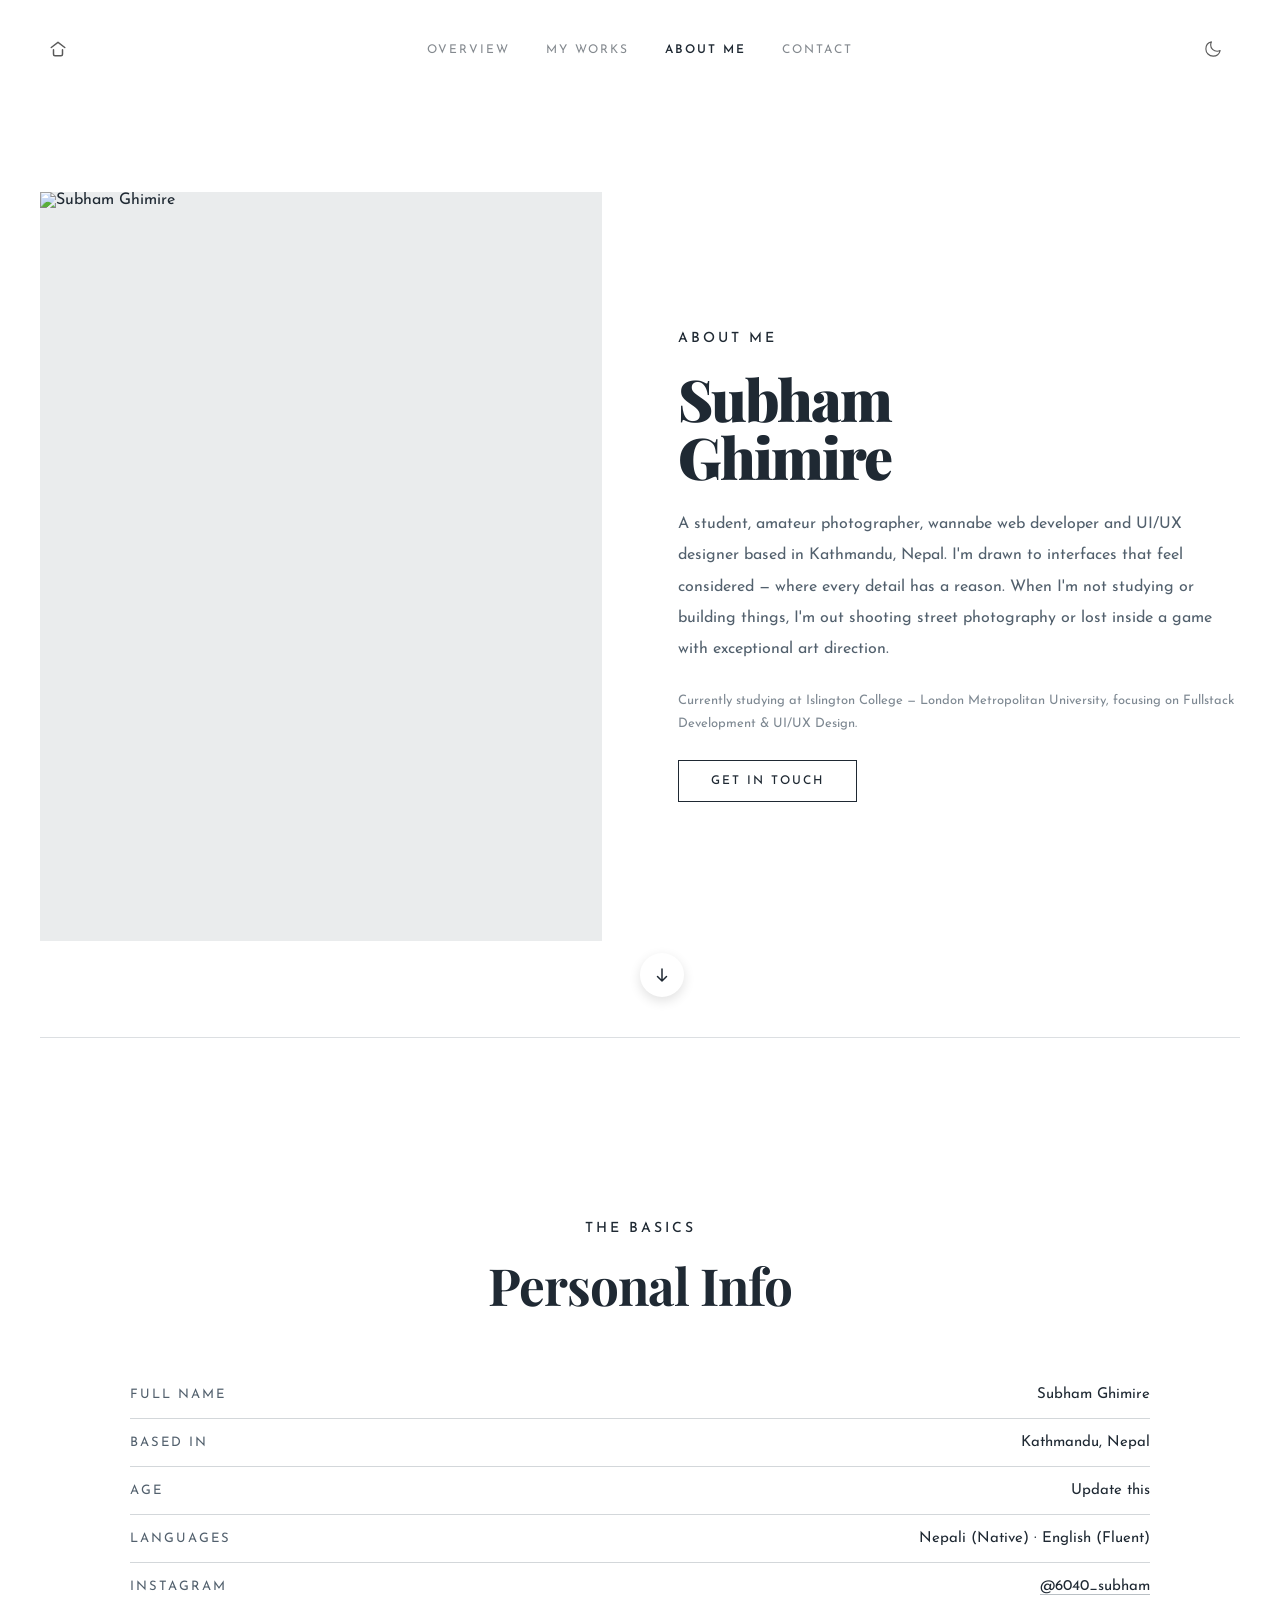
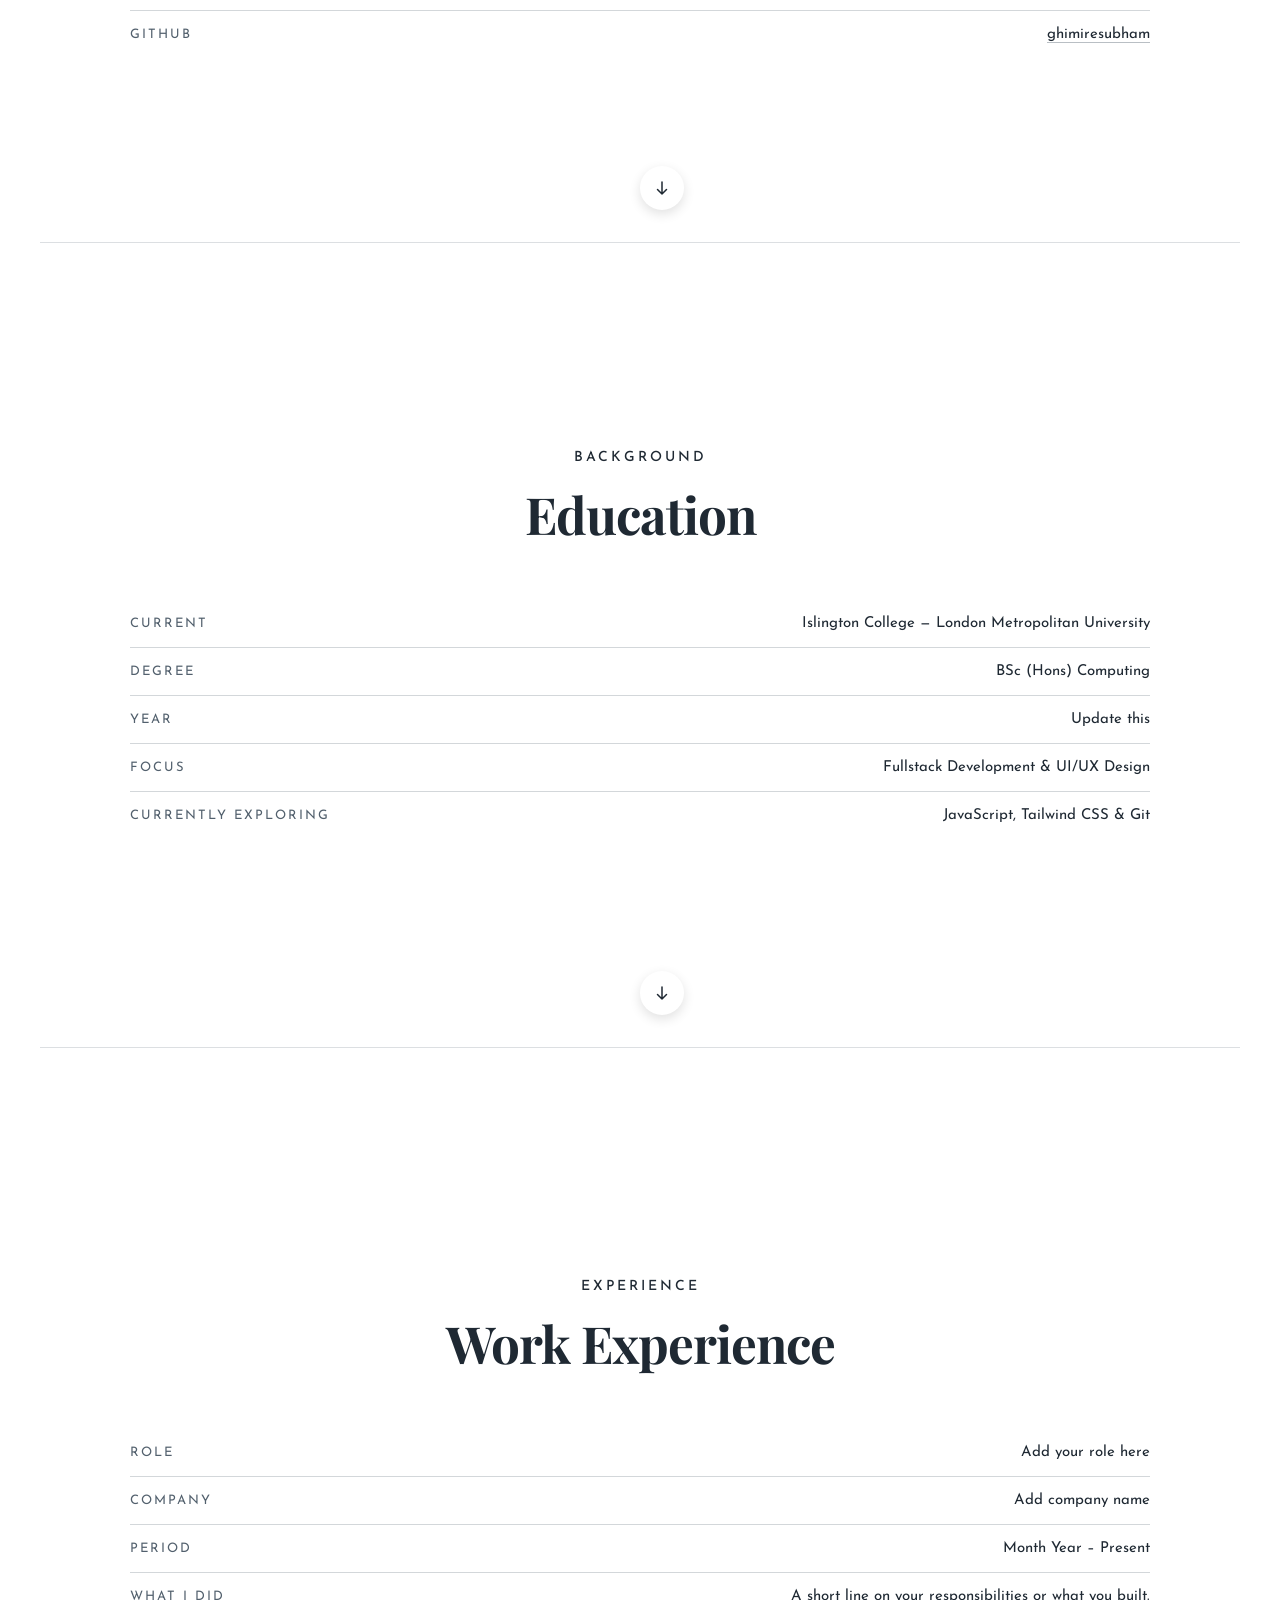
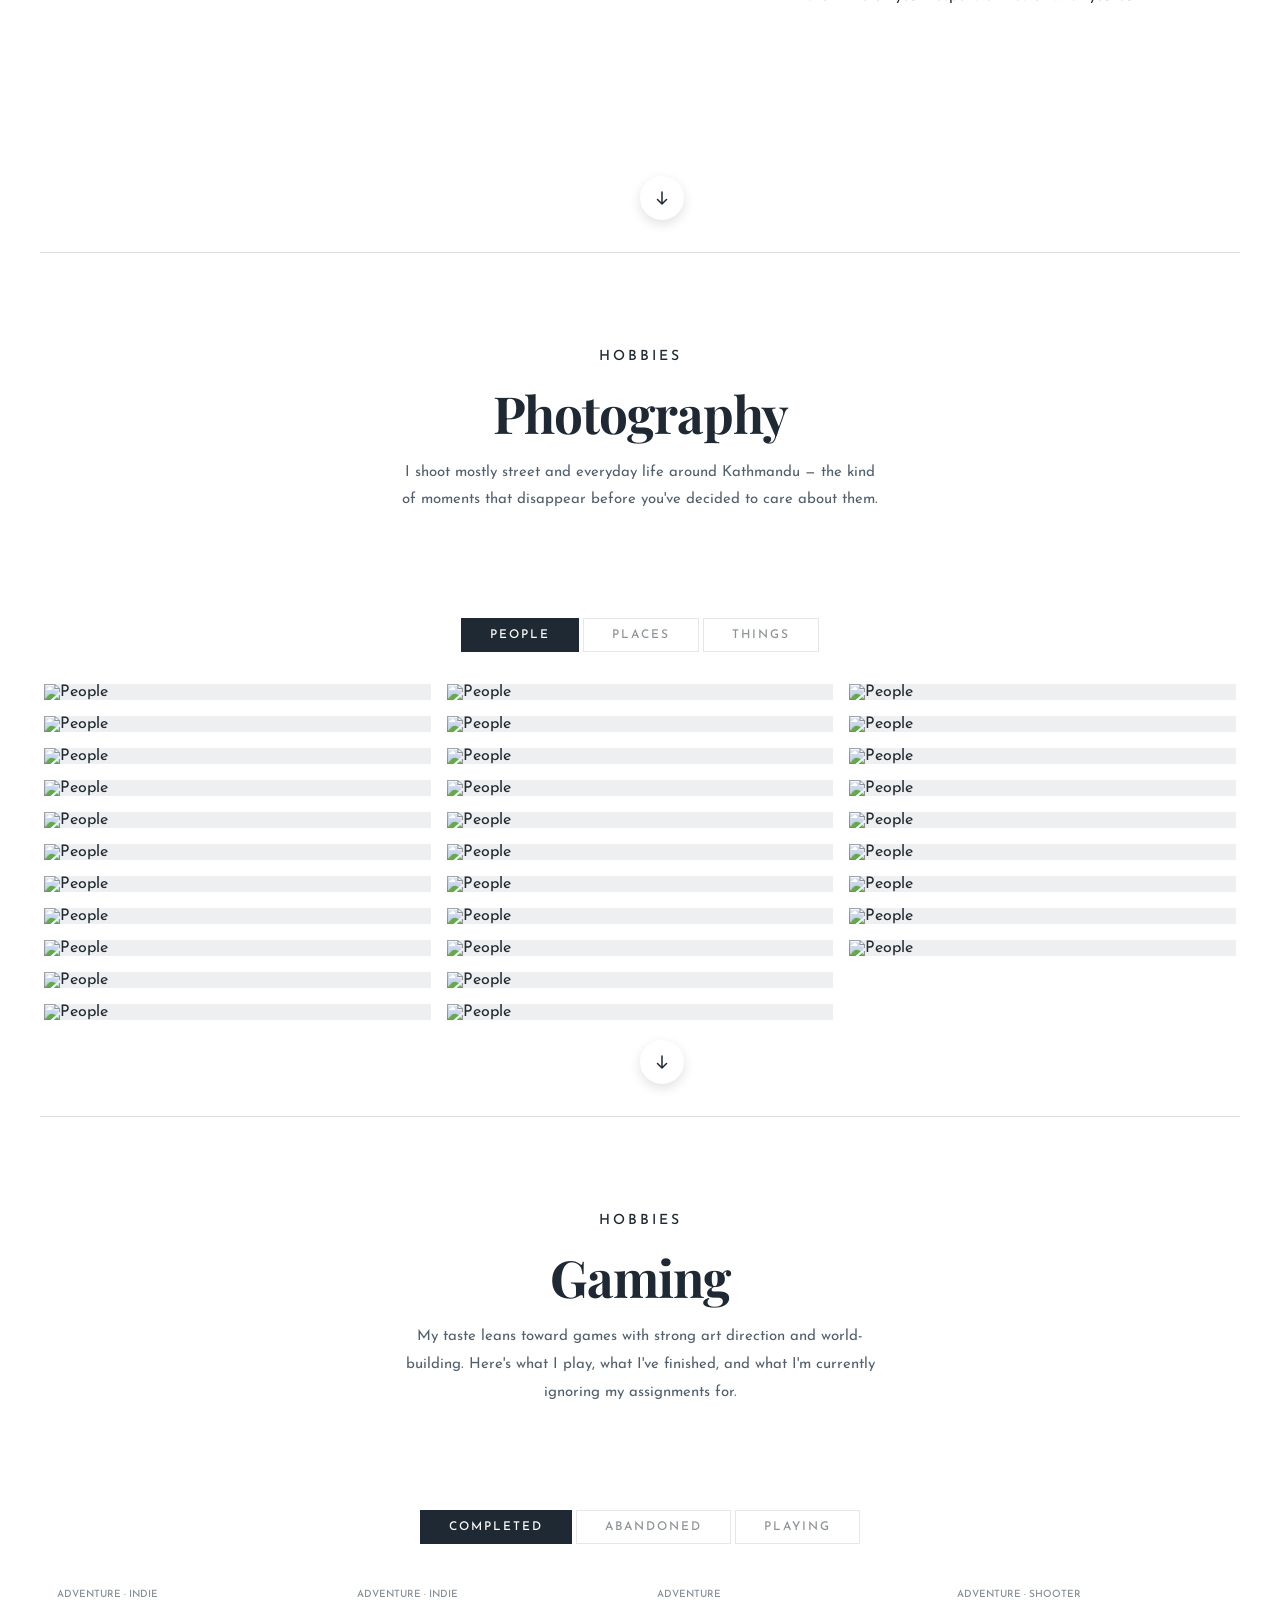
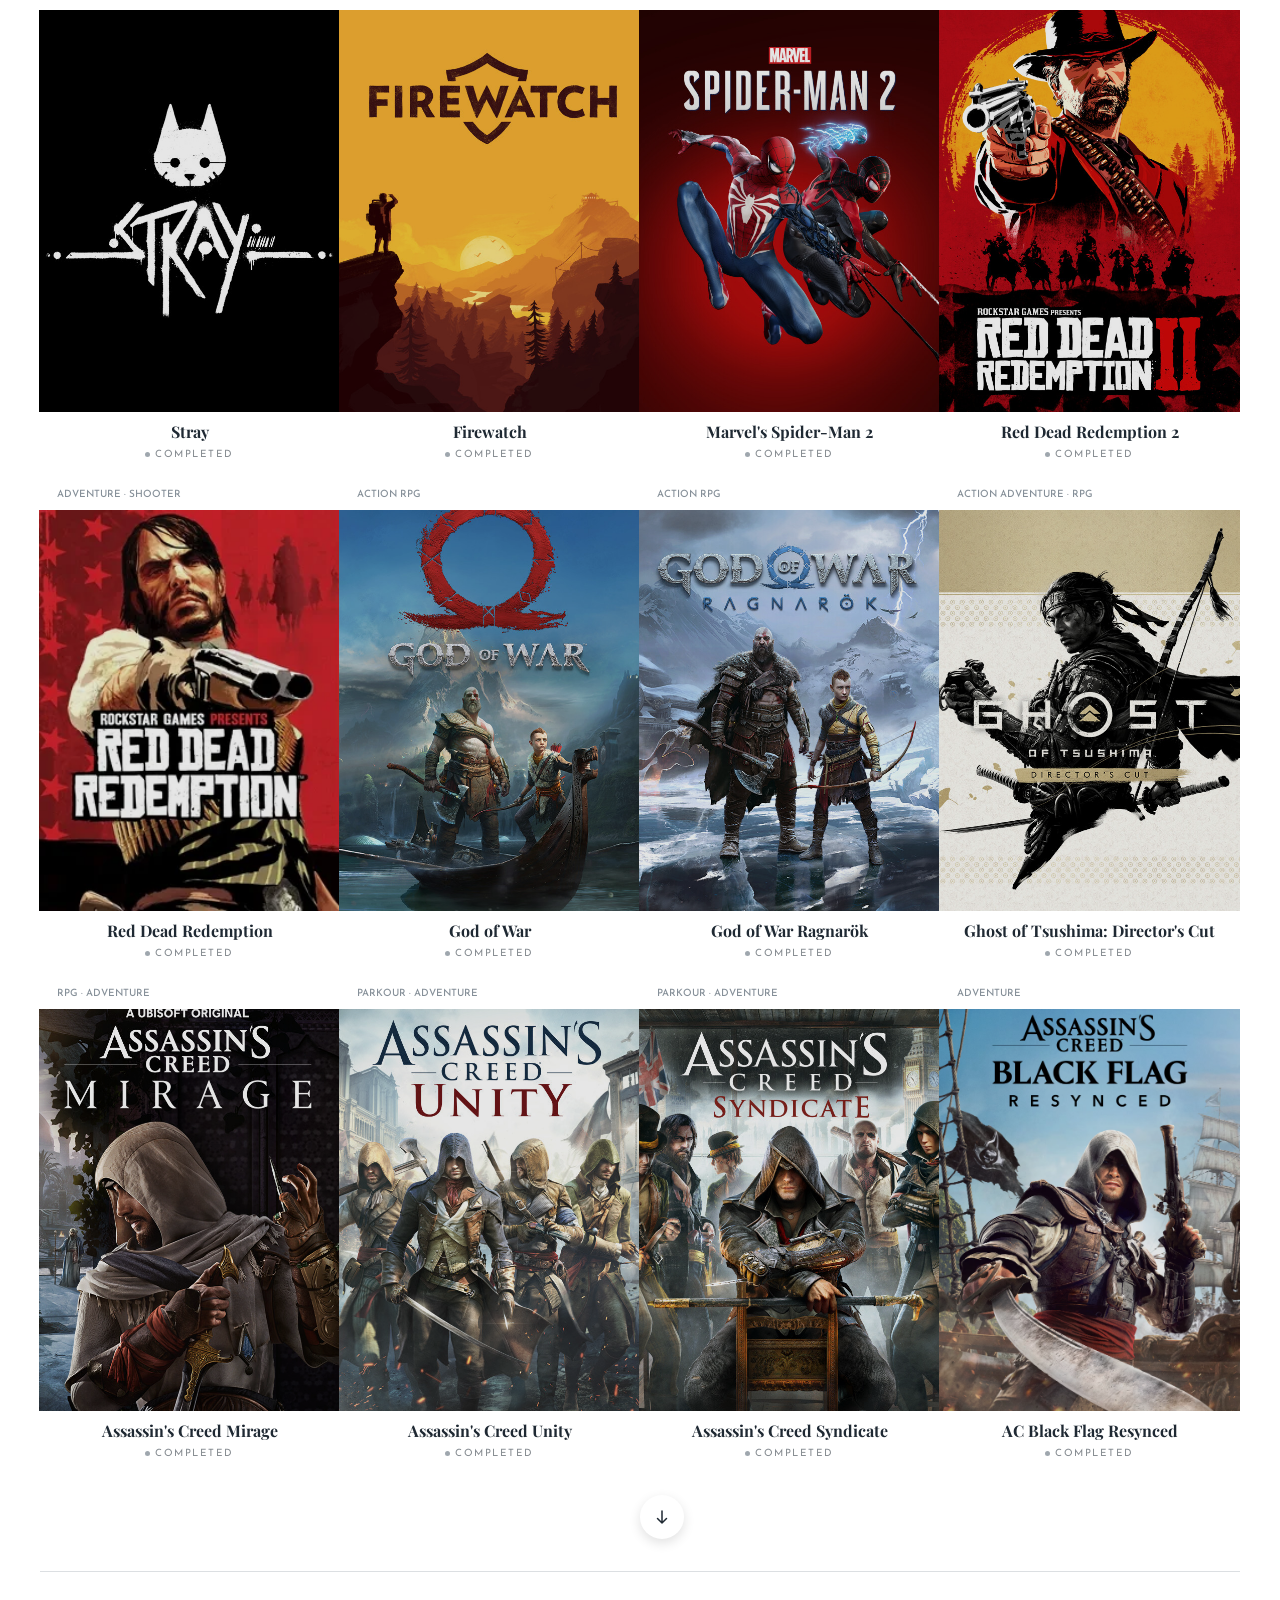
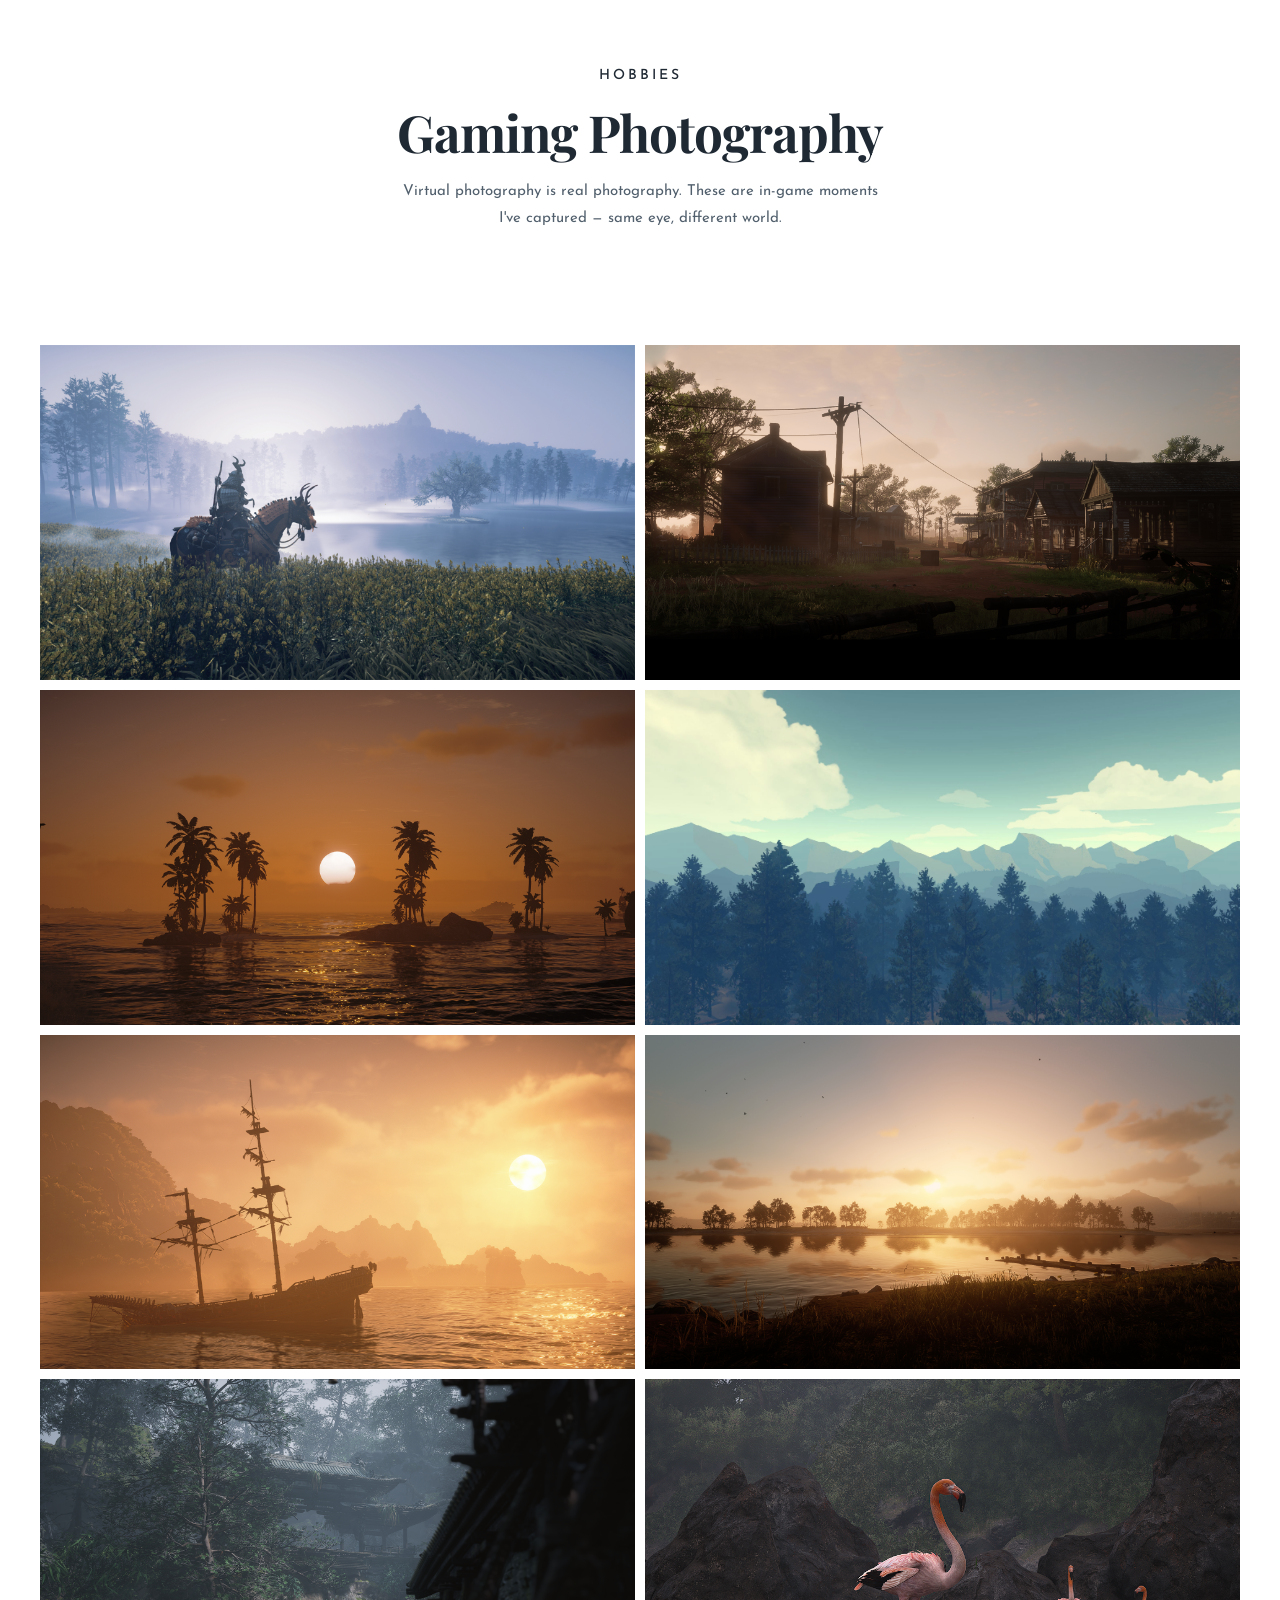
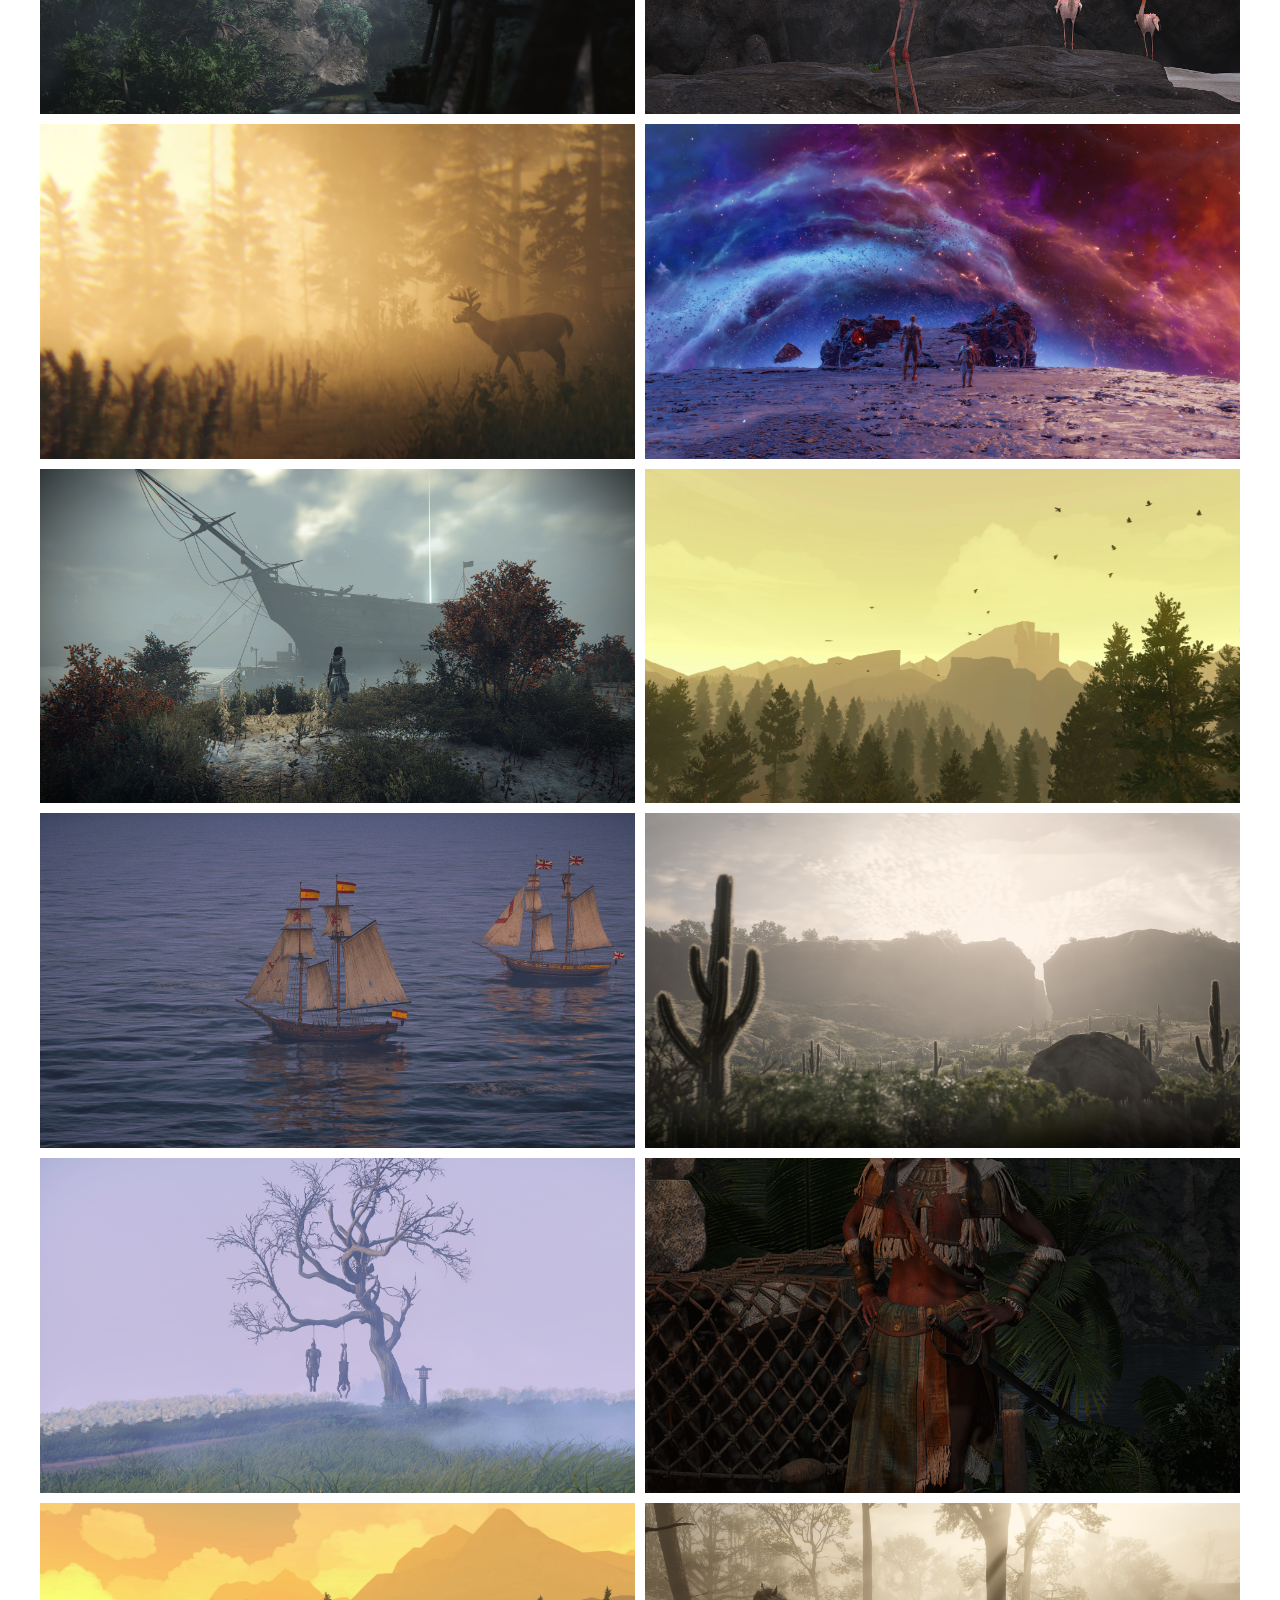
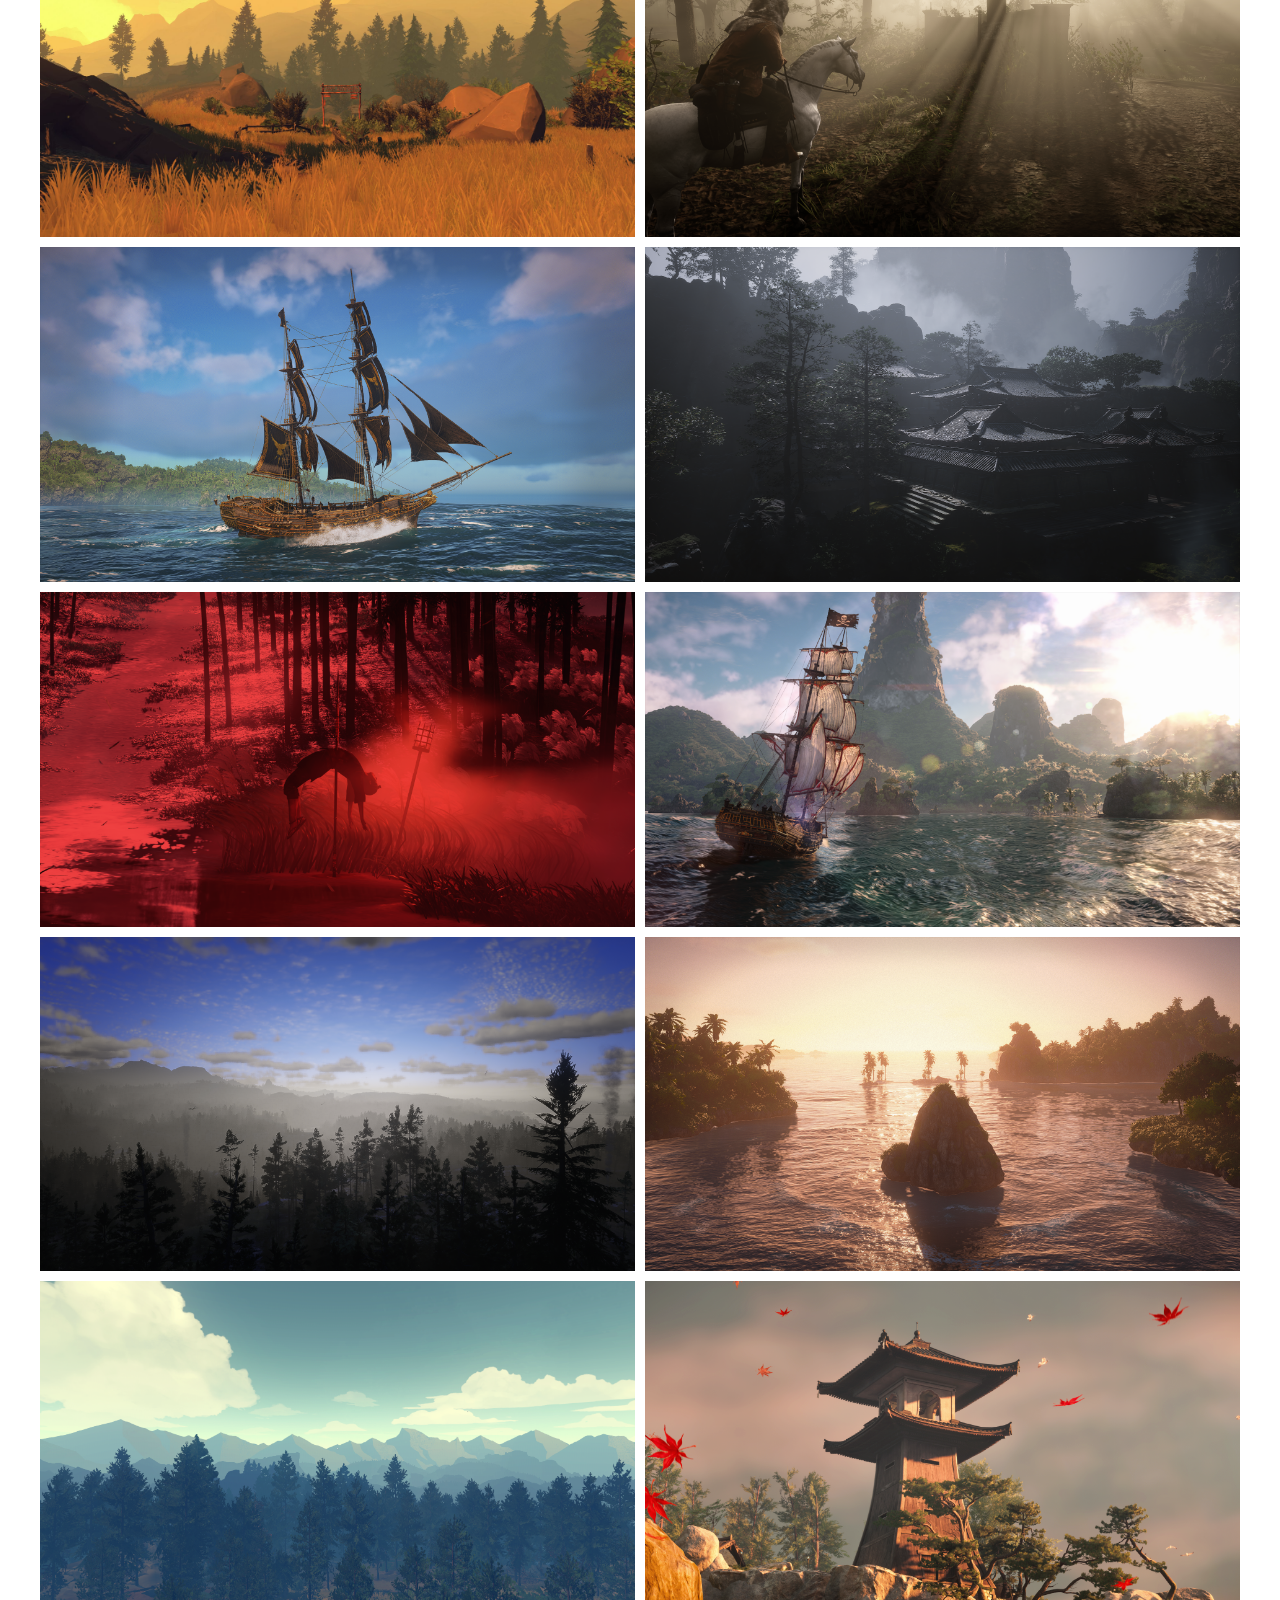
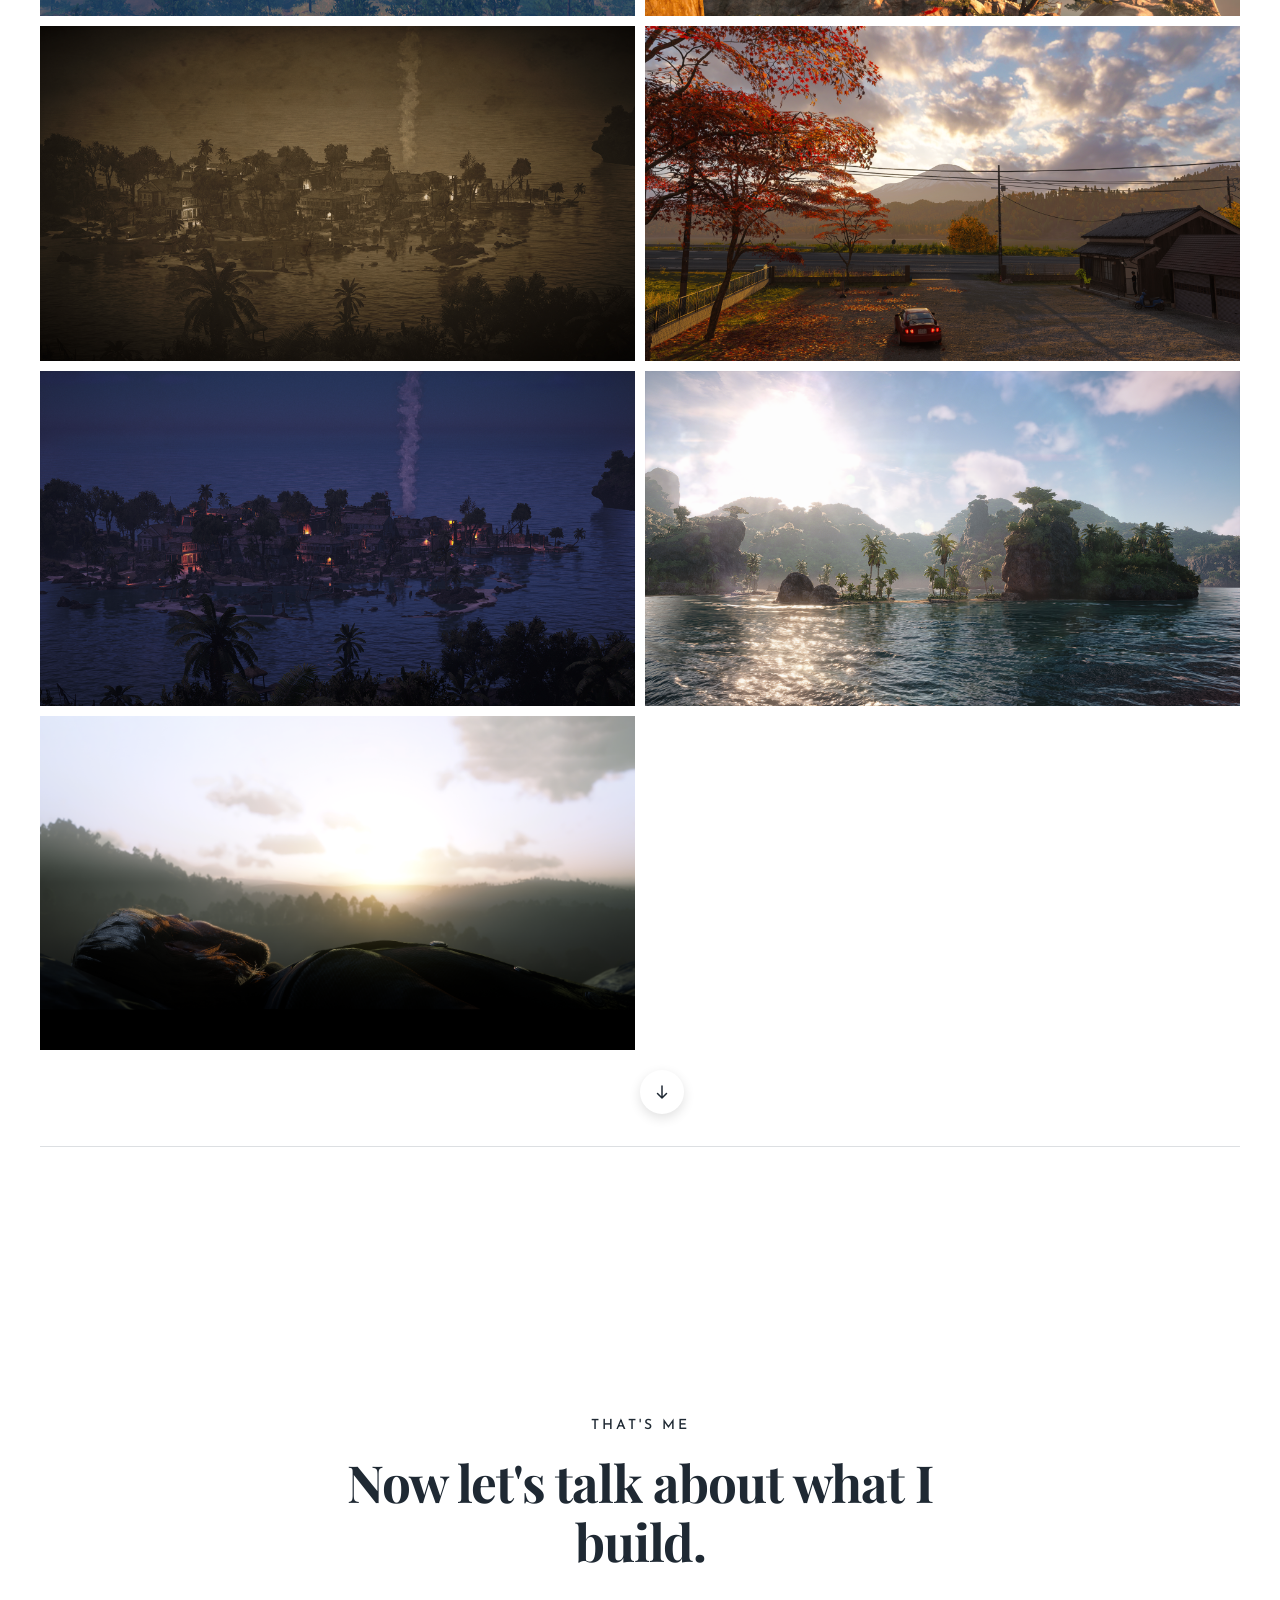
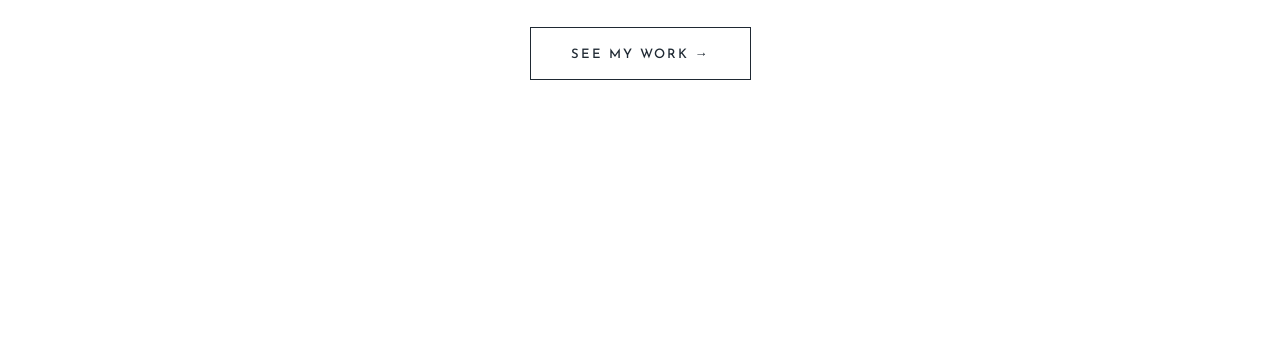
==== pages/about.html @ b3b01a06 "photography section updated" ====
<!DOCTYPE html>
<html lang="en">
<head>
    <meta charset="UTF-8">
    <meta name="viewport" content="width=device-width, initial-scale=1.0">
    <title>About Me | Subham Ghimire</title>

    <link rel="stylesheet" href="../css/style.css">
    <link rel="icon" type="image/png" href="../assets/icon.png" sizes="32x32">

    <style>
        .photoGrid {
            columns: 3;
            column-gap: 16px;
            width: 100%;
        }

        .photoGrid .photoItem {
            break-inside: avoid;
            margin-bottom: 16px;
            overflow: hidden;
            background: color-mix(in srgb, var(--color-muted) 10%, transparent);
        }

        .photoGrid .photoItem img {
            width: 100%;
            height: auto;
            display: block;
            transition: transform .5s ease, filter .5s ease;
            filter: grayscale(20%);
        }

        .photoGrid .photoItem:hover img {
            transform: scale(1.04);
            filter: grayscale(0%);
        }

        .photoPlaceholder {
            width: 100%;
            aspect-ratio: 4/3;
            background: color-mix(in srgb, var(--color-muted) 12%, transparent);
            display: flex;
            flex-direction: column;
            align-items: center;
            justify-content: center;
            gap: 10px;
            color: var(--color-muted);
            font-size: 11px;
            letter-spacing: 2px;
            text-transform: uppercase;
            transition: background .3s ease;
        }

        .photoPlaceholder:hover {
            background: color-mix(in srgb, var(--color-muted) 18%, transparent);
        }

        .photoPlaceholder svg { opacity: .35; }
        .photoPlaceholder span { opacity: .5; }

        .photoPlaceholder--tall { aspect-ratio: 3/4; }
        .photoPlaceholder--sq { aspect-ratio: 1/1; }

        @media (max-width: 768px) { .photoGrid { columns: 2; } }
        @media (max-width: 480px) { .photoGrid { columns: 1; } }

        .gameList {
            display: grid;
            grid-template-columns: repeat(auto-fill, minmax(min(300px, 100%), 1fr));
            gap: 0;
        }

        .gameItem {
            position: relative;
            overflow: hidden;
            display: flex;
            flex-direction: column;
            cursor: default;
            margin: -1px 0 0 -1px;
            transition: transform .3s ease, z-index 0s;
        }

        .gameItem:hover {
            transform: translateY(-3px) scale(1.01);
            z-index: 2;
            box-shadow: 0 12px 40px rgba(0,0,0,.18);
        }

        .gameItem__cover {
            width: 100%;
            aspect-ratio: 3/4;
            object-fit: cover;
            display: block;
            filter: saturate(85%) brightness(0.9);
            transition: filter .4s ease, transform .4s ease;
            -webkit-user-drag: none;
            -webkit-user-select: none;
            user-select: none;
            pointer-events: none;
        }

        .gameItem:hover .gameItem__cover {
            filter: saturate(105%) brightness(1);
            transform: scale(1.03);
        }

        .gameItem__meta {
            padding: 14px 18px 10px;
            background: var(--color-bg);
            display: flex;
            flex-direction: column;
            gap: 2px;
            order: -1;
        }

        .gameItem__foot {
            padding: 10px 18px 16px;
            background: var(--color-bg);
            display: flex;
            flex-direction: column;
            align-items: center;
            justify-content: space-between;
            gap: 8px;
        }

        .gameGenre {
            font-size: 10px;
            font-weight: 500;
            letter-spacing: 0px;
            text-transform: uppercase;
            color: var(--color-muted);
            opacity: .7;
        }

        .gameTitle {
            font-family: "Playfair Display", serif;
            font-size: 16px;
            font-weight: 700;
            line-height: 1.2;
            color: var(--color-text);
        }

        .gameStatus {
            display: inline-flex;
            align-items: center;
            gap: 5px;
            font-size: 10px;
            letter-spacing: 1.5px;
            text-transform: uppercase;
            color: var(--color-text);
            opacity: .55;
            white-space: nowrap;
        }

        .gameStatus::before {
            content: '';
            display: block;
            width: 5px;
            height: 5px;
            border-radius: 50%;
            background: currentColor;
            flex-shrink: 0;
        }

        .gameStatus--playing::before  { background: #4ade80; opacity: 1; }
        .gameStatus--played::before   { background: var(--color-muted); }
        .gameStatus--abandoned::before { background: #f87171; opacity: 1; }

        .gameShotGrid {
            display: grid;
            grid-template-columns: repeat(2, minmax(0, 1fr));
            gap: 10px;
            width: 100%;
        }

        .gameShotItem {
            position: relative;
            overflow: hidden;
            width: 100%;
            aspect-ratio: 16 / 9;
            cursor: zoom-in;
        }

        .gameShotItem img {
            width: 100%;
            height: 100%;
            object-fit: cover;
            display: block;
            transition: transform .6s ease, filter .6s ease;
            filter: saturate(90%);
            -webkit-user-drag: none;
            -webkit-user-select: none;
            user-select: none;
            pointer-events: none;
        }

        .gameShotItem:hover img {
            transform: scale(1.06);
            filter: saturate(110%);
        }

        .gameShotLabel {
            position: absolute;
            bottom: 0;
            left: 0;
            right: 0;
            padding: 32px 16px 12px;
            background: linear-gradient(to top, rgba(0,0,0,.65), transparent);
            color: #fff;
            font-size: 10px;
            letter-spacing: 2px;
            text-transform: uppercase;
            opacity: 0;
            transform: translateY(4px);
            transition: opacity .3s ease, transform .3s ease;
        }

        .gameShotItem:hover .gameShotLabel {
            opacity: 1;
            transform: translateY(0);
        }

        @media (max-width: 768px) {
            .gameShotGrid { grid-template-columns: 1fr; }
        }

        .hobbyDivider {
            height: 1px;
            background: color-mix(in srgb, var(--color-muted) 20%, transparent);
            margin: 0;
        }

        .addPhotoNote {
            margin-top: 24px;
            text-align: center;
            font-size: 12px;
            letter-spacing: 1.5px;
            text-transform: uppercase;
            color: var(--color-muted);
            opacity: .5;
        }

        .photoTabs {
            display: flex;
            justify-content: center;
            gap: 4px;
            margin: clamp(28px, 4vw, 48px) 0 32px;
        }

        .photoTab {
            padding: 10px 28px;
            border: 1px solid color-mix(in srgb, var(--color-muted) 30%, transparent);
            background: transparent;
            color: var(--color-text);
            font-family: inherit;
            font-size: 12px;
            font-weight: 500;
            letter-spacing: 2px;
            text-transform: uppercase;
            cursor: pointer;
            opacity: .5;
            transition: opacity .2s ease, background .2s ease, color .2s ease, border-color .2s ease;
        }

        .photoTab:hover { opacity: .85; }

        .photoTab.active {
            background: var(--color-text);
            color: var(--color-bg);
            border-color: var(--color-text);
            opacity: 1;
        }

        .lightbox {
            display: none;
            position: fixed;
            inset: 0;
            z-index: 9999;
            background: rgba(0, 0, 0, .92);
            align-items: center;
            justify-content: center;
            flex-direction: column;
            gap: 20px;
            padding: 24px;
            cursor: zoom-out;
        }

        .lightbox.open { display: flex; }

        .lightbox img {
            max-width: min(92vw, 1100px);
            max-height: 80vh;
            object-fit: contain;
            display: block;
            box-shadow: 0 32px 80px rgba(0,0,0,.6);
            -webkit-user-drag: none;
            -webkit-user-select: none;
            user-select: none;
            pointer-events: none;
        }

        .lightbox__placeholder {
            width: min(600px, 80vw);
            aspect-ratio: 4/3;
            background: rgba(255,255,255,.05);
            display: flex;
            flex-direction: column;
            align-items: center;
            justify-content: center;
            gap: 14px;
            color: rgba(255,255,255,.35);
        }

        .lightbox__placeholder svg { opacity: .4; }

        .lightbox__caption {
            font-size: 12px;
            letter-spacing: 2.5px;
            text-transform: uppercase;
            color: rgba(255, 255, 255, .55);
        }

        .lightbox__close {
            position: fixed;
            top: 24px;
            right: 28px;
            width: 40px;
            height: 40px;
            border: none;
            background: transparent;
            color: rgba(255,255,255,.6);
            cursor: pointer;
            display: flex;
            align-items: center;
            justify-content: center;
            transition: color .2s ease;
        }

        .lightbox__close:hover { color: #fff; }

        .photoItem { cursor: zoom-in; }

        @media (max-width: 768px) {
            #about-hero > div:first-of-type { grid-template-columns: 1fr; }
            #about-hero > div:first-of-type > div:first-child { aspect-ratio: 4/3; max-height: 340px; }
            #about-hero > div:first-of-type > div:last-child h1 { font-size: clamp(32px, 10vw, 48px) !important; }
        }

        body.dark-mode .gameStatus--playing::before { background: #4ade80; }

        .gameShotItem img,
        .photoItem img {
            -webkit-user-drag: none;
            -webkit-user-select: none;
            user-select: none;
            pointer-events: none;
        }

        .gameShotItem,
        .photoItem { pointer-events: auto; }

        .gameGroupHeader {
            grid-column: 1 / -1;
            padding: 20px 4px 12px;
            display: flex;
            align-items: center;
            gap: 16px;
            margin-top: 32px;
        }

        .gameGroupHeader__label {
            font-size: 11px;
            font-weight: 600;
            letter-spacing: 3px;
            text-transform: uppercase;
            color: var(--color-muted);
            white-space: nowrap;
        }

        .gameGroupHeader__line {
            flex: 1;
            height: 1px;
            background: color-mix(in srgb, var(--color-muted) 20%, transparent);
        }

        .gameGroupHeader__count {
            font-size: 11px;
            letter-spacing: 1px;
            color: var(--color-muted);
            opacity: .45;
            white-space: nowrap;
        }
    </style>
</head>

<body>

<script>if(sessionStorage.getItem('darkMode')==='on')document.body.classList.add('dark-mode');</script>

<header>
    <nav>
        <a href="../index.html" class="homeButton">
            <img src="../assets/home.svg" alt="Home" width="18" height="18">
        </a>
        <ul class="navLinks">
            <li><a href="../index.html#about">Overview</a></li>
            <li><a href="../index.html#work">My Works</a></li>
            <li><a href="about.html" class="active">About Me</a></li>
            <li><a href="contact.html">Contact</a></li>
        </ul>
        <button class="darkModeToggle" id="darkModeToggle" aria-label="Toggle dark mode">
            <img src="../assets/dark.svg" alt="Toggle dark mode" width="18" height="18" data-dark="../assets/dark.svg" data-light="../assets/light.svg">
        </button>
    </nav>
</header>

<main>

    <section id="about-hero" class="fullSection" style="padding:96px 0; justify-content:center;">
        <div style="display:grid; grid-template-columns:1fr 1fr; gap:clamp(40px, 6vw, 96px); align-items:center;">
            <div style="overflow:hidden; aspect-ratio:3/4; background:color-mix(in srgb, var(--color-muted) 12%, transparent);">
                <img src="../assets/People/LNS.webp" alt="Subham Ghimire" style="width:100%;height:100%;object-fit:cover;display:block;">
            </div>
            <div style="display:flex;flex-direction:column;gap:24px;">
                <p class="eyebrow" style="text-align:left;margin-bottom:0;">About Me</p>
                <h1 style="font-family:'Playfair Display', serif; font-size:clamp(36px, 4.5vw, 64px); font-weight:900; line-height:1.0; letter-spacing:-2px;">
                    Subham<br>Ghimire
                </h1>
                <p style="font-size:clamp(14px, 1.8vw, 16px); line-height:1.95; color:var(--color-muted);">
                    A student, amateur photographer, wannabe web developer and UI/UX designer based
                    in Kathmandu, Nepal. I'm drawn to interfaces that feel considered — where every
                    detail has a reason. When I'm not studying or building things, I'm out shooting
                    street photography or lost inside a game with exceptional art direction.
                </p>
                <p style="font-size:13px; line-height:1.8; color:var(--color-muted); opacity:.75;">
                    Currently studying at Islington College &mdash; London Metropolitan University,
                    focusing on Fullstack Development &amp; UI/UX Design.
                </p>
                <a href="contact.html" style="align-self:flex-start; padding:14px 32px; border:1px solid var(--color-accent); color:var(--color-text); text-decoration:none; font-size:12px; font-weight:500; letter-spacing:2px; text-transform:uppercase; transition:background .3s ease, color .3s ease;" class="ctaButton">
                    Get In Touch
                </a>
            </div>
        </div>
        <button class="scrollDown" data-target="#personal-info" aria-label="Scroll down" style="position:absolute; left:50%; bottom:40px;">
            <svg width="18" height="18" viewBox="0 0 24 24" fill="none" stroke="currentColor" stroke-width="2" stroke-linecap="round" stroke-linejoin="round"><path d="M12 4v16M6 14l6 6 6-6"/></svg>
        </button>
    </section>

    <div class="hobbyDivider"></div>

    <section id="personal-info" class="fullSection" style="padding:96px 0;">
        <div class="sectionIntro">
            <p class="eyebrow">The basics</p>
            <h2 class="serifHeading" style="font-size:clamp(30px, 4vw, 52px);">Personal Info</h2>
        </div>
        <div style="padding:0 90px;">
            <ul style="list-style:none;">
                <li class="factRow">
                    <span class="factLabel">Full name</span>
                    <span class="factValue">Subham Ghimire</span>
                </li>
                <li class="factRow">
                    <span class="factLabel">Based in</span>
                    <span class="factValue">Kathmandu, Nepal</span>
                </li>
                <li class="factRow">
                    <span class="factLabel">Age</span>
                    <span class="factValue">Update this</span>
                </li>
                <li class="factRow">
                    <span class="factLabel">Languages</span>
                    <span class="factValue">Nepali (Native) &middot; English (Fluent)</span>
                </li>
                <li class="factRow">
                    <span class="factLabel">Instagram</span>
                    <span class="factValue"><a href="https://instagram.com/6040_subham" target="_blank" rel="noopener" style="color:inherit; text-decoration:none; border-bottom:1px solid color-mix(in srgb, var(--color-muted) 40%, transparent); transition:border-color .2s ease;">@6040_subham</a></span>
                </li>
                <li class="factRow" style="border-bottom:none;">
                    <span class="factLabel">GitHub</span>
                    <span class="factValue"><a href="https://github.com/ghimiresubham" target="_blank" rel="noopener" style="color:inherit; text-decoration:none; border-bottom:1px solid color-mix(in srgb, var(--color-muted) 40%, transparent); transition:border-color .2s ease;">ghimiresubham</a></span>
                </li>
            </ul>
        </div>
        <button class="scrollDown" data-target="#education" aria-label="Scroll to Education" style="position:absolute; left:50%; bottom:32px;">
            <svg width="18" height="18" viewBox="0 0 24 24" fill="none" stroke="currentColor" stroke-width="2" stroke-linecap="round" stroke-linejoin="round"><path d="M12 4v16M6 14l6 6 6-6"/></svg>
        </button>
    </section>

    <div class="hobbyDivider"></div>

    <section id="education" class="fullSection" style="padding:96px 0;">
        <div class="sectionIntro">
            <p class="eyebrow">Background</p>
            <h2 class="serifHeading" style="font-size:clamp(30px, 4vw, 52px);">Education</h2>
        </div>
        <div style="padding:0 90px;">
            <ul style="list-style:none;">
                <li class="factRow">
                    <span class="factLabel">Current</span>
                    <span class="factValue">Islington College &mdash; London Metropolitan University</span>
                </li>
                <li class="factRow">
                    <span class="factLabel">Degree</span>
                    <span class="factValue">BSc (Hons) Computing</span>
                </li>
                <li class="factRow">
                    <span class="factLabel">Year</span>
                    <span class="factValue">Update this</span>
                </li>
                <li class="factRow">
                    <span class="factLabel">Focus</span>
                    <span class="factValue">Fullstack Development &amp; UI/UX Design</span>
                </li>
                <li class="factRow" style="border-bottom:none;">
                    <span class="factLabel">Currently exploring</span>
                    <span class="factValue">JavaScript, Tailwind CSS &amp; Git</span>
                </li>
            </ul>
        </div>
        <button class="scrollDown" data-target="#experience" aria-label="Scroll to Experience" style="position:absolute; left:50%; bottom:32px;">
            <svg width="18" height="18" viewBox="0 0 24 24" fill="none" stroke="currentColor" stroke-width="2" stroke-linecap="round" stroke-linejoin="round"><path d="M12 4v16M6 14l6 6 6-6"/></svg>
        </button>
    </section>

    <div class="hobbyDivider"></div>

    <section id="experience" class="fullSection" style="padding:96px 0;">
        <div class="sectionIntro">
            <p class="eyebrow">Experience</p>
            <h2 class="serifHeading" style="font-size:clamp(30px, 4vw, 52px);">Work Experience</h2>
        </div>
        <div style="padding:0 90px;">
            <ul style="list-style:none;">
                <li class="factRow">
                    <span class="factLabel">Role</span>
                    <span class="factValue">Add your role here</span>
                </li>
                <li class="factRow">
                    <span class="factLabel">Company</span>
                    <span class="factValue">Add company name</span>
                </li>
                <li class="factRow">
                    <span class="factLabel">Period</span>
                    <span class="factValue">Month Year &ndash; Present</span>
                </li>
                <li class="factRow" style="border-bottom:none;">
                    <span class="factLabel">What I did</span>
                    <span class="factValue">A short line on your responsibilities or what you built.</span>
                </li>
            </ul>
        </div>
        <button class="scrollDown" data-target="#photography" aria-label="Scroll to Photography" style="position:absolute; left:50%; bottom:32px;">
            <svg width="18" height="18" viewBox="0 0 24 24" fill="none" stroke="currentColor" stroke-width="2" stroke-linecap="round" stroke-linejoin="round"><path d="M12 4v16M6 14l6 6 6-6"/></svg>
        </button>
    </section>

    <div class="hobbyDivider"></div>

    <section id="photography" class="fullSection" style="padding:96px 0;">
        <div class="sectionIntro">
            <p class="eyebrow">Hobbies</p>
            <h2 class="serifHeading" style="font-size:clamp(30px, 4vw, 52px);">Photography</h2>
            <p style="max-width:480px; margin:16px auto 0; font-size:15px; line-height:1.85; color:var(--color-muted);">
                I shoot mostly street and everyday life around Kathmandu — the kind of
                moments that disappear before you've decided to care about them.
            </p>
        </div>

        <div class="photoTabs">
            <button class="photoTab active" data-tab="people">People</button>
            <button class="photoTab" data-tab="places">Places</button>
            <button class="photoTab" data-tab="things">Things</button>
        </div>

        <div class="photoGrid photoTabPanel active" data-panel="people" style="padding:0 4px;">
            <div class="photoItem" data-caption="People — 1"><img src="../assets/People/1777825318798__01.webp" alt="People"></div>
            <div class="photoItem" data-caption="People — 2"><img src="../assets/People/20230819_060509856_iOS.webp" alt="People"></div>
            <div class="photoItem" data-caption="People — 3"><img src="../assets/People/20250122_005640237_iOS.webp" alt="People"></div>
            <div class="photoItem" data-caption="People — 4"><img src="../assets/People/20250122_005652511_iOS.webp" alt="People"></div>
            <div class="photoItem" data-caption="People — 5"><img src="../assets/People/20250122_005711992_iOS.webp" alt="People"></div>
            <div class="photoItem" data-caption="People — 6"><img src="../assets/People/20250124_105547698_iOS.webp" alt="People"></div>
            <div class="photoItem" data-caption="People — 7"><img src="../assets/People/53cf246a-d26c-4853-a716-0e6cfd873a83.webp" alt="People"></div>
            <div class="photoItem" data-caption="People — 8"><img src="../assets/People/IMG_3458.webp" alt="People"></div>
            <div class="photoItem" data-caption="People — 9"><img src="../assets/People/IMG_4781.webp" alt="People"></div>
            <div class="photoItem" data-caption="People — 10"><img src="../assets/People/IMG_4892.webp" alt="People"></div>
            <div class="photoItem" data-caption="People — 11"><img src="../assets/People/IMG_4912.webp" alt="People"></div>
            <div class="photoItem" data-caption="People — 12"><img src="../assets/People/IMG_5022_2 copy.webp" alt="People"></div>
            <div class="photoItem" data-caption="People — 13"><img src="../assets/People/IMG_5022_2.webp" alt="People"></div>
            <div class="photoItem" data-caption="People — 14"><img src="../assets/People/IMG_5023.webp" alt="People"></div>
            <div class="photoItem" data-caption="People — 15"><img src="../assets/People/IMG_5039.webp" alt="People"></div>
            <div class="photoItem" data-caption="People — 16"><img src="../assets/People/IMG_5335.webp" alt="People"></div>
            <div class="photoItem" data-caption="People — 17"><img src="../assets/People/IMG_5347.webp" alt="People"></div>
            <div class="photoItem" data-caption="People — 18"><img src="../assets/People/IMG_5433.webp" alt="People"></div>
            <div class="photoItem" data-caption="People — 19"><img src="../assets/People/IMG_5448.webp" alt="People"></div>
            <div class="photoItem" data-caption="People — 20"><img src="../assets/People/IMG_5458.webp" alt="People"></div>
            <div class="photoItem" data-caption="People — 21"><img src="../assets/People/IMG_5503.webp" alt="People"></div>
            <div class="photoItem" data-caption="People — 22"><img src="../assets/People/IMG_5509.webp" alt="People"></div>
            <div class="photoItem" data-caption="People — 23"><img src="../assets/People/IMG_5524.webp" alt="People"></div>
            <div class="photoItem" data-caption="People — 24"><img src="../assets/People/IMG_5568.webp" alt="People"></div>
            <div class="photoItem" data-caption="People — 25"><img src="../assets/People/IMG_5581.webp" alt="People"></div>
            <div class="photoItem" data-caption="People — 26"><img src="../assets/People/IMG_5592.webp" alt="People"></div>
            <div class="photoItem" data-caption="People — 27"><img src="../assets/People/IMG_5612.webp" alt="People"></div>
            <div class="photoItem" data-caption="People — 28"><img src="../assets/People/IMG_5731.webp" alt="People"></div>
            <div class="photoItem" data-caption="People — 29"><img src="../assets/People/IMG_5754.webp" alt="People"></div>
            <div class="photoItem" data-caption="People — 30"><img src="../assets/People/IMG_5761.webp" alt="People"></div>
            <div class="photoItem" data-caption="People — 31"><img src="../assets/People/LNS.webp" alt="People"></div>
        </div>

        <div class="photoGrid photoTabPanel" data-panel="places" style="padding:0 4px; display:none;">
            <div class="photoItem" data-caption="Places — 1"><img src="../assets/Places/1748750886334__01-01.webp" alt="Places"></div>
            <div class="photoItem" data-caption="Places — 2"><img src="../assets/Places/20250121_043836187_iOS.webp" alt="Places"></div>
            <div class="photoItem" data-caption="Places — 3"><img src="../assets/Places/IMdG_4907.webp" alt="Places"></div>
            <div class="photoItem" data-caption="Places — 4"><img src="../assets/Places/IMG-20250125-WA0000.webp" alt="Places"></div>
            <div class="photoItem" data-caption="Places — 5"><img src="../assets/Places/IMG_20231117_171842.webp" alt="Places"></div>
            <div class="photoItem" data-caption="Places — 6"><img src="../assets/Places/IMG_20231119_171945.webp" alt="Places"></div>
            <div class="photoItem" data-caption="Places — 7"><img src="../assets/Places/IMG_20231120_084528.webp" alt="Places"></div>
            <div class="photoItem" data-caption="Places — 8"><img src="../assets/Places/IMG_20231120_144450__01.webp" alt="Places"></div>
            <div class="photoItem" data-caption="Places — 9"><img src="../assets/Places/IMG_20250517_063320.webp" alt="Places"></div>
            <div class="photoItem" data-caption="Places — 10"><img src="../assets/Places/IMG_20251024_103837-01.webp" alt="Places"></div>
            <div class="photoItem" data-caption="Places — 11"><img src="../assets/Places/IMG_4152__01__01.webp" alt="Places"></div>
            <div class="photoItem" data-caption="Places — 12"><img src="../assets/Places/IMG_4336.webp" alt="Places"></div>
            <div class="photoItem" data-caption="Places — 13"><img src="../assets/Places/IMG_4349.webp" alt="Places"></div>
            <div class="photoItem" data-caption="Places — 14"><img src="../assets/Places/IMG_4355.webp" alt="Places"></div>
            <div class="photoItem" data-caption="Places — 15"><img src="../assets/Places/IMG_4357.webp" alt="Places"></div>
            <div class="photoItem" data-caption="Places — 16"><img src="../assets/Places/IMG_4765-01.webp" alt="Places"></div>
            <div class="photoItem" data-caption="Places — 17"><img src="../assets/Places/IMG_4965.webp" alt="Places"></div>
            <div class="photoItem" data-caption="Places — 18"><img src="../assets/Places/IMG_5027.webp" alt="Places"></div>
            <div class="photoItem" data-caption="Places — 19"><img src="../assets/Places/IMG_5134.webp" alt="Places"></div>
        </div>

        <div class="photoGrid photoTabPanel" data-panel="things" style="padding:0 4px; display:none;">
            <div class="photoItem" data-caption="Things — 1"><img src="../assets/Things/IMG_3437.webp" alt="Things"></div>
            <div class="photoItem" data-caption="Things — 2"><img src="../assets/Things/20250121_154924446_iOS.webp" alt="Things"></div>
            <div class="photoItem" data-caption="Things — 3"><img src="../assets/Things/IMG_4193.webp" alt="Things"></div>
            <div class="photoItem" data-caption="Things — 4"><img src="../assets/Things/IMG_20260330_113328-01-01.webp" alt="Things"></div>
            <div class="photoItem" data-caption="Things — 5"><img src="../assets/Things/20230906_050337934_iOS.webp" alt="Things"></div>
            <div class="photoItem" data-caption="Things — 6"><img src="../assets/Things/IMG_4322.webp" alt="Things"></div>
            <div class="photoItem" data-caption="Things — 7"><img src="../assets/Things/IMG_3554.webp" alt="Things"></div>
            <div class="photoItem" data-caption="Things — 8"><img src="../assets/Things/20230907_125530091_iOS.webp" alt="Things"></div>
            <div class="photoItem" data-caption="Things — 9"><img src="../assets/Things/IMG_4208.webp" alt="Things"></div>
            <div class="photoItem" data-caption="Things — 10"><img src="../assets/Things/IMG_4315__01.webp" alt="Things"></div>
            <div class="photoItem" data-caption="Things — 11"><img src="../assets/Things/IMG_4274.webp" alt="Things"></div>
            <div class="photoItem" data-caption="Things — 12"><img src="../assets/Things/IMG_4332.webp" alt="Things"></div>
        </div>

        <button class="scrollDown" data-target="#gaming" aria-label="Scroll to Gaming" style="position:absolute; left:50%; bottom:32px;">
            <svg width="18" height="18" viewBox="0 0 24 24" fill="none" stroke="currentColor" stroke-width="2" stroke-linecap="round" stroke-linejoin="round"><path d="M12 4v16M6 14l6 6 6-6"/></svg>
        </button>
    </section>

    <div class="hobbyDivider"></div>

    <section id="gaming" class="fullSection" style="padding:96px 0;">
        <div class="sectionIntro">
            <p class="eyebrow">Hobbies</p>
            <h2 class="serifHeading" style="font-size:clamp(30px, 4vw, 52px);">Gaming</h2>
            <p style="max-width:480px; margin:16px auto 0; font-size:15px; line-height:1.85; color:var(--color-muted);">
                My taste leans toward games with strong art direction and world-building.
                Here's what I play, what I've finished, and what I'm currently ignoring my assignments for.
            </p>
        </div>

        <div class="photoTabs" id="gamingTabs">
            <button class="photoTab active" data-gametab="completed">Completed</button>
            <button class="photoTab" data-gametab="abandoned">Abandoned</button>
            <button class="photoTab" data-gametab="playing">Playing</button>
        </div>

        <div class="gameList gameTabPanel" data-gamepanel="completed">
            <div class="gameItem">
                <div class="gameItem__meta"><span class="gameGenre">Adventure · Indie</span></div>
                <img class="gameItem__cover" src="../assets/cover-images/stray.jpg" alt="Stray" draggable="false" oncontextmenu="return false;">
                <div class="gameItem__foot"><span class="gameTitle">Stray</span><span class="gameStatus gameStatus--played">Completed</span></div>
            </div>
            <div class="gameItem">
                <div class="gameItem__meta"><span class="gameGenre">Adventure · Indie</span></div>
                <img class="gameItem__cover" src="../assets/cover-images/firewatch.jpg" alt="Firewatch" draggable="false" oncontextmenu="return false;">
                <div class="gameItem__foot"><span class="gameTitle">Firewatch</span><span class="gameStatus gameStatus--played">Completed</span></div>
            </div>
            <div class="gameItem">
                <div class="gameItem__meta"><span class="gameGenre">Adventure</span></div>
                <img class="gameItem__cover" src="../assets/cover-images/spider-man-2.jpg" alt="Marvel's Spider-Man 2" draggable="false" oncontextmenu="return false;">
                <div class="gameItem__foot"><span class="gameTitle">Marvel's Spider-Man 2</span><span class="gameStatus gameStatus--played">Completed</span></div>
            </div>
            <div class="gameItem">
                <div class="gameItem__meta"><span class="gameGenre">Adventure · Shooter</span></div>
                <img class="gameItem__cover" src="../assets/cover-images/red-dead-redemption-2.jpg" alt="Red Dead Redemption 2" draggable="false" oncontextmenu="return false;">
                <div class="gameItem__foot"><span class="gameTitle">Red Dead Redemption 2</span><span class="gameStatus gameStatus--played">Completed</span></div>
            </div>
            <div class="gameItem">
                <div class="gameItem__meta"><span class="gameGenre">Adventure · Shooter</span></div>
                <img class="gameItem__cover" src="../assets/cover-images/red-dead-redemption.jpg" alt="Red Dead Redemption" draggable="false" oncontextmenu="return false;">
                <div class="gameItem__foot"><span class="gameTitle">Red Dead Redemption</span><span class="gameStatus gameStatus--played">Completed</span></div>
            </div>
            <div class="gameItem">
                <div class="gameItem__meta"><span class="gameGenre">Action RPG</span></div>
                <img class="gameItem__cover" src="../assets/cover-images/god-of-war.jpg" alt="God of War" draggable="false" oncontextmenu="return false;">
                <div class="gameItem__foot"><span class="gameTitle">God of War</span><span class="gameStatus gameStatus--played">Completed</span></div>
            </div>
            <div class="gameItem">
                <div class="gameItem__meta"><span class="gameGenre">Action RPG</span></div>
                <img class="gameItem__cover" src="../assets/cover-images/god-of-war-ragnarok.jpg" alt="God of War Ragnarök" draggable="false" oncontextmenu="return false;">
                <div class="gameItem__foot"><span class="gameTitle">God of War Ragnarök</span><span class="gameStatus gameStatus--played">Completed</span></div>
            </div>
            <div class="gameItem">
                <div class="gameItem__meta"><span class="gameGenre">Action Adventure · RPG</span></div>
                <img class="gameItem__cover" src="../assets/cover-images/ghost-of-tsushima.jpg" alt="Ghost of Tsushima: Director's Cut" draggable="false" oncontextmenu="return false;">
                <div class="gameItem__foot"><span class="gameTitle">Ghost of Tsushima: Director's Cut</span><span class="gameStatus gameStatus--played">Completed</span></div>
            </div>
            <div class="gameItem">
                <div class="gameItem__meta"><span class="gameGenre">RPG · Adventure</span></div>
                <img class="gameItem__cover" src="../assets/cover-images/assassins-creed-mirage.jpg" alt="Assassin's Creed Mirage" draggable="false" oncontextmenu="return false;">
                <div class="gameItem__foot"><span class="gameTitle">Assassin's Creed Mirage</span><span class="gameStatus gameStatus--played">Completed</span></div>
            </div>
            <div class="gameItem">
                <div class="gameItem__meta"><span class="gameGenre">Parkour · Adventure</span></div>
                <img class="gameItem__cover" src="../assets/cover-images/assassins-creed-unity.jpg" alt="Assassin's Creed Unity" draggable="false" oncontextmenu="return false;">
                <div class="gameItem__foot"><span class="gameTitle">Assassin's Creed Unity</span><span class="gameStatus gameStatus--played">Completed</span></div>
            </div>
            <div class="gameItem">
                <div class="gameItem__meta"><span class="gameGenre">Parkour · Adventure</span></div>
                <img class="gameItem__cover" src="../assets/cover-images/assassins-creed-syndicate.jpg" alt="Assassin's Creed Syndicate" draggable="false" oncontextmenu="return false;">
                <div class="gameItem__foot"><span class="gameTitle">Assassin's Creed Syndicate</span><span class="gameStatus gameStatus--played">Completed</span></div>
            </div>
            <div class="gameItem">
                <div class="gameItem__meta"><span class="gameGenre">Adventure</span></div>
                <img class="gameItem__cover" src="../assets/cover-images/assassins-creed-black-flag.jpg" alt="AC Black Flag Resynced" draggable="false" oncontextmenu="return false;">
                <div class="gameItem__foot"><span class="gameTitle">AC Black Flag Resynced</span><span class="gameStatus gameStatus--played">Completed</span></div>
            </div>
        </div>

        <div class="gameList gameTabPanel" data-gamepanel="abandoned" style="display:none;">
            <div class="gameItem">
                <div class="gameItem__meta"><span class="gameGenre">Action RPG</span></div>
                <img class="gameItem__cover" src="../assets/cover-images/elden-ring.jpg" alt="Elden Ring" draggable="false" oncontextmenu="return false;">
                <div class="gameItem__foot"><span class="gameTitle">Elden Ring</span><span class="gameStatus gameStatus--abandoned">Abandoned</span></div>
            </div>
            <div class="gameItem">
                <div class="gameItem__meta"><span class="gameGenre">Adventure · Hack and Slash · RPG</span></div>
                <img class="gameItem__cover" src="../assets/cover-images/black-myth-wukong.jpg" alt="Black Myth: Wukong" draggable="false" oncontextmenu="return false;">
                <div class="gameItem__foot"><span class="gameTitle">Black Myth: Wukong</span><span class="gameStatus gameStatus--abandoned">Abandoned</span></div>
            </div>
            <div class="gameItem">
                <div class="gameItem__meta"><span class="gameGenre">Adventure · Shooter</span></div>
                <img class="gameItem__cover" src="../assets/cover-images/the-last-of-us-part-1.jpg" alt="The Last of Us Part I" draggable="false" oncontextmenu="return false;">
                <div class="gameItem__foot"><span class="gameTitle">The Last of Us Part I</span><span class="gameStatus gameStatus--abandoned">Abandoned</span></div>
            </div>
            <div class="gameItem">
                <div class="gameItem__meta"><span class="gameGenre">Arcade · Racing · Simulator</span></div>
                <img class="gameItem__cover" src="../assets/cover-images/forza-horizon-6.jpg" alt="Forza Horizon 6" draggable="false" oncontextmenu="return false;">
                <div class="gameItem__foot"><span class="gameTitle">Forza Horizon 6</span><span class="gameStatus gameStatus--abandoned">Abandoned</span></div>
            </div>
            <div class="gameItem">
                <div class="gameItem__meta"><span class="gameGenre">Adventure · Racing · Shooter</span></div>
                <img class="gameItem__cover" src="../assets/cover-images/grand-theft-auto-v.jpg" alt="Grand Theft Auto V" draggable="false" oncontextmenu="return false;">
                <div class="gameItem__foot"><span class="gameTitle">Grand Theft Auto V</span><span class="gameStatus gameStatus--abandoned">Abandoned</span></div>
            </div>
            <div class="gameItem">
                <div class="gameItem__meta"><span class="gameGenre">Adventure · Hack and Slash</span></div>
                <img class="gameItem__cover" src="../assets/cover-images/batman-arkham-knight.jpg" alt="Batman: Arkham Knight" draggable="false" oncontextmenu="return false;">
                <div class="gameItem__foot"><span class="gameTitle">Batman: Arkham Knight</span><span class="gameStatus gameStatus--abandoned">Abandoned</span></div>
            </div>
            <div class="gameItem">
                <div class="gameItem__meta"><span class="gameGenre">Adventure · RPG</span></div>
                <img class="gameItem__cover" src="../assets/cover-images/assassins-creed-origins.jpg" alt="Assassin's Creed Origins" draggable="false" oncontextmenu="return false;">
                <div class="gameItem__foot"><span class="gameTitle">Assassin's Creed Origins</span><span class="gameStatus gameStatus--abandoned">Abandoned</span></div>
            </div>
            <div class="gameItem">
                <div class="gameItem__meta"><span class="gameGenre">Adventure · RPG</span></div>
                <img class="gameItem__cover" src="../assets/cover-images/assassins-creed-shadows.jpg" alt="Assassin's Creed Shadows" draggable="false" oncontextmenu="return false;">
                <div class="gameItem__foot"><span class="gameTitle">Assassin's Creed Shadows</span><span class="gameStatus gameStatus--abandoned">Abandoned</span></div>
            </div>
        </div>

        <div class="gameList gameTabPanel" data-gamepanel="playing" style="display:none;">
            <div class="gameItem">
                <div class="gameItem__meta"><span class="gameGenre">Adventure</span></div>
                <img class="gameItem__cover" src="../assets/cover-images/resonance-a-plague-tale-legacy.jpg" alt="Resonance: A Plague Tale Legacy" draggable="false" oncontextmenu="return false;">
                <div class="gameItem__foot"><span class="gameTitle">Resonance: A Plague Tale Legacy</span><span class="gameStatus gameStatus--playing">Currently playing</span></div>
            </div>
            <div class="gameItem">
                <div class="gameItem__meta"><span class="gameGenre">Adventure · Indie · Platform · Puzzle</span></div>
                <img class="gameItem__cover" src="../assets/cover-images/schim.jpg" alt="SCHiM" draggable="false" oncontextmenu="return false;">
                <div class="gameItem__foot"><span class="gameTitle">SCHiM</span><span class="gameStatus gameStatus--playing">Currently playing</span></div>
            </div>
            <div class="gameItem">
                <div class="gameItem__meta"><span class="gameGenre">Adventure · Hack and Slash</span></div>
                <img class="gameItem__cover" src="../assets/cover-images/spider-man-2.jpg" alt="Marvel's Spider-Man 2" draggable="false" oncontextmenu="return false;">
                <div class="gameItem__foot"><span class="gameTitle">Marvel's Spider-Man 2</span><span class="gameStatus gameStatus--playing">Playing</span></div>
            </div>
            <div class="gameItem">
                <div class="gameItem__meta"><span class="gameGenre">Adventure · Simulator</span></div>
                <img class="gameItem__cover" src="../assets/cover-images/minecraft-java-edition.jpg" alt="Minecraft: Java Edition" draggable="false" oncontextmenu="return false;">
                <div class="gameItem__foot"><span class="gameTitle">Minecraft: Java Edition</span><span class="gameStatus gameStatus--playing">Ongoing</span></div>
            </div>
            <div class="gameItem">
                <div class="gameItem__meta"><span class="gameGenre">Open World · Adventure</span></div>
                <img class="gameItem__cover" src="../assets/cover-images/crimson-desert.jpg" alt="Crimson Desert" draggable="false" oncontextmenu="return false;">
                <div class="gameItem__foot"><span class="gameTitle">Crimson Desert</span><span class="gameStatus gameStatus--playing">Currently playing</span></div>
            </div>
            <div class="gameItem">
                <div class="gameItem__meta"><span class="gameGenre">Shooter · Tactical</span></div>
                <img class="gameItem__cover" src="../assets/cover-images/valorant.jpg" alt="Valorant" draggable="false" oncontextmenu="return false;">
                <div class="gameItem__foot"><span class="gameTitle">Valorant</span><span class="gameStatus gameStatus--playing">Ongoing</span></div>
            </div>
            <div class="gameItem">
                <div class="gameItem__meta"><span class="gameGenre">Adventure · Shooter · Tactical</span></div>
                <img class="gameItem__cover" src="../assets/cover-images/far-cry-4.jpg" alt="Far Cry 4" draggable="false" oncontextmenu="return false;">
                <div class="gameItem__foot"><span class="gameTitle">Far Cry 4</span><span class="gameStatus gameStatus--playing">Currently playing</span></div>
            </div>
        </div>

        <button class="scrollDown" data-target="#gaming-photography" aria-label="Scroll to Gaming Photography" style="position:absolute; left:50%; bottom:32px;">
            <svg width="18" height="18" viewBox="0 0 24 24" fill="none" stroke="currentColor" stroke-width="2" stroke-linecap="round" stroke-linejoin="round"><path d="M12 4v16M6 14l6 6 6-6"/></svg>
        </button>
    </section>

    <div class="hobbyDivider"></div>

    <section id="gaming-photography" class="fullSection" style="padding:96px 0;">
        <div class="sectionIntro">
            <p class="eyebrow">Hobbies</p>
            <h2 class="serifHeading" style="font-size:clamp(30px, 4vw, 52px);">Gaming Photography</h2>
            <p style="max-width:480px; margin:16px auto 0; font-size:15px; line-height:1.85; color:var(--color-muted);">
                Virtual photography is real photography. These are in-game moments I've captured — same eye, different world.
            </p>
        </div>

        <div class="gameShotGrid" style="margin-top:clamp(32px, 5vw, 56px);">
            <div class="gameShotItem" data-caption="Ghost of Tsushima — 1"><img src="../assets/Images/Ghost of Tsushima (1).png" alt="Ghost of Tsushima — 1" draggable="false" oncontextmenu="return false;"><div class="gameShotLabel">Ghost of Tsushima</div></div>
            <div class="gameShotItem" data-caption="RDR2 — Rhodes"><img src="../assets/Images/RDR2 - Rhodes.png" alt="RDR2 — Rhodes" draggable="false" oncontextmenu="return false;"><div class="gameShotLabel">Red Dead Redemption 2</div></div>
            <div class="gameShotItem" data-caption="AC: Black Flag — 3"><img src="../assets/Images/Ac black flag-3.png" alt="AC: Black Flag — 3" draggable="false" oncontextmenu="return false;"><div class="gameShotLabel">AC: Black Flag</div></div>
            <div class="gameShotItem" data-caption="Firewatch — 2"><img src="../assets/Images/Firewatch (2).jpg" alt="Firewatch — 2" draggable="false" oncontextmenu="return false;"><div class="gameShotLabel">Firewatch</div></div>
            <div class="gameShotItem" data-caption="AC: Black Flag — 7"><img src="../assets/Images/Ac black flag-7.png" alt="AC: Black Flag — 7" draggable="false" oncontextmenu="return false;"><div class="gameShotLabel">AC: Black Flag</div></div>
            <div class="gameShotItem" data-caption="RDR2 — Clemens Point"><img src="../assets/Images/RDR2 - Clemens Point.png" alt="RDR2 — Clemens Point" draggable="false" oncontextmenu="return false;"><div class="gameShotLabel">Red Dead Redemption 2</div></div>
            <div class="gameShotItem" data-caption="Black Myth: Wukong — 1"><img src="../assets/Images/Black Myth Wukong Cutscene1.png" alt="Black Myth: Wukong — 1" draggable="false" oncontextmenu="return false;"><div class="gameShotLabel">Black Myth: Wukong</div></div>
            <div class="gameShotItem" data-caption="AC: Black Flag — 10"><img src="../assets/Images/Ac black flag-10.png" alt="AC: Black Flag — 10" draggable="false" oncontextmenu="return false;"><div class="gameShotLabel">AC: Black Flag</div></div>
            <div class="gameShotItem" data-caption="RDR2 — Deer"><img src="../assets/Images/RDR2 - Deer.png" alt="RDR2 — Deer" draggable="false" oncontextmenu="return false;"><div class="gameShotLabel">Red Dead Redemption 2</div></div>
            <div class="gameShotItem" data-caption="God of War: Ragnarök"><img src="../assets/Images/God Of War - Ragnarok.png" alt="God of War: Ragnarök" draggable="false" oncontextmenu="return false;"><div class="gameShotLabel">God of War: Ragnarök</div></div>
            <div class="gameShotItem" data-caption="AC: Syndicate"><img src="../assets/Images/Ac syndicate.png" alt="AC: Syndicate" draggable="false" oncontextmenu="return false;"><div class="gameShotLabel">AC: Syndicate</div></div>
            <div class="gameShotItem" data-caption="Firewatch — 3"><img src="../assets/Images/Firewatch (3).jpg" alt="Firewatch — 3" draggable="false" oncontextmenu="return false;"><div class="gameShotLabel">Firewatch</div></div>
            <div class="gameShotItem" data-caption="AC: Black Flag — 1"><img src="../assets/Images/Ac black flag-1.png" alt="AC: Black Flag — 1" draggable="false" oncontextmenu="return false;"><div class="gameShotLabel">AC: Black Flag</div></div>
            <div class="gameShotItem" data-caption="RDR2 — New Austin"><img src="../assets/Images/RDR2 - New Austin.png" alt="RDR2 — New Austin" draggable="false" oncontextmenu="return false;"><div class="gameShotLabel">Red Dead Redemption 2</div></div>
            <div class="gameShotItem" data-caption="Ghost of Tsushima — 3"><img src="../assets/Images/Ghost of Tsushima (3).png" alt="Ghost of Tsushima — 3" draggable="false" oncontextmenu="return false;"><div class="gameShotLabel">Ghost of Tsushima</div></div>
            <div class="gameShotItem" data-caption="AC: Black Flag — 11"><img src="../assets/Images/Ac black flag-11.png" alt="AC: Black Flag — 11" draggable="false" oncontextmenu="return false;"><div class="gameShotLabel">AC: Black Flag</div></div>
            <div class="gameShotItem" data-caption="Firewatch — 1"><img src="../assets/Images/Firewatch (1).jpg" alt="Firewatch — 1" draggable="false" oncontextmenu="return false;"><div class="gameShotLabel">Firewatch</div></div>
            <div class="gameShotItem" data-caption="RDR2 — Shady Belle"><img src="../assets/Images/RDR2 - Shady Belle.png" alt="RDR2 — Shady Belle" draggable="false" oncontextmenu="return false;"><div class="gameShotLabel">Red Dead Redemption 2</div></div>
            <div class="gameShotItem" data-caption="AC: Black Flag — 4"><img src="../assets/Images/Ac black flag-4.png" alt="AC: Black Flag — 4" draggable="false" oncontextmenu="return false;"><div class="gameShotLabel">AC: Black Flag</div></div>
            <div class="gameShotItem" data-caption="Black Myth: Wukong — 2"><img src="../assets/Images/Black Myth Wukong Cutscene2.png" alt="Black Myth: Wukong — 2" draggable="false" oncontextmenu="return false;"><div class="gameShotLabel">Black Myth: Wukong</div></div>
            <div class="gameShotItem" data-caption="Ghost of Tsushima — 2"><img src="../assets/Images/Ghost of Tsushima (2).png" alt="Ghost of Tsushima — 2" draggable="false" oncontextmenu="return false;"><div class="gameShotLabel">Ghost of Tsushima</div></div>
            <div class="gameShotItem" data-caption="AC: Black Flag — 8"><img src="../assets/Images/Ac black flag-8.png" alt="AC: Black Flag — 8" draggable="false" oncontextmenu="return false;"><div class="gameShotLabel">AC: Black Flag</div></div>
            <div class="gameShotItem" data-caption="RDR2 — West Grizzlies"><img src="../assets/Images/RDR2 - West Grizzlies.png" alt="RDR2 — West Grizzlies" draggable="false" oncontextmenu="return false;"><div class="gameShotLabel">Red Dead Redemption 2</div></div>
            <div class="gameShotItem" data-caption="AC: Black Flag — 2"><img src="../assets/Images/Ac black flag-2.png" alt="AC: Black Flag — 2" draggable="false" oncontextmenu="return false;"><div class="gameShotLabel">AC: Black Flag</div></div>
            <div class="gameShotItem" data-caption="Firewatch — 4"><img src="../assets/Images/firewatch-1.png" alt="Firewatch — 4" draggable="false" oncontextmenu="return false;"><div class="gameShotLabel">Firewatch</div></div>
            <div class="gameShotItem" data-caption="Ghost of Tsushima — 4"><img src="../assets/Images/Ghost of Tsushima (4).png" alt="Ghost of Tsushima — 4" draggable="false" oncontextmenu="return false;"><div class="gameShotLabel">Ghost of Tsushima</div></div>
            <div class="gameShotItem" data-caption="AC: Black Flag — 5"><img src="../assets/Images/Ac black flag-5.png" alt="AC: Black Flag — 5" draggable="false" oncontextmenu="return false;"><div class="gameShotLabel">AC: Black Flag</div></div>
            <div class="gameShotItem" data-caption="Forza Horizon 6"><img src="../assets/Images/Forza Horizon 6 Fiji From Garage.png" alt="Forza Horizon 6" draggable="false" oncontextmenu="return false;"><div class="gameShotLabel">Forza Horizon 6</div></div>
            <div class="gameShotItem" data-caption="AC: Black Flag — 6"><img src="../assets/Images/Ac black flag-6.png" alt="AC: Black Flag — 6" draggable="false" oncontextmenu="return false;"><div class="gameShotLabel">AC: Black Flag</div></div>
            <div class="gameShotItem" data-caption="AC: Black Flag — 9"><img src="../assets/Images/Ac black flag-9.png" alt="AC: Black Flag — 9" draggable="false" oncontextmenu="return false;"><div class="gameShotLabel">AC: Black Flag</div></div>
            <div class="gameShotItem" data-caption="RDR2 — Arthur Morgan"><img src="../assets/Images/RDR2 - Arthur Morgan ED.png" alt="RDR2 — Arthur Morgan" draggable="false" oncontextmenu="return false;"><div class="gameShotLabel">Red Dead Redemption 2</div></div>
        </div>

        <button class="scrollDown" data-target="#back-to-work" aria-label="Scroll to next section" style="position:absolute; left:50%; bottom:32px;">
            <svg width="18" height="18" viewBox="0 0 24 24" fill="none" stroke="currentColor" stroke-width="2" stroke-linecap="round" stroke-linejoin="round"><path d="M12 4v16M6 14l6 6 6-6"/></svg>
        </button>
    </section>

    <div class="hobbyDivider"></div>

    <section id="back-to-work" class="fullSection centerBlock" style="padding:96px 24px;">
        <div class="sectionIntro">
            <p class="eyebrow">That's me</p>
            <h2 class="serifHeading" style="width:min(640px, 100%); margin:0 auto; font-size:clamp(28px, 4vw, 52px);">
                Now let's talk about what I build.
            </h2>
        </div>
        <a href="../index.html#work" class="ctaButton" style="display:inline-block; padding:18px 40px; text-decoration:none; font-size:13px; font-weight:500; letter-spacing:2px; text-transform:uppercase;">
            See My Work &rarr;
        </a>
    </section>

</main>

<script src="../scripts/script.js" defer></script>

<div class="lightbox" id="lightbox" role="dialog" aria-modal="true" aria-label="Image preview">
    <button class="lightbox__close" id="lightboxClose" aria-label="Close">
        <svg width="22" height="22" viewBox="0 0 24 24" fill="none" stroke="currentColor" stroke-width="2" stroke-linecap="round" stroke-linejoin="round"><line x1="18" y1="6" x2="6" y2="18"/><line x1="6" y1="6" x2="18" y2="18"/></svg>
    </button>
    <div id="lightboxContent"></div>
    <p class="lightbox__caption" id="lightboxCaption"></p>
</div>

<script>
(function () {
    var photoTabs   = document.querySelectorAll('.photoTab[data-tab]');
    var photoPanels = document.querySelectorAll('.photoTabPanel');

    photoTabs.forEach(function (tab) {
        tab.addEventListener('click', function () {
            var target = this.dataset.tab;
            photoTabs.forEach(function (t) { t.classList.remove('active'); });
            tab.classList.add('active');
            photoPanels.forEach(function (panel) {
                if (panel.dataset.panel === target) {
                    panel.style.display = '';
                    panel.classList.add('active');
                } else {
                    panel.style.display = 'none';
                    panel.classList.remove('active');
                }
            });
        });
    });

    var gameTabs   = document.querySelectorAll('.photoTab[data-gametab]');
    var gamePanels = document.querySelectorAll('.gameTabPanel');

    gameTabs.forEach(function (tab) {
        tab.addEventListener('click', function () {
            var target = this.dataset.gametab;
            gameTabs.forEach(function (t) { t.classList.remove('active'); });
            tab.classList.add('active');
            gamePanels.forEach(function (panel) {
                panel.style.display = panel.dataset.gamepanel === target ? '' : 'none';
            });
        });
    });

    var lightbox        = document.getElementById('lightbox');
    var lightboxContent = document.getElementById('lightboxContent');
    var lightboxCaption = document.getElementById('lightboxCaption');
    var lightboxClose   = document.getElementById('lightboxClose');

    function openLightbox(imgSrc, caption) {
        lightboxContent.innerHTML = '';
        if (imgSrc) {
            var img = document.createElement('img');
            img.src = imgSrc;
            img.alt = caption || '';
            img.draggable = false;
            img.oncontextmenu = function() { return false; };
            lightboxContent.appendChild(img);
        } else {
            lightboxContent.innerHTML =
                '<div class="lightbox__placeholder">' +
                '<svg width="48" height="48" viewBox="0 0 24 24" fill="none" stroke="currentColor" stroke-width="1"><rect x="3" y="5" width="18" height="14" rx="2"/><circle cx="12" cy="12" r="4"/><circle cx="17.5" cy="7.5" r="1"/></svg>' +
                '<span style="font-size:11px;letter-spacing:2px;text-transform:uppercase;">No image yet</span>' +
                '</div>';
        }
        lightboxCaption.textContent = caption || '';
        lightbox.classList.add('open');
        document.body.style.overflow = 'hidden';
    }

    function closeLightbox() {
        lightbox.classList.remove('open');
        document.body.style.overflow = '';
    }

    document.querySelectorAll('.photoItem').forEach(function (item) {
        item.addEventListener('click', function () {
            var img = item.querySelector('img');
            openLightbox(img ? img.src : null, item.dataset.caption || '');
        });
    });

    document.querySelectorAll('.gameShotItem').forEach(function (item) {
        item.addEventListener('click', function () {
            var img = item.querySelector('img');
            var caption = item.dataset.caption || (item.querySelector('.gameShotLabel') || {}).textContent || '';
            openLightbox(img ? img.src : null, caption);
        });
    });

    lightboxClose.addEventListener('click', closeLightbox);
    lightbox.addEventListener('click', function (e) { if (e.target === lightbox) closeLightbox(); });
    document.addEventListener('keydown', function (e) { if (e.key === 'Escape') closeLightbox(); });
})();
</script>

</body>
</html>
---- css/style.css ----
@import url('https://fonts.googleapis.com/css2?family=Josefin+Sans:wght@100..700&family=Playfair+Display:wght@400..900&display=swap');

:root{
    --color-bg:#FFFFFF;
    --color-surface:#F5F3EE;
    --color-text:#1F2933;
    --color-muted:#52606D;
    --color-accent:#1F2933;
}

*{
    margin:0;
    padding:0;
    box-sizing:border-box;
}

html{
    scroll-behavior:smooth;
}

body{
    background-color:var(--color-bg);
    color:var(--color-text);
    font-family:"Josefin Sans", sans-serif;

    transition:background-color .6s ease, color .6s ease;

    opacity:0;
    animation:pageLoad 1.2s cubic-bezier(.22,1,.36,1) forwards;
}

body{
    opacity:0;
    animation:fadeIn 1s ease forwards;
}

@keyframes fadeIn{
    to{
        opacity:1;
    }
}

@media (prefers-reduced-motion:reduce){
    html{ scroll-behavior:auto; }
    *{ animation-duration:.01ms !important; animation-iteration-count:1 !important; transition-duration:.01ms !important; }
}

main{
    width:1200px;
    max-width:calc(100% - 64px);
    margin:0 auto;
}

.fullSection{
    position:relative;
    min-height:calc(100vh - 96px); 
    scroll-margin-top:96px;        
    display:flex;
    flex-direction:column;
    justify-content:center;        
}

.centerBlock{
    align-items:center;
    text-align:center;
}

.sectionIntro{
    align-self:center;
    margin-bottom:clamp(32px, 5vw, 56px); 
    text-align:center;
}

.eyebrow{
    margin-bottom:20px;
    font-size:14px;
    font-weight:500;
    letter-spacing:3px;
    text-transform:uppercase;
    color:var(--color-text);
    text-align:center;
}

.serifHeading{
    font-family:"Playfair Display", serif;
    font-weight:700;
    line-height:1.15;
    letter-spacing:-1px;
    text-align:center;
}

.bodyText{
    font-size:clamp(14px, 2.4vw, 17px);
    line-height:1.9;
    color:var(--color-muted);
    text-align:justify;
}

@media (max-width:900px){
    .fullSection{
        min-height:calc(100vh - 160px);
    }
}

header {
    position: sticky;
    top: 0;
    z-index: 1000;

    width: 100%;
    height: 96px;

    background: rgba(255, 255, 255, 0);
    backdrop-filter: blur(12.4px);
    -webkit-backdrop-filter: blur(12.4px);
    border: 1px solid rgba(255, 255, 255, 0.08);

    
    transition: background-color 0.4s ease, border-color 0.4s ease;
}

nav{
    position: relative;

    padding:48px;
    height:96px;
    margin:0 auto;

    display:flex;
    justify-content:center;
    align-items:center;
}

.homeButton{
    position:absolute;
    left:48px;

    display:flex;
    align-items:center;
    justify-content:center;

    color:var(--color-text);
    text-decoration:none;
    font-size:12px;
    font-weight:600;
    letter-spacing:2px;
    text-transform:uppercase;
    opacity:.65;

    transition:opacity .25s;
}

.homeButton:hover{
    opacity: 1;
}

.darkModeToggle{
    position:absolute;
    right:48px;

    display:flex;
    align-items:center;
    justify-content:center;

    width:36px;
    height:36px;

    border:none;
    border-radius:50%;
    background:transparent;
    cursor:pointer;

    opacity:.65;
    transition:opacity .25s, background-color .25s ease;
}

.darkModeToggle:hover{
    opacity:1;
    background:color-mix(in srgb, var(--color-text) 8%, transparent);
}

.darkModeToggle:focus-visible{
    outline:2px solid var(--color-accent);
    outline-offset:3px;
}

.navLinks{
    display:flex;
    gap:36px;
    list-style:none;
}

.navLinks a{
    color:var(--color-text);
    text-decoration:none;

    font-size:12px;
    font-weight:400;
    letter-spacing:2px;
    text-transform:uppercase;

    opacity:.55;
    transition:opacity .25s, color .5s ease;
}

.navLinks a:hover{
    opacity:1;
}

.navLinks a.active{
    opacity:1;
    color:var(--color-accent);
    font-weight:600;
}

@media (max-width:900px){
    header{ height:auto; }

    nav{
        height:auto;
        padding:24px 0;

        flex-direction:column;
        gap:24px;
    }

    
    .homeButton,
    .darkModeToggle{
        position:static;
    }

    main{ max-width:calc(100% - 40px); }
}

img{
    display:block;
    max-width:100%;
}

.scrollDown{
    width:44px;
    height:44px;
    border-radius:50%;
    border:none;
    background:#fff;
    color:var(--color-text);

    display:flex;
    align-items:center;
    justify-content:center;
    cursor:pointer;

    box-shadow: 0 4px 12px rgba(0, 0, 0, 0.12);

    animation:bounceDown 2.4s ease-in-out infinite;
    transition:border-color .3s ease, color .3s ease, background-color .3s ease;
}

.scrollDown:hover{
    border-color:var(--color-accent);
    background:var(--color-accent);
    color:var(--color-bg);
    animation-play-state:paused;
}

.scrollDown:focus-visible{
    outline:2px solid var(--color-accent);
    outline-offset:3px;
}

@keyframes bounceDown{
    0%,100%{ transform:translate(-50%,0); }
    50%{ transform:translate(-50%,8px); }
}

.scrollCta{
    width:auto;
    height:auto;
    padding:14px 28px;
    gap:10px;

    border-radius:999px;

    font-size:12px;
    font-weight:500;
    letter-spacing:2px;
    text-transform:uppercase;
    white-space:nowrap;

    animation:none;
    transform:translate(-50%, 0);
    transition:border-color .3s ease, color .3s ease, background-color .3s ease, transform .3s ease;
}

.scrollCta:hover{
    transform:translate(-50%, -4px);
}

.factRow{
    display:flex;
    justify-content:space-between;
    align-items:baseline;
    gap:24px;
    padding:16px 0;
    border-bottom:1px solid color-mix(in srgb, var(--color-muted) 25%, transparent);
}

.factLabel{
    font-size:clamp(11px, 2vw, 13px);
    letter-spacing:2px;
    text-transform:uppercase;
    color:var(--color-muted);
    white-space:nowrap; 
    text-align:center;
}

.factValue{
    font-size:clamp(13px, 2.4vw, 15px);
    text-align:center;
}

.cardTag{
    margin-bottom:22px;
    font-size:12px;
    font-weight:500;
    letter-spacing:2px;
    text-transform:uppercase;
    color:var(--color-muted);
    text-align:center;
}

.cardTitle{
    margin-bottom:16px;
    font-family:"Playfair Display", serif;
    font-size:26px;
    font-weight:700;
    text-align:center;
}

.cardDesc{
    margin-bottom:28px;
    font-size:15px;
    line-height:1.8;
    color:var(--color-muted);
    text-align:justify;
}

.workCard{
    transition:background-color .4s ease, transform .35s ease;
}

.workCard:hover{
    background:transparent;
    transform:translateY(-4px);
}

.workLink{
    transition:color .3s ease;
}

.workLink:hover{
    color:var(--color-accent);
}

.projectShot{
    transition:transform .5s ease, box-shadow .5s ease;
    box-shadow:0 1px 2px color-mix(in srgb, var(--color-text) 10%, transparent);
}

.workCard:hover .projectShot{
    transform:translateY(-2px) scale(1.015);
    box-shadow:0 18px 34px -14px color-mix(in srgb, var(--color-text) 30%, transparent);
}

.ctaButton{
    border:1px solid var(--color-accent); 
    background:transparent;
    color:var(--color-accent);
    font:inherit;
    font-size:13px;
    font-weight:500;
    letter-spacing:2px;
    text-transform:uppercase;
    cursor:pointer;
    transition:background-color .3s ease, color .3s ease, border-color .5s ease;

}

.ctaButton:hover{
    background:#1F2933;
    color: #fff;
}

.socialRow{
    display:flex;
    flex-wrap:wrap;
    justify-content:center;
    gap:16px;
}

.iconButton{
    width:48px;
    height:48px;
    border-radius:50%;
    border:none;
    background:#fff;
    color:var(--color-text);

    display:flex;
    align-items:center;
    justify-content:center;
    cursor:pointer;
    text-decoration:none;

    box-shadow:0 4px 12px rgba(0, 0, 0, 0.12);
    transition:border-color .3s ease, color .3s ease, background-color .3s ease, transform .3s ease;
}

.iconButton:hover{
    background:var(--color-accent);
    color:var(--color-bg);
    transform:translateY(-3px);
}

.iconButton:focus-visible{
    outline:2px solid var(--color-accent);
    outline-offset:3px;
}

body.dark-mode .iconButton{
    background:#1F2933;
    box-shadow:0 4px 12px rgba(255, 255, 255, 0.12);
}

.formField{
    display:flex;
    flex-direction:column;
    gap:8px;
    text-align:left;
}

.formLabel{
    font-size:12px;
    font-weight:500;
    letter-spacing:2px;
    text-transform:uppercase;
    color:var(--color-muted);
}

.formInput,
.formTextarea{
    width:100%;
    background:transparent;
    border:none;
    border-bottom:1px solid color-mix(in srgb, var(--color-muted) 40%, transparent);
    padding:10px 2px;

    font-family:inherit;
    font-size:16px;
    color:var(--color-text);

    outline:none;
    transition:border-color .3s ease;
}

.formTextarea{
    resize:vertical;
    line-height:1.7;
}

.formInput:focus,
.formTextarea:focus{
    border-color:var(--color-accent);
}

.formInput::placeholder,
.formTextarea::placeholder{
    color:var(--color-muted);
    opacity:.6;
}

@media (max-width:900px){
    .siteFooter{
        flex-direction:column;
        text-align:center;
    }

    .footerLinks{
        flex-wrap:wrap;
        justify-content:center;
    }
}

body.theme-daraz {
    --color-bg: #F1F1F2;
    --color-text: #1F2933;
    --color-muted: #52606D;
    --color-accent: #fff;
}

body.theme-daraz header {
    background-color: #F08033;
    backdrop-filter: none;
    -webkit-backdrop-filter: none;
    border-color: transparent;
    transition: background-color 0.4s ease;
}

body.theme-ecomart {
    --color-bg: #eef6f1;
    --color-surface: #A4D039;
    --color-accent: #2F6F3E;
}

body.theme-ecomart header {
    background-color: #FAFAF8;
    backdrop-filter: none;
    -webkit-backdrop-filter: none;
    border-color: transparent;
    transition: background-color 0.4s ease;
}

body.dark-mode{
    --color-bg:#1F2933;
    --color-text:#fff;
    --color-muted:#fff;
    --color-accent:#fff;
}

body.dark-mode .homeButton img,
body.dark-mode .darkModeToggle img{
    filter:invert(1);
}

body.dark-mode .darkModeToggle img{
    transform:scale(1.25);
}

body.dark-mode .scrollDown{
    background:#1F2933;
    box-shadow:0 4px 12px rgba(255, 255, 255, 0.12);
}

body.dark-mode .scrollDown:hover{
    box-shadow:0 4px 12px rgba(255, 255, 255, 0.18);
}

body.dark-mode .ctaButton:hover{
    background:#fff;
    color:#1F2933;
}

body.dark-mode.theme-daraz{
    --color-bg:#1F2933;
    --color-text:#fff;
    --color-muted:#fff;
    --color-accent:#fff;
}

body.dark-mode.theme-daraz header{
    background-color:#F08033;
}

body.dark-mode.theme-ecomart{
    --color-bg:#1F2933;
    --color-surface:#A4D039;
    --color-text:#fff;
    --color-muted:#fff;
    --color-accent:#fff;
}

body.dark-mode.theme-ecomart header{
    background-color:#2F6F3E;
}

@media (max-width: 768px) {

    
    #hero .eyebrow{
        font-size:12px;
        letter-spacing:2px;
        margin-bottom:16px;
    }

    
    #hero h1{
        font-size:clamp(64px, 18vw, 96px) !important;
        line-height:0.9;
        letter-spacing:-2px;
        margin-bottom:20px !important;
    }

    
    #hero p:last-of-type{
        font-size:14px !important;
        line-height:1.7;
        max-width:320px;
    }

}
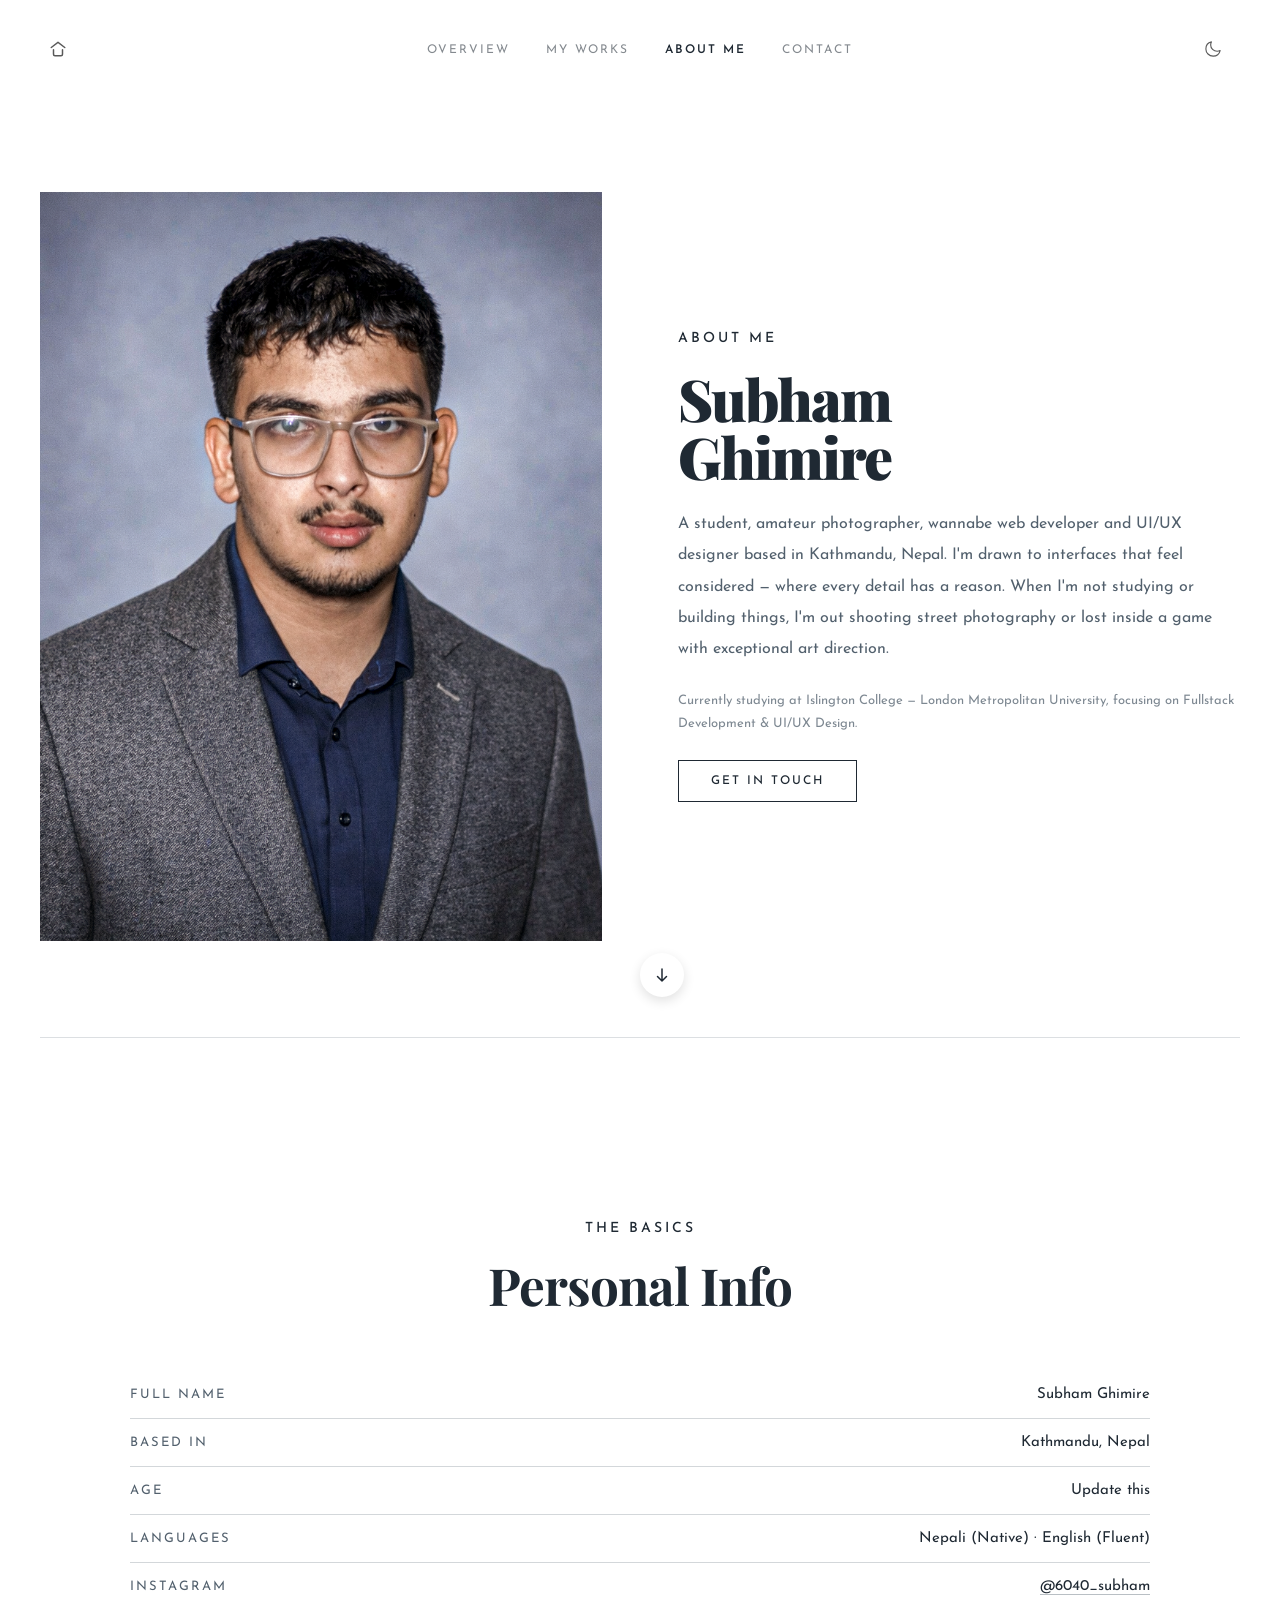
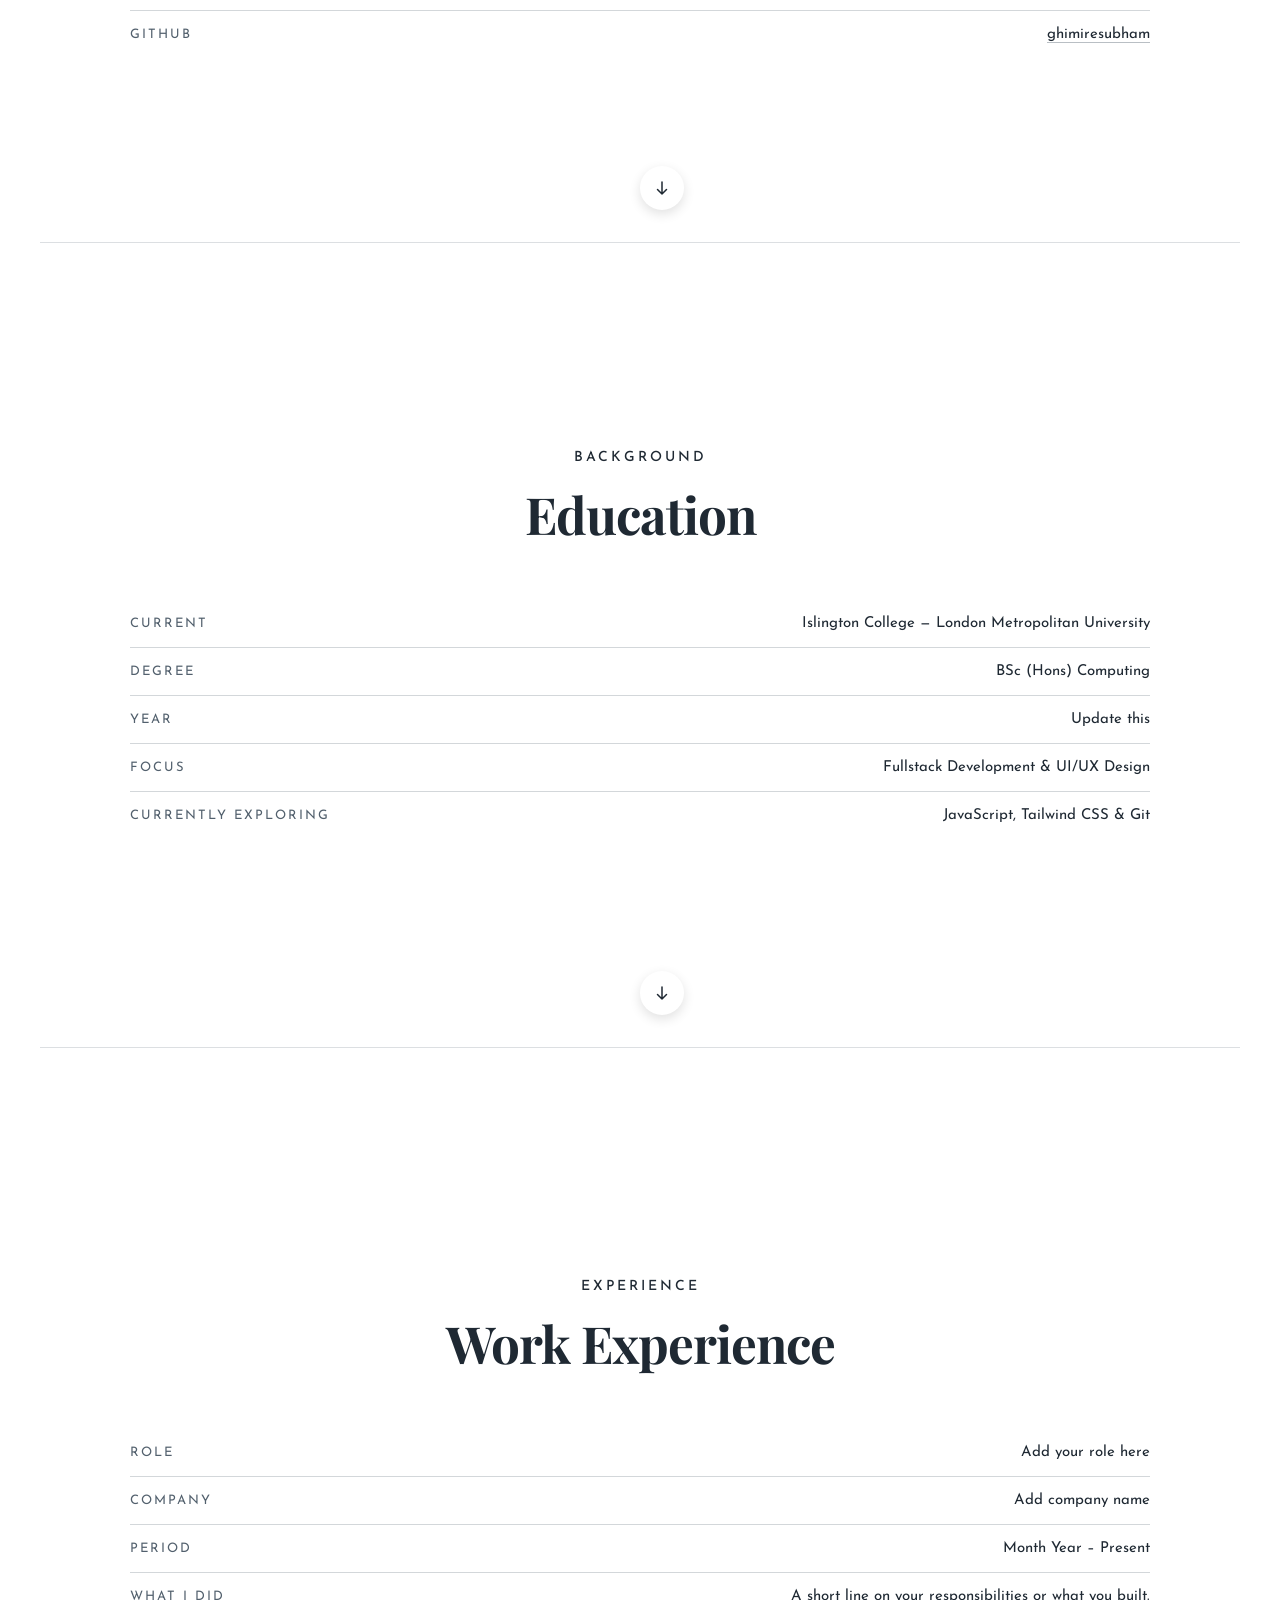
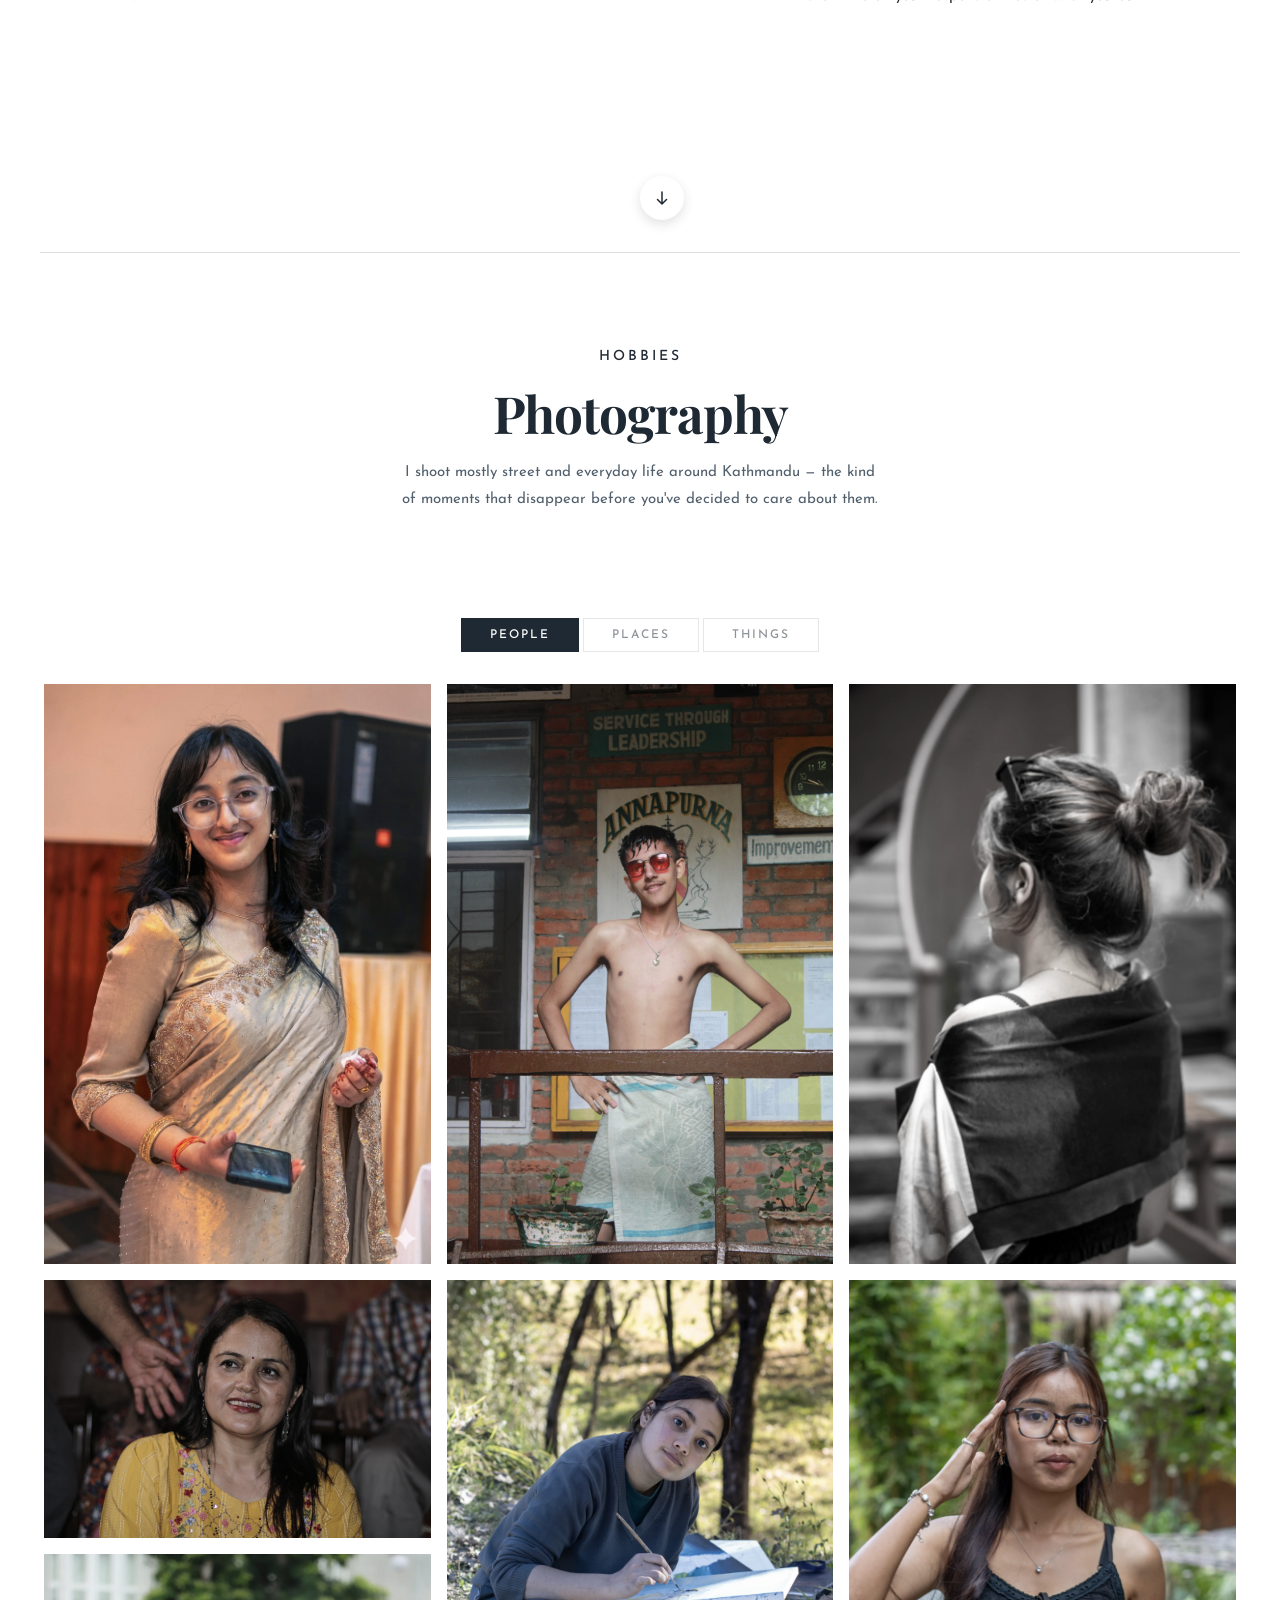
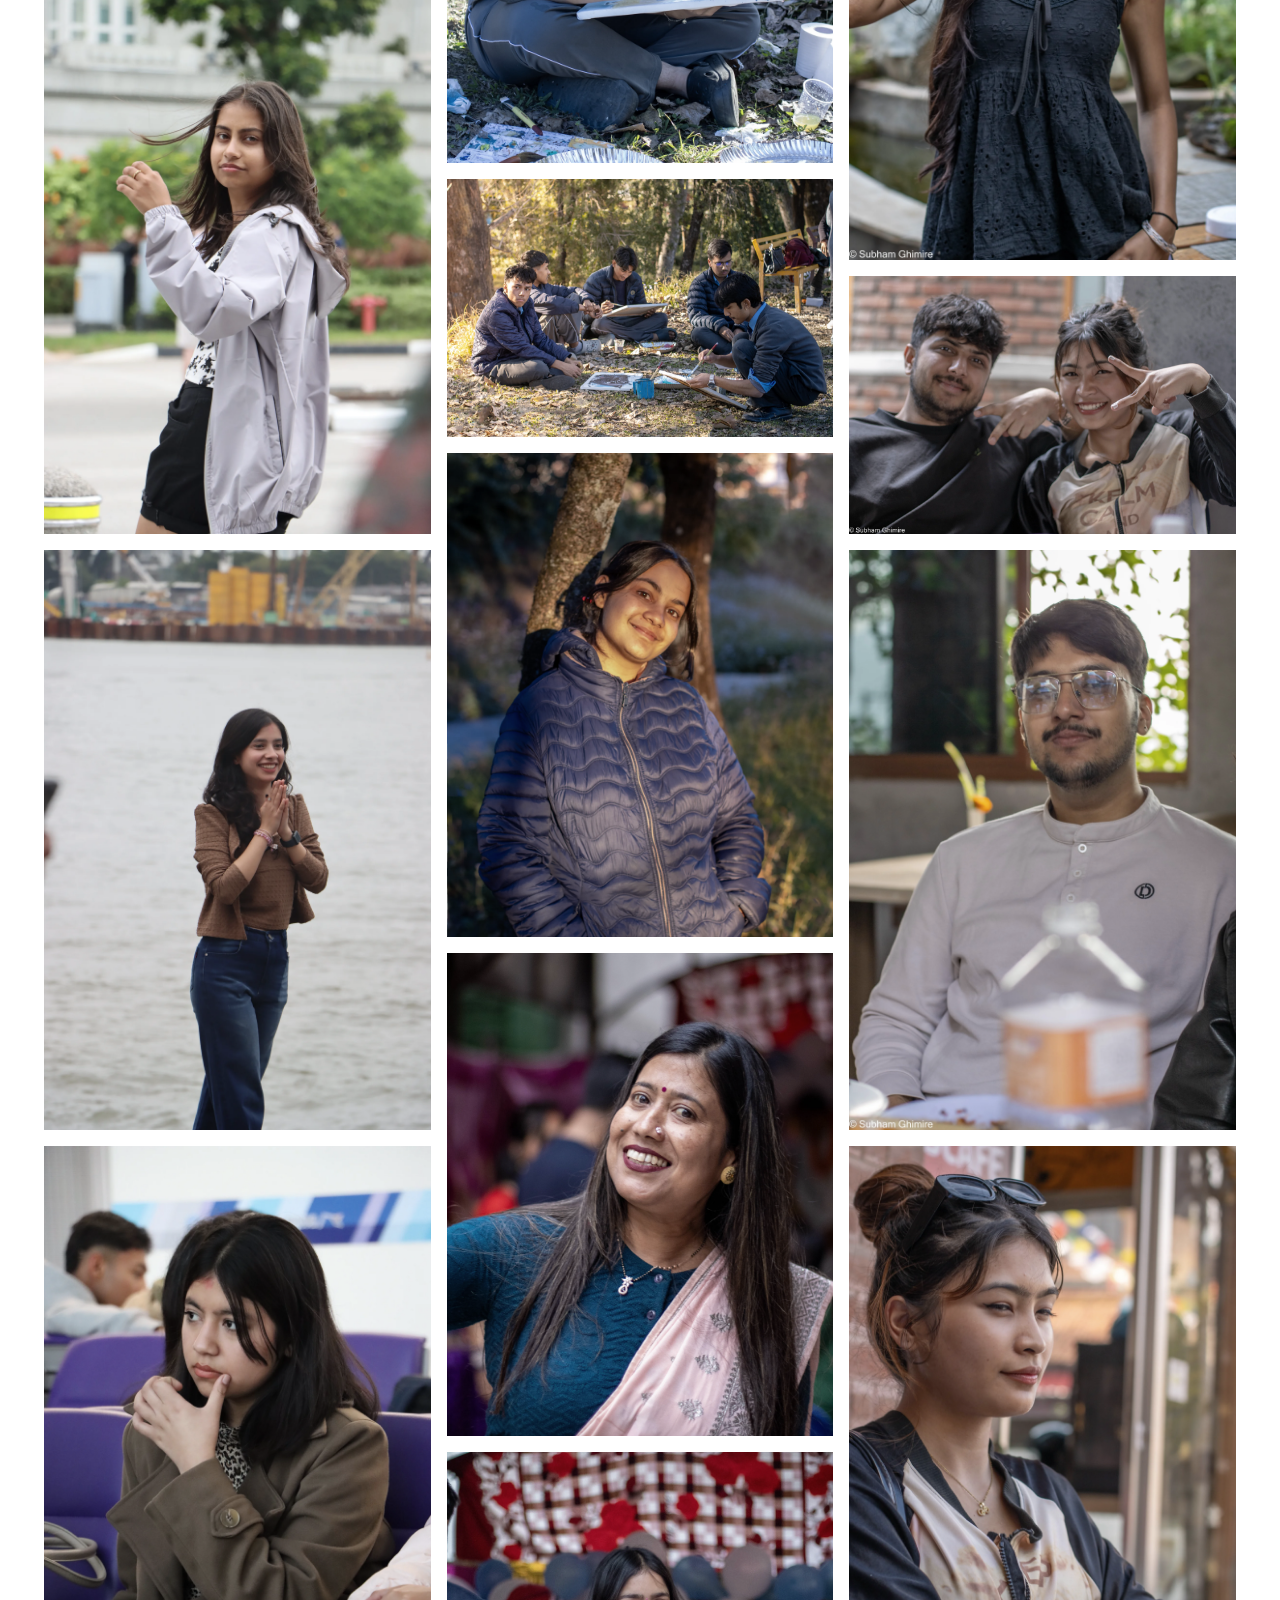
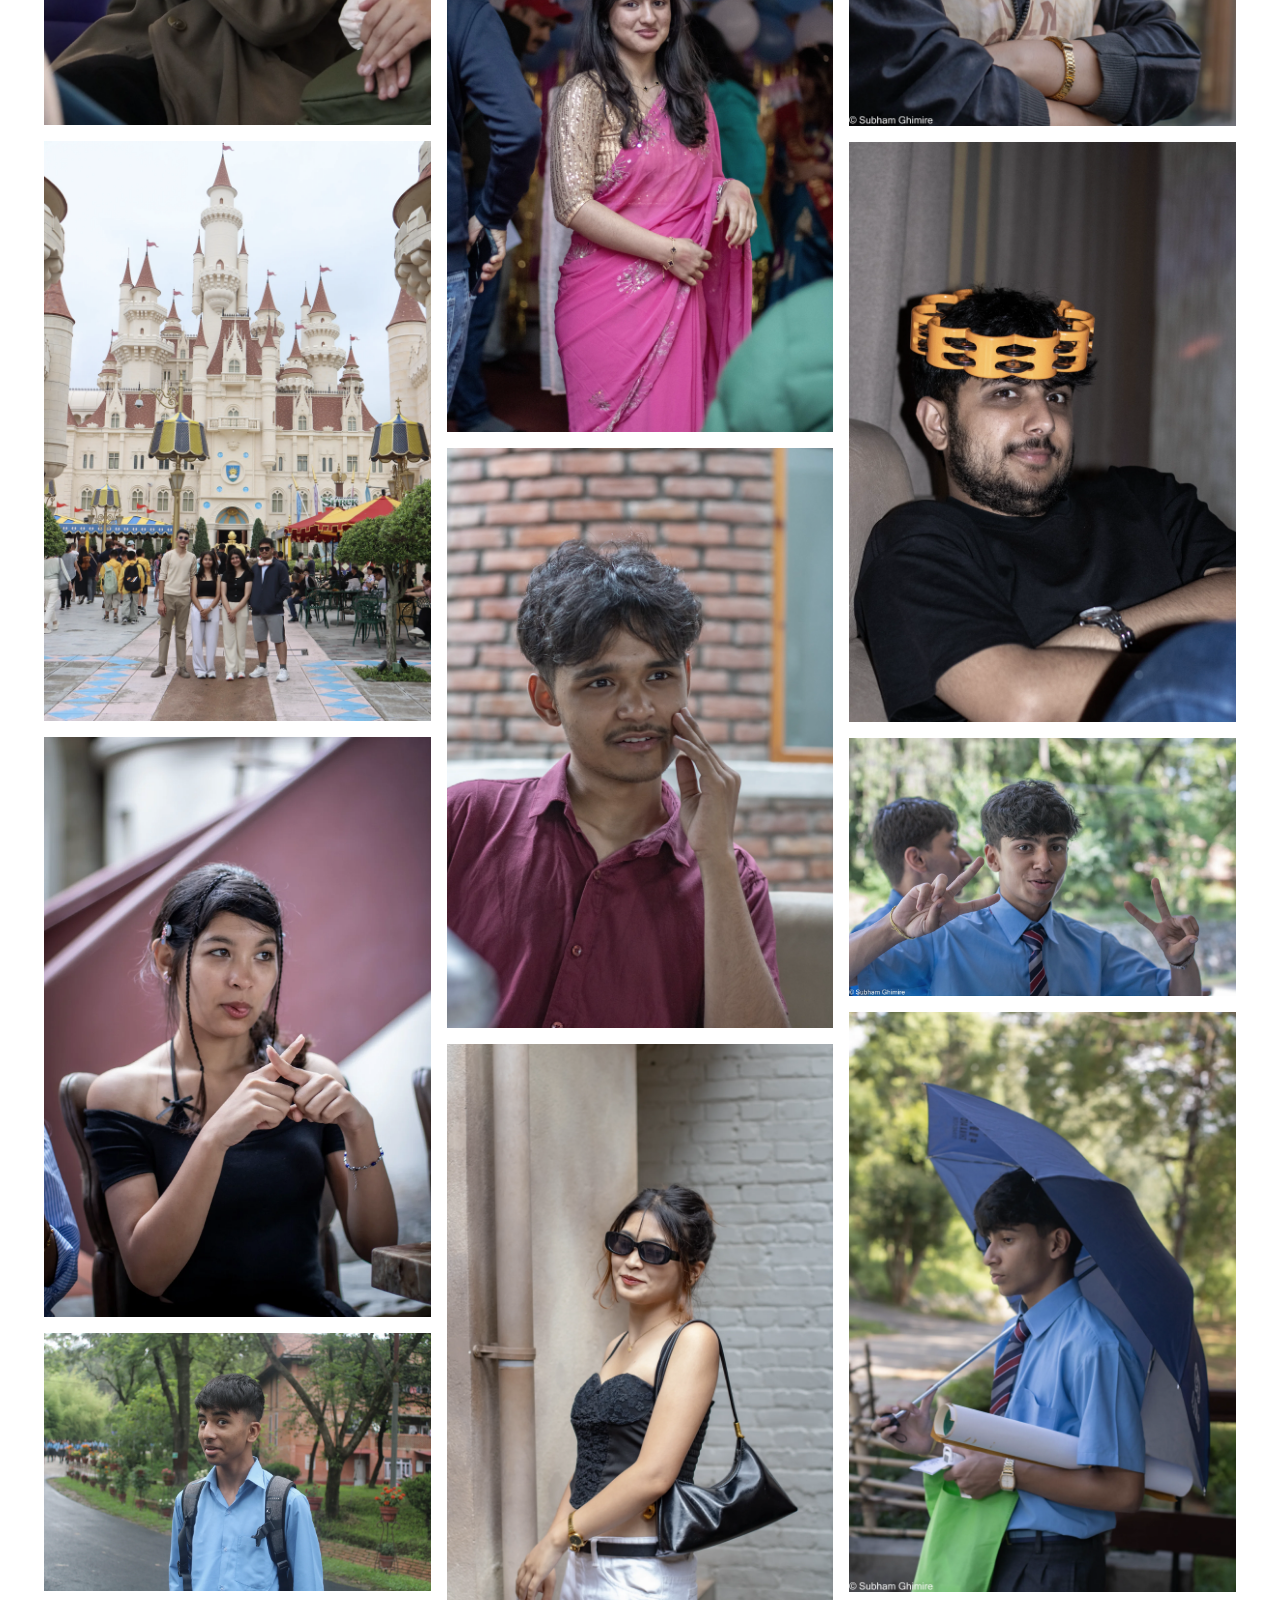
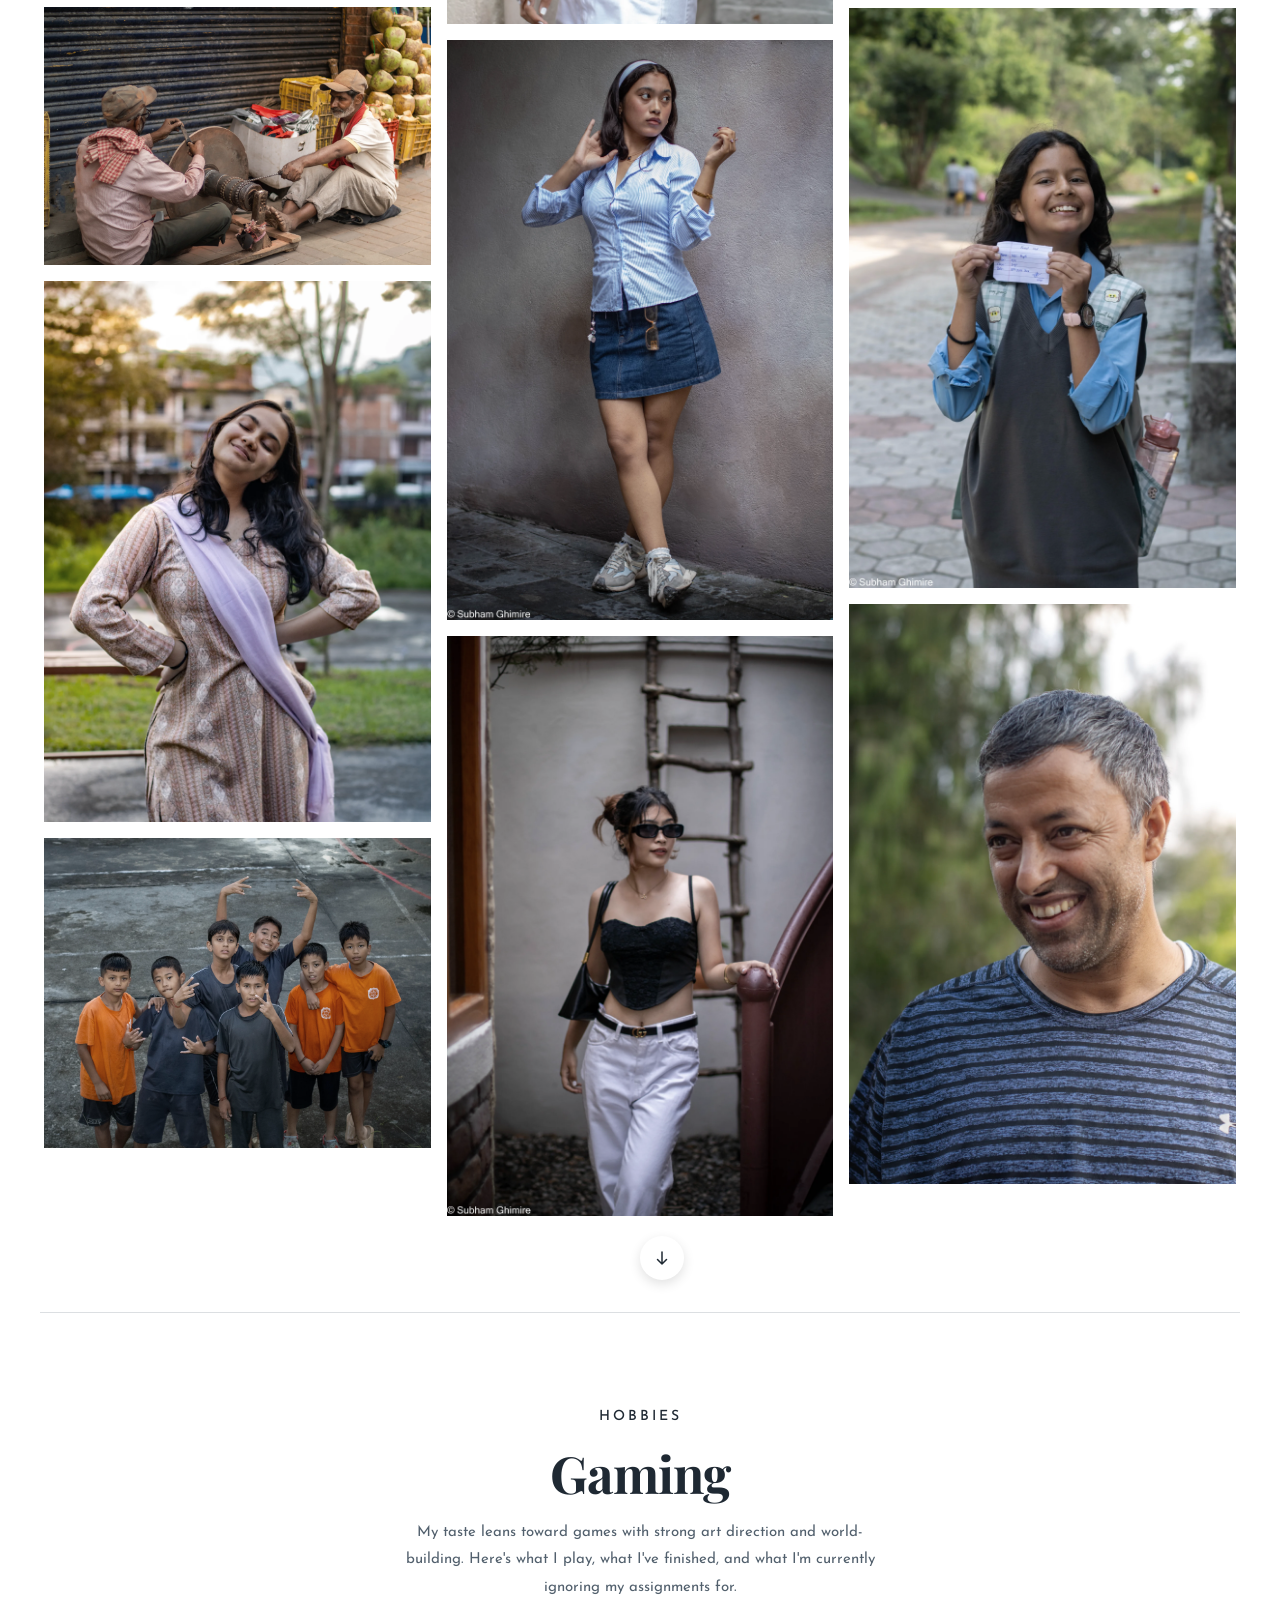
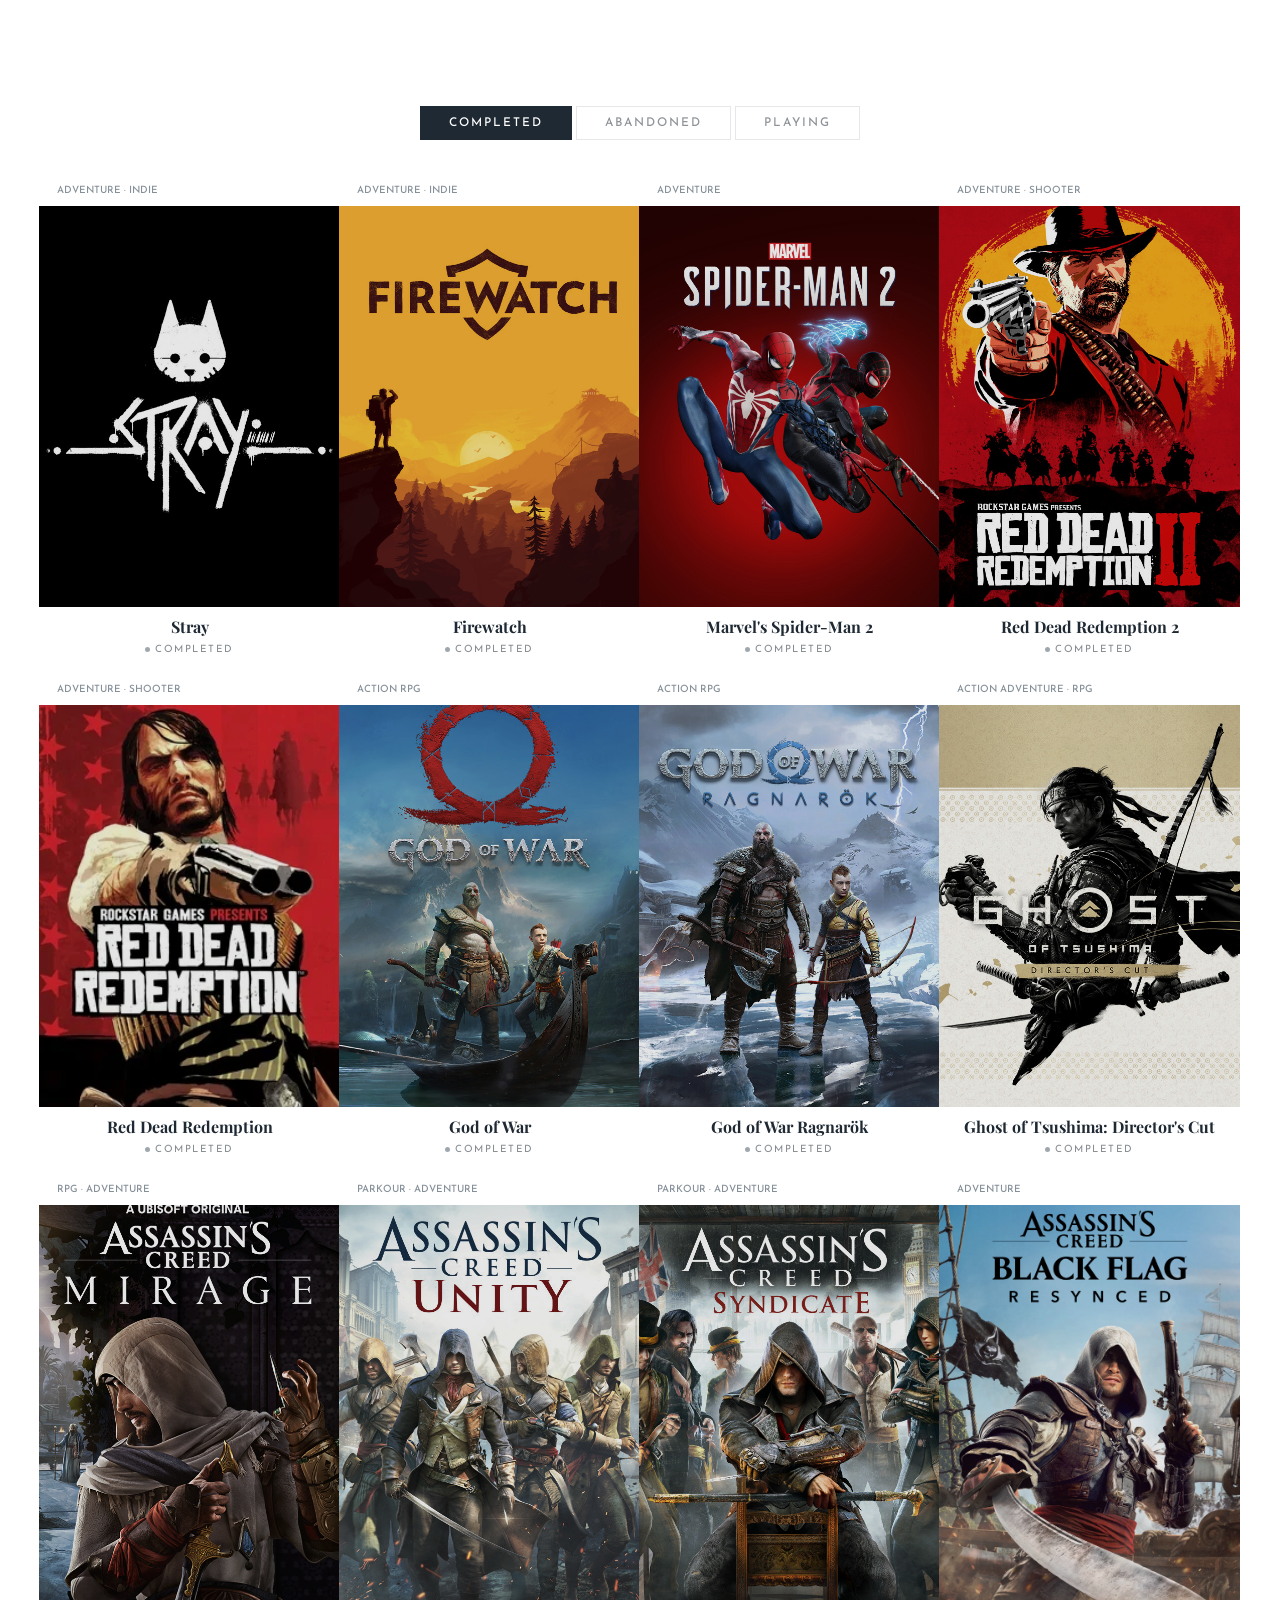
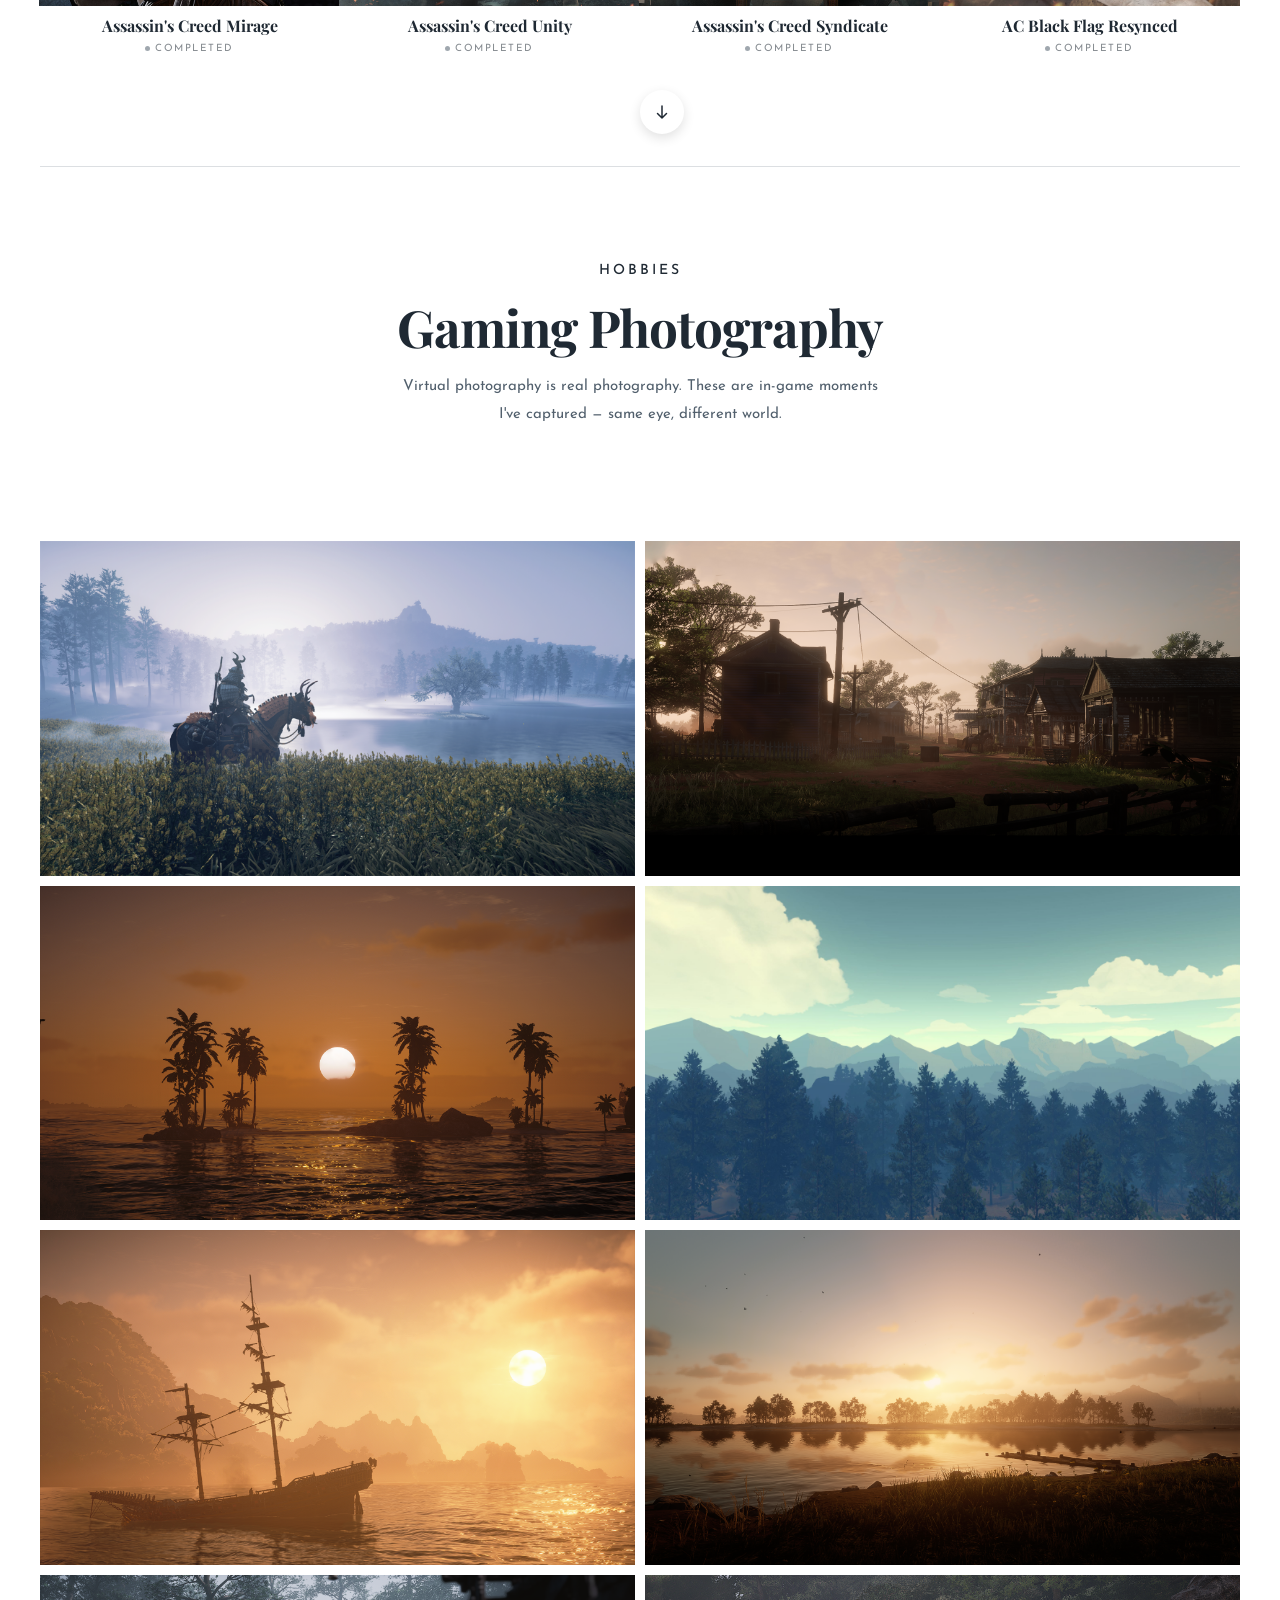
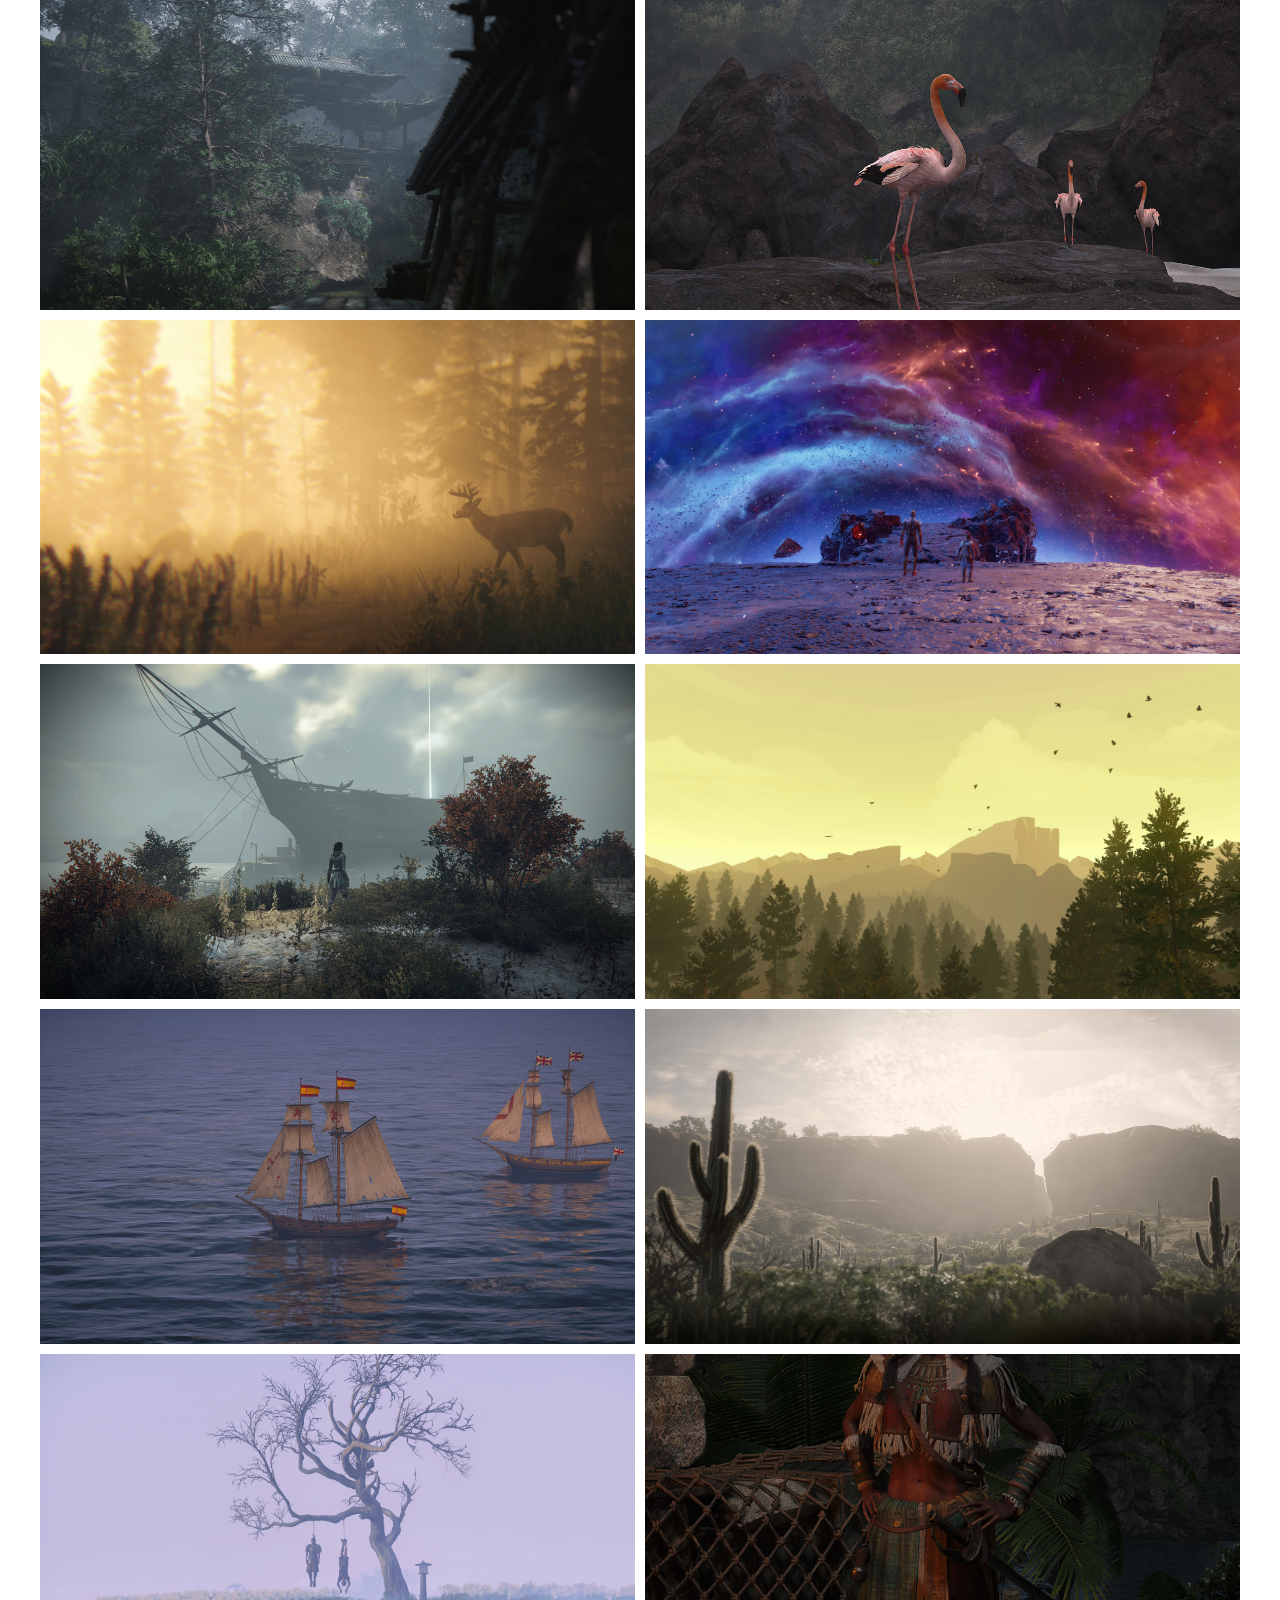
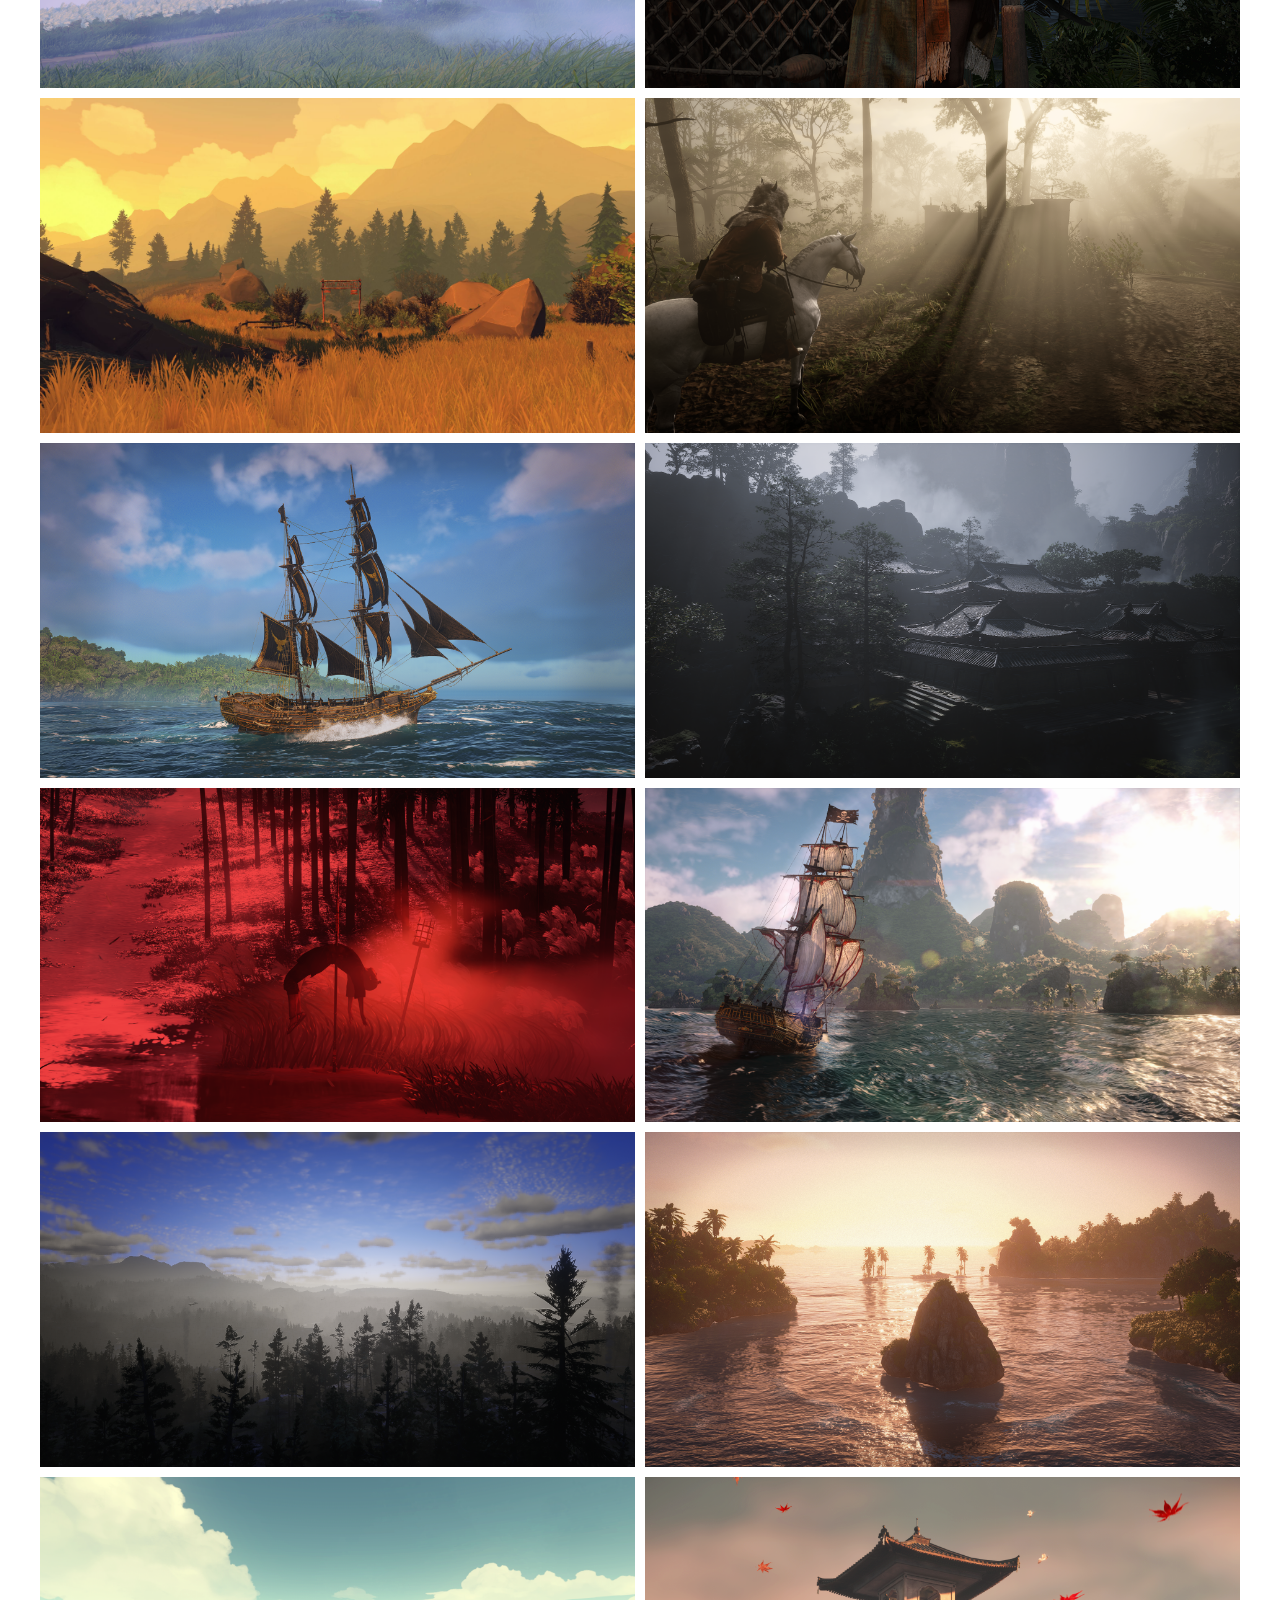
==== commit e9651a89: "image path error fixed" ====
--- a/pages/about.html
+++ b/pages/about.html
@@ -419,7 +419,7 @@
     <section id="about-hero" class="fullSection" style="padding:96px 0; justify-content:center;">
         <div style="display:grid; grid-template-columns:1fr 1fr; gap:clamp(40px, 6vw, 96px); align-items:center;">
             <div style="overflow:hidden; aspect-ratio:3/4; background:color-mix(in srgb, var(--color-muted) 12%, transparent);">
-                <img src="../assets/People/LNS.webp" alt="Subham Ghimire" style="width:100%;height:100%;object-fit:cover;display:block;">
+                <img src="../assets/people/pfp.png" alt="Subham Ghimire" style="width:100%;height:100%;object-fit:cover;display:block;">
             </div>
             <div style="display:flex;flex-direction:column;gap:24px;">
                 <p class="eyebrow" style="text-align:left;margin-bottom:0;">About Me</p>
@@ -573,74 +573,74 @@
         </div>
 
         <div class="photoGrid photoTabPanel active" data-panel="people" style="padding:0 4px;">
-            <div class="photoItem" data-caption="People — 1"><img src="../assets/People/1777825318798__01.webp" alt="People"></div>
-            <div class="photoItem" data-caption="People — 2"><img src="../assets/People/20230819_060509856_iOS.webp" alt="People"></div>
-            <div class="photoItem" data-caption="People — 3"><img src="../assets/People/20250122_005640237_iOS.webp" alt="People"></div>
-            <div class="photoItem" data-caption="People — 4"><img src="../assets/People/20250122_005652511_iOS.webp" alt="People"></div>
-            <div class="photoItem" data-caption="People — 5"><img src="../assets/People/20250122_005711992_iOS.webp" alt="People"></div>
-            <div class="photoItem" data-caption="People — 6"><img src="../assets/People/20250124_105547698_iOS.webp" alt="People"></div>
-            <div class="photoItem" data-caption="People — 7"><img src="../assets/People/53cf246a-d26c-4853-a716-0e6cfd873a83.webp" alt="People"></div>
-            <div class="photoItem" data-caption="People — 8"><img src="../assets/People/IMG_3458.webp" alt="People"></div>
-            <div class="photoItem" data-caption="People — 9"><img src="../assets/People/IMG_4781.webp" alt="People"></div>
-            <div class="photoItem" data-caption="People — 10"><img src="../assets/People/IMG_4892.webp" alt="People"></div>
-            <div class="photoItem" data-caption="People — 11"><img src="../assets/People/IMG_4912.webp" alt="People"></div>
-            <div class="photoItem" data-caption="People — 12"><img src="../assets/People/IMG_5022_2 copy.webp" alt="People"></div>
-            <div class="photoItem" data-caption="People — 13"><img src="../assets/People/IMG_5022_2.webp" alt="People"></div>
-            <div class="photoItem" data-caption="People — 14"><img src="../assets/People/IMG_5023.webp" alt="People"></div>
-            <div class="photoItem" data-caption="People — 15"><img src="../assets/People/IMG_5039.webp" alt="People"></div>
-            <div class="photoItem" data-caption="People — 16"><img src="../assets/People/IMG_5335.webp" alt="People"></div>
-            <div class="photoItem" data-caption="People — 17"><img src="../assets/People/IMG_5347.webp" alt="People"></div>
-            <div class="photoItem" data-caption="People — 18"><img src="../assets/People/IMG_5433.webp" alt="People"></div>
-            <div class="photoItem" data-caption="People — 19"><img src="../assets/People/IMG_5448.webp" alt="People"></div>
-            <div class="photoItem" data-caption="People — 20"><img src="../assets/People/IMG_5458.webp" alt="People"></div>
-            <div class="photoItem" data-caption="People — 21"><img src="../assets/People/IMG_5503.webp" alt="People"></div>
-            <div class="photoItem" data-caption="People — 22"><img src="../assets/People/IMG_5509.webp" alt="People"></div>
-            <div class="photoItem" data-caption="People — 23"><img src="../assets/People/IMG_5524.webp" alt="People"></div>
-            <div class="photoItem" data-caption="People — 24"><img src="../assets/People/IMG_5568.webp" alt="People"></div>
-            <div class="photoItem" data-caption="People — 25"><img src="../assets/People/IMG_5581.webp" alt="People"></div>
-            <div class="photoItem" data-caption="People — 26"><img src="../assets/People/IMG_5592.webp" alt="People"></div>
-            <div class="photoItem" data-caption="People — 27"><img src="../assets/People/IMG_5612.webp" alt="People"></div>
-            <div class="photoItem" data-caption="People — 28"><img src="../assets/People/IMG_5731.webp" alt="People"></div>
-            <div class="photoItem" data-caption="People — 29"><img src="../assets/People/IMG_5754.webp" alt="People"></div>
-            <div class="photoItem" data-caption="People — 30"><img src="../assets/People/IMG_5761.webp" alt="People"></div>
-            <div class="photoItem" data-caption="People — 31"><img src="../assets/People/LNS.webp" alt="People"></div>
+            <div class="photoItem" data-caption="People — 1"><img src="../assets/people/1777825318798__01.webp" alt="People"></div>
+            <div class="photoItem" data-caption="People — 2"><img src="../assets/people/20230819_060509856_iOS.webp" alt="People"></div>
+            <div class="photoItem" data-caption="People — 3"><img src="../assets/people/20250122_005640237_iOS.webp" alt="People"></div>
+            <div class="photoItem" data-caption="People — 4"><img src="../assets/people/20250122_005652511_iOS.webp" alt="People"></div>
+            <div class="photoItem" data-caption="People — 5"><img src="../assets/people/20250122_005711992_iOS.webp" alt="People"></div>
+            <div class="photoItem" data-caption="People — 6"><img src="../assets/people/20250124_105547698_iOS.webp" alt="People"></div>
+            <div class="photoItem" data-caption="People — 7"><img src="../assets/people/53cf246a-d26c-4853-a716-0e6cfd873a83.webp" alt="People"></div>
+            <div class="photoItem" data-caption="People — 8"><img src="../assets/people/IMG_3458.webp" alt="People"></div>
+            <div class="photoItem" data-caption="People — 9"><img src="../assets/people/IMG_4781.webp" alt="People"></div>
+            <div class="photoItem" data-caption="People — 10"><img src="../assets/people/IMG_4892.webp" alt="People"></div>
+            <div class="photoItem" data-caption="People — 11"><img src="../assets/people/IMG_4912.webp" alt="People"></div>
+            <div class="photoItem" data-caption="People — 12"><img src="../assets/people/IMG_5022_2 copy.webp" alt="People"></div>
+            <div class="photoItem" data-caption="People — 13"><img src="../assets/people/IMG_5022_2.webp" alt="People"></div>
+            <div class="photoItem" data-caption="People — 14"><img src="../assets/people/IMG_5023.webp" alt="People"></div>
+            <div class="photoItem" data-caption="People — 15"><img src="../assets/people/IMG_5039.webp" alt="People"></div>
+            <div class="photoItem" data-caption="People — 16"><img src="../assets/people/IMG_5335.webp" alt="People"></div>
+            <div class="photoItem" data-caption="People — 17"><img src="../assets/people/IMG_5347.webp" alt="People"></div>
+            <div class="photoItem" data-caption="People — 18"><img src="../assets/people/IMG_5433.webp" alt="People"></div>
+            <div class="photoItem" data-caption="People — 19"><img src="../assets/people/IMG_5448.webp" alt="People"></div>
+            <div class="photoItem" data-caption="People — 20"><img src="../assets/people/IMG_5458.webp" alt="People"></div>
+            <div class="photoItem" data-caption="People — 21"><img src="../assets/people/IMG_5503.webp" alt="People"></div>
+            <div class="photoItem" data-caption="People — 22"><img src="../assets/people/IMG_5509.webp" alt="People"></div>
+            <div class="photoItem" data-caption="People — 23"><img src="../assets/people/IMG_5524.webp" alt="People"></div>
+            <div class="photoItem" data-caption="People — 24"><img src="../assets/people/IMG_5568.webp" alt="People"></div>
+            <div class="photoItem" data-caption="People — 25"><img src="../assets/people/IMG_5581.webp" alt="People"></div>
+            <div class="photoItem" data-caption="People — 26"><img src="../assets/people/IMG_5592.webp" alt="People"></div>
+            <div class="photoItem" data-caption="People — 27"><img src="../assets/people/IMG_5612.webp" alt="People"></div>
+            <div class="photoItem" data-caption="People — 28"><img src="../assets/people/IMG_5731.webp" alt="People"></div>
+            <div class="photoItem" data-caption="People — 29"><img src="../assets/people/IMG_5754.webp" alt="People"></div>
+            <div class="photoItem" data-caption="People — 30"><img src="../assets/people/IMG_5761.webp" alt="People"></div>
+            <div class="photoItem" data-caption="People — 31"><img src="../assets/people/LNS.webp" alt="People"></div>
         </div>
 
         <div class="photoGrid photoTabPanel" data-panel="places" style="padding:0 4px; display:none;">
-            <div class="photoItem" data-caption="Places — 1"><img src="../assets/Places/1748750886334__01-01.webp" alt="Places"></div>
-            <div class="photoItem" data-caption="Places — 2"><img src="../assets/Places/20250121_043836187_iOS.webp" alt="Places"></div>
-            <div class="photoItem" data-caption="Places — 3"><img src="../assets/Places/IMdG_4907.webp" alt="Places"></div>
-            <div class="photoItem" data-caption="Places — 4"><img src="../assets/Places/IMG-20250125-WA0000.webp" alt="Places"></div>
-            <div class="photoItem" data-caption="Places — 5"><img src="../assets/Places/IMG_20231117_171842.webp" alt="Places"></div>
-            <div class="photoItem" data-caption="Places — 6"><img src="../assets/Places/IMG_20231119_171945.webp" alt="Places"></div>
-            <div class="photoItem" data-caption="Places — 7"><img src="../assets/Places/IMG_20231120_084528.webp" alt="Places"></div>
-            <div class="photoItem" data-caption="Places — 8"><img src="../assets/Places/IMG_20231120_144450__01.webp" alt="Places"></div>
-            <div class="photoItem" data-caption="Places — 9"><img src="../assets/Places/IMG_20250517_063320.webp" alt="Places"></div>
-            <div class="photoItem" data-caption="Places — 10"><img src="../assets/Places/IMG_20251024_103837-01.webp" alt="Places"></div>
-            <div class="photoItem" data-caption="Places — 11"><img src="../assets/Places/IMG_4152__01__01.webp" alt="Places"></div>
-            <div class="photoItem" data-caption="Places — 12"><img src="../assets/Places/IMG_4336.webp" alt="Places"></div>
-            <div class="photoItem" data-caption="Places — 13"><img src="../assets/Places/IMG_4349.webp" alt="Places"></div>
-            <div class="photoItem" data-caption="Places — 14"><img src="../assets/Places/IMG_4355.webp" alt="Places"></div>
-            <div class="photoItem" data-caption="Places — 15"><img src="../assets/Places/IMG_4357.webp" alt="Places"></div>
-            <div class="photoItem" data-caption="Places — 16"><img src="../assets/Places/IMG_4765-01.webp" alt="Places"></div>
-            <div class="photoItem" data-caption="Places — 17"><img src="../assets/Places/IMG_4965.webp" alt="Places"></div>
-            <div class="photoItem" data-caption="Places — 18"><img src="../assets/Places/IMG_5027.webp" alt="Places"></div>
-            <div class="photoItem" data-caption="Places — 19"><img src="../assets/Places/IMG_5134.webp" alt="Places"></div>
+            <div class="photoItem" data-caption="Places — 1"><img src="../assets/places/1748750886334__01-01.webp" alt="Places"></div>
+            <div class="photoItem" data-caption="Places — 2"><img src="../assets/places/20250121_043836187_iOS.webp" alt="Places"></div>
+            <div class="photoItem" data-caption="Places — 3"><img src="../assets/places/IMdG_4907.webp" alt="Places"></div>
+            <div class="photoItem" data-caption="Places — 4"><img src="../assets/places/IMG-20250125-WA0000.webp" alt="Places"></div>
+            <div class="photoItem" data-caption="Places — 5"><img src="../assets/places/IMG_20231117_171842.webp" alt="Places"></div>
+            <div class="photoItem" data-caption="Places — 6"><img src="../assets/places/IMG_20231119_171945.webp" alt="Places"></div>
+            <div class="photoItem" data-caption="Places — 7"><img src="../assets/places/IMG_20231120_084528.webp" alt="Places"></div>
+            <div class="photoItem" data-caption="Places — 8"><img src="../assets/places/IMG_20231120_144450__01.webp" alt="Places"></div>
+            <div class="photoItem" data-caption="Places — 9"><img src="../assets/places/IMG_20250517_063320.webp" alt="Places"></div>
+            <div class="photoItem" data-caption="Places — 10"><img src="../assets/places/IMG_20251024_103837-01.webp" alt="Places"></div>
+            <div class="photoItem" data-caption="Places — 11"><img src="../assets/places/IMG_4152__01__01.webp" alt="Places"></div>
+            <div class="photoItem" data-caption="Places — 12"><img src="../assets/places/IMG_4336.webp" alt="Places"></div>
+            <div class="photoItem" data-caption="Places — 13"><img src="../assets/places/IMG_4349.webp" alt="Places"></div>
+            <div class="photoItem" data-caption="Places — 14"><img src="../assets/places/IMG_4355.webp" alt="Places"></div>
+            <div class="photoItem" data-caption="Places — 15"><img src="../assets/places/IMG_4357.webp" alt="Places"></div>
+            <div class="photoItem" data-caption="Places — 16"><img src="../assets/places/IMG_4765-01.webp" alt="Places"></div>
+            <div class="photoItem" data-caption="Places — 17"><img src="../assets/places/IMG_4965.webp" alt="Places"></div>
+            <div class="photoItem" data-caption="Places — 18"><img src="../assets/places/IMG_5027.webp" alt="Places"></div>
+            <div class="photoItem" data-caption="Places — 19"><img src="../assets/places/IMG_5134.webp" alt="Places"></div>
         </div>
 
         <div class="photoGrid photoTabPanel" data-panel="things" style="padding:0 4px; display:none;">
-            <div class="photoItem" data-caption="Things — 1"><img src="../assets/Things/IMG_3437.webp" alt="Things"></div>
-            <div class="photoItem" data-caption="Things — 2"><img src="../assets/Things/20250121_154924446_iOS.webp" alt="Things"></div>
-            <div class="photoItem" data-caption="Things — 3"><img src="../assets/Things/IMG_4193.webp" alt="Things"></div>
-            <div class="photoItem" data-caption="Things — 4"><img src="../assets/Things/IMG_20260330_113328-01-01.webp" alt="Things"></div>
-            <div class="photoItem" data-caption="Things — 5"><img src="../assets/Things/20230906_050337934_iOS.webp" alt="Things"></div>
-            <div class="photoItem" data-caption="Things — 6"><img src="../assets/Things/IMG_4322.webp" alt="Things"></div>
-            <div class="photoItem" data-caption="Things — 7"><img src="../assets/Things/IMG_3554.webp" alt="Things"></div>
-            <div class="photoItem" data-caption="Things — 8"><img src="../assets/Things/20230907_125530091_iOS.webp" alt="Things"></div>
-            <div class="photoItem" data-caption="Things — 9"><img src="../assets/Things/IMG_4208.webp" alt="Things"></div>
-            <div class="photoItem" data-caption="Things — 10"><img src="../assets/Things/IMG_4315__01.webp" alt="Things"></div>
-            <div class="photoItem" data-caption="Things — 11"><img src="../assets/Things/IMG_4274.webp" alt="Things"></div>
-            <div class="photoItem" data-caption="Things — 12"><img src="../assets/Things/IMG_4332.webp" alt="Things"></div>
+            <div class="photoItem" data-caption="Things — 1"><img src="../assets/things/IMG_3437.webp" alt="Things"></div>
+            <div class="photoItem" data-caption="Things — 2"><img src="../assets/things/20250121_154924446_iOS.webp" alt="Things"></div>
+            <div class="photoItem" data-caption="Things — 3"><img src="../assets/things/IMG_4193.webp" alt="Things"></div>
+            <div class="photoItem" data-caption="Things — 4"><img src="../assets/things/IMG_20260330_113328-01-01.webp" alt="Things"></div>
+            <div class="photoItem" data-caption="Things — 5"><img src="../assets/things/20230906_050337934_iOS.webp" alt="Things"></div>
+            <div class="photoItem" data-caption="Things — 6"><img src="../assets/things/IMG_4322.webp" alt="Things"></div>
+            <div class="photoItem" data-caption="Things — 7"><img src="../assets/things/IMG_3554.webp" alt="Things"></div>
+            <div class="photoItem" data-caption="Things — 8"><img src="../assets/things/20230907_125530091_iOS.webp" alt="Things"></div>
+            <div class="photoItem" data-caption="Things — 9"><img src="../assets/things/IMG_4208.webp" alt="Things"></div>
+            <div class="photoItem" data-caption="Things — 10"><img src="../assets/things/IMG_4315__01.webp" alt="Things"></div>
+            <div class="photoItem" data-caption="Things — 11"><img src="../assets/things/IMG_4274.webp" alt="Things"></div>
+            <div class="photoItem" data-caption="Things — 12"><img src="../assets/things/IMG_4332.webp" alt="Things"></div>
         </div>
 
         <button class="scrollDown" data-target="#gaming" aria-label="Scroll to Gaming" style="position:absolute; left:50%; bottom:32px;">
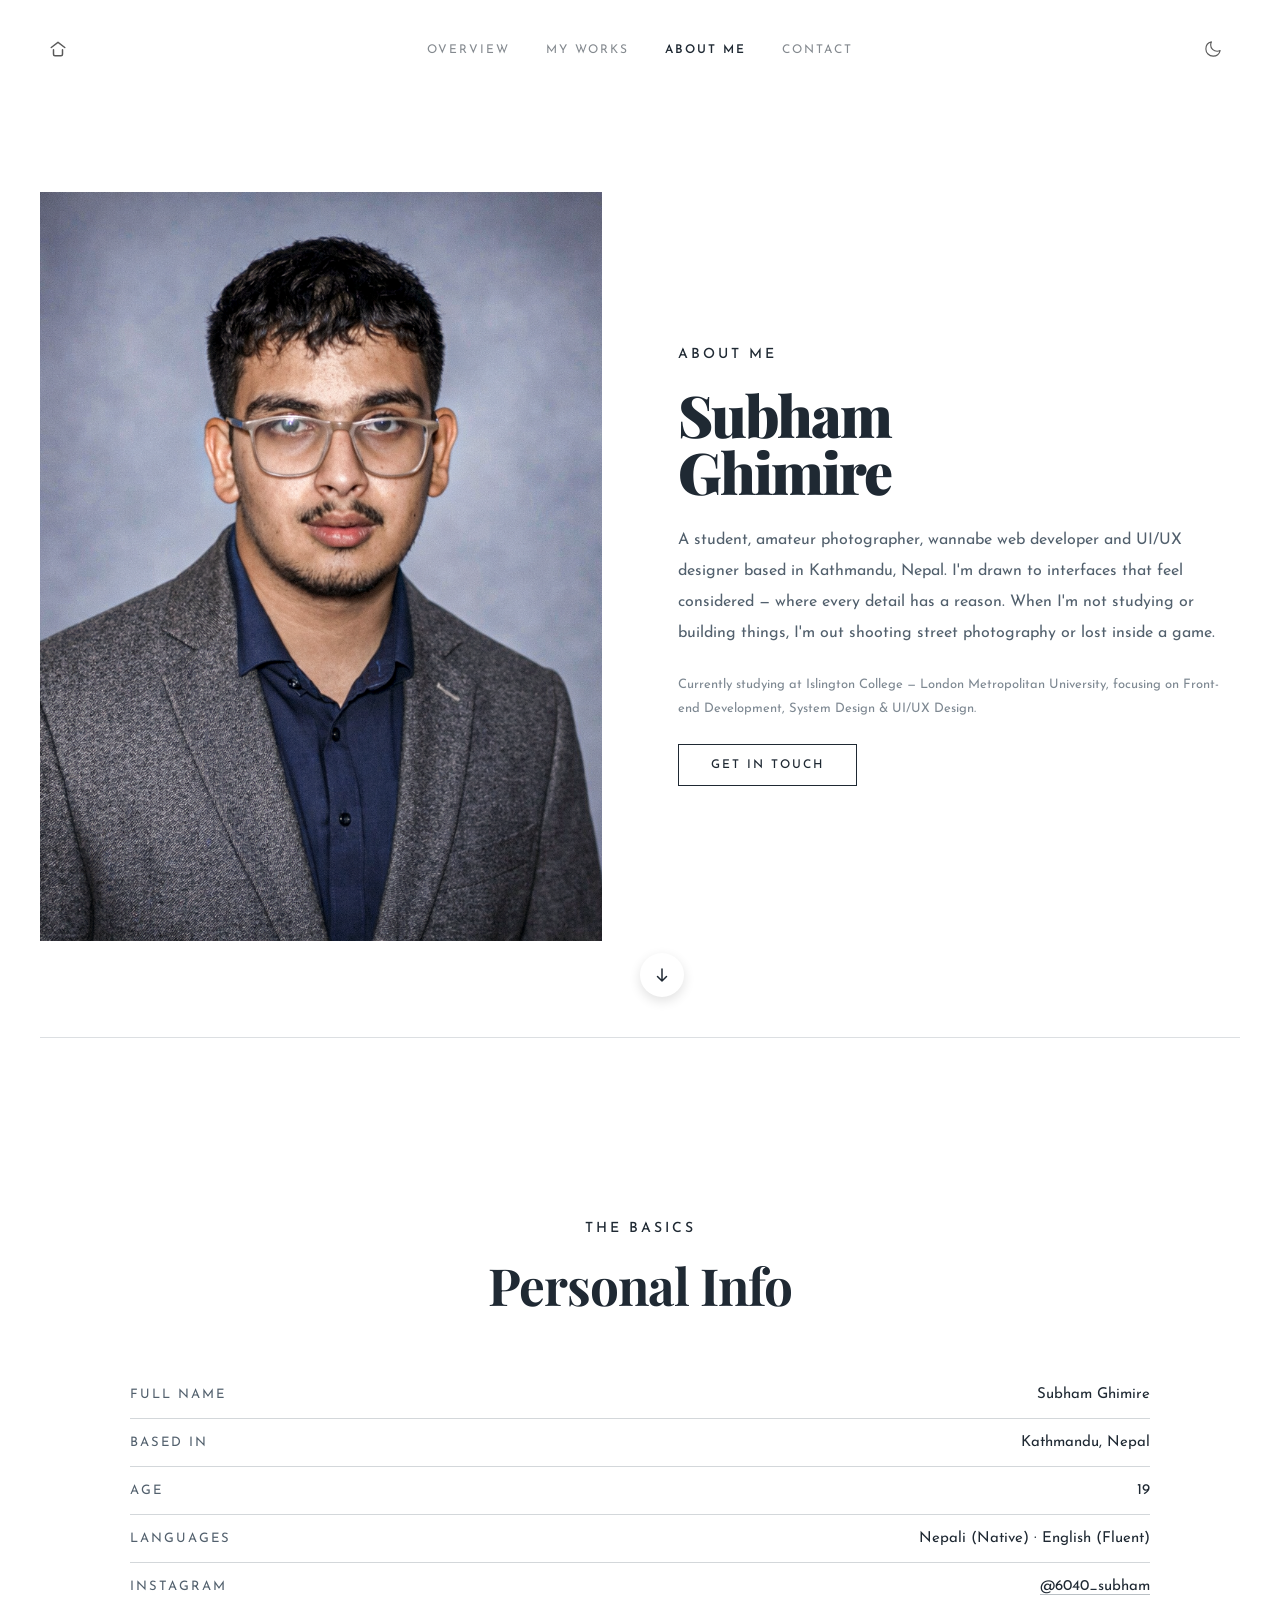
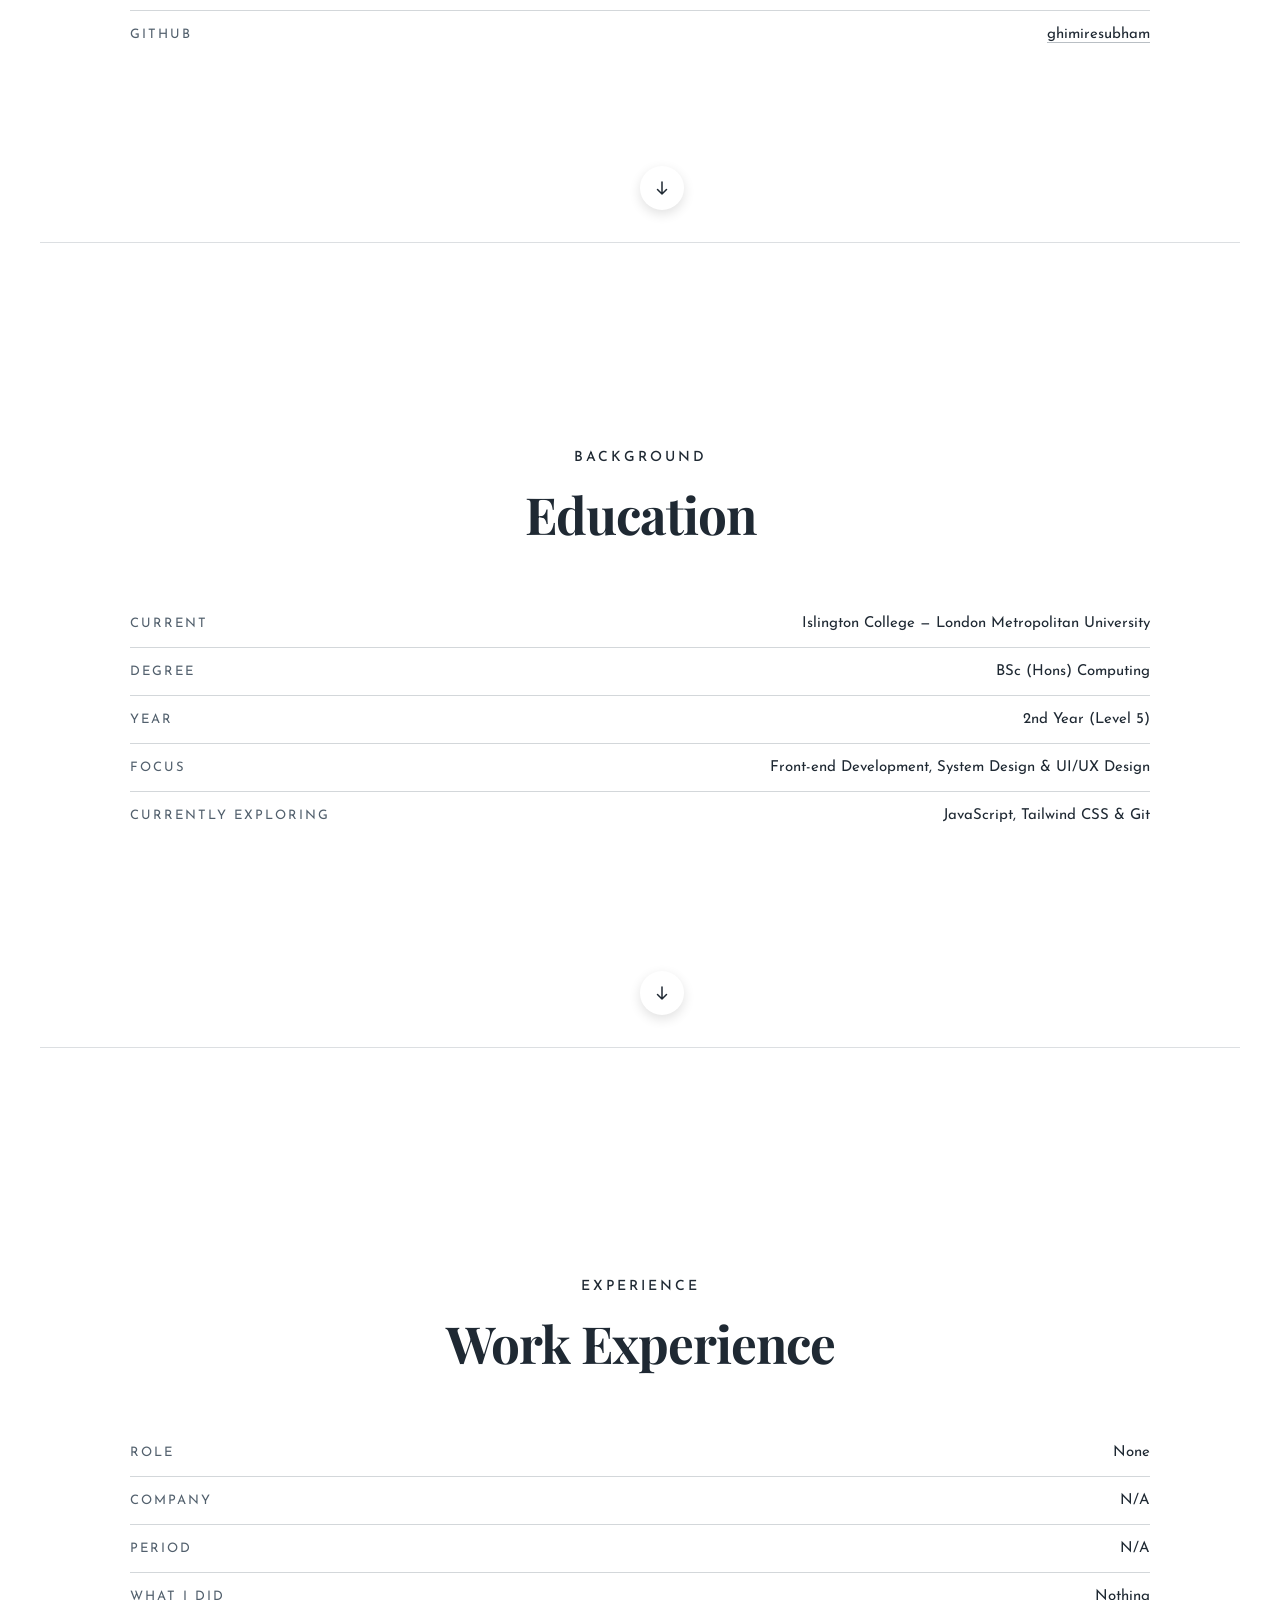
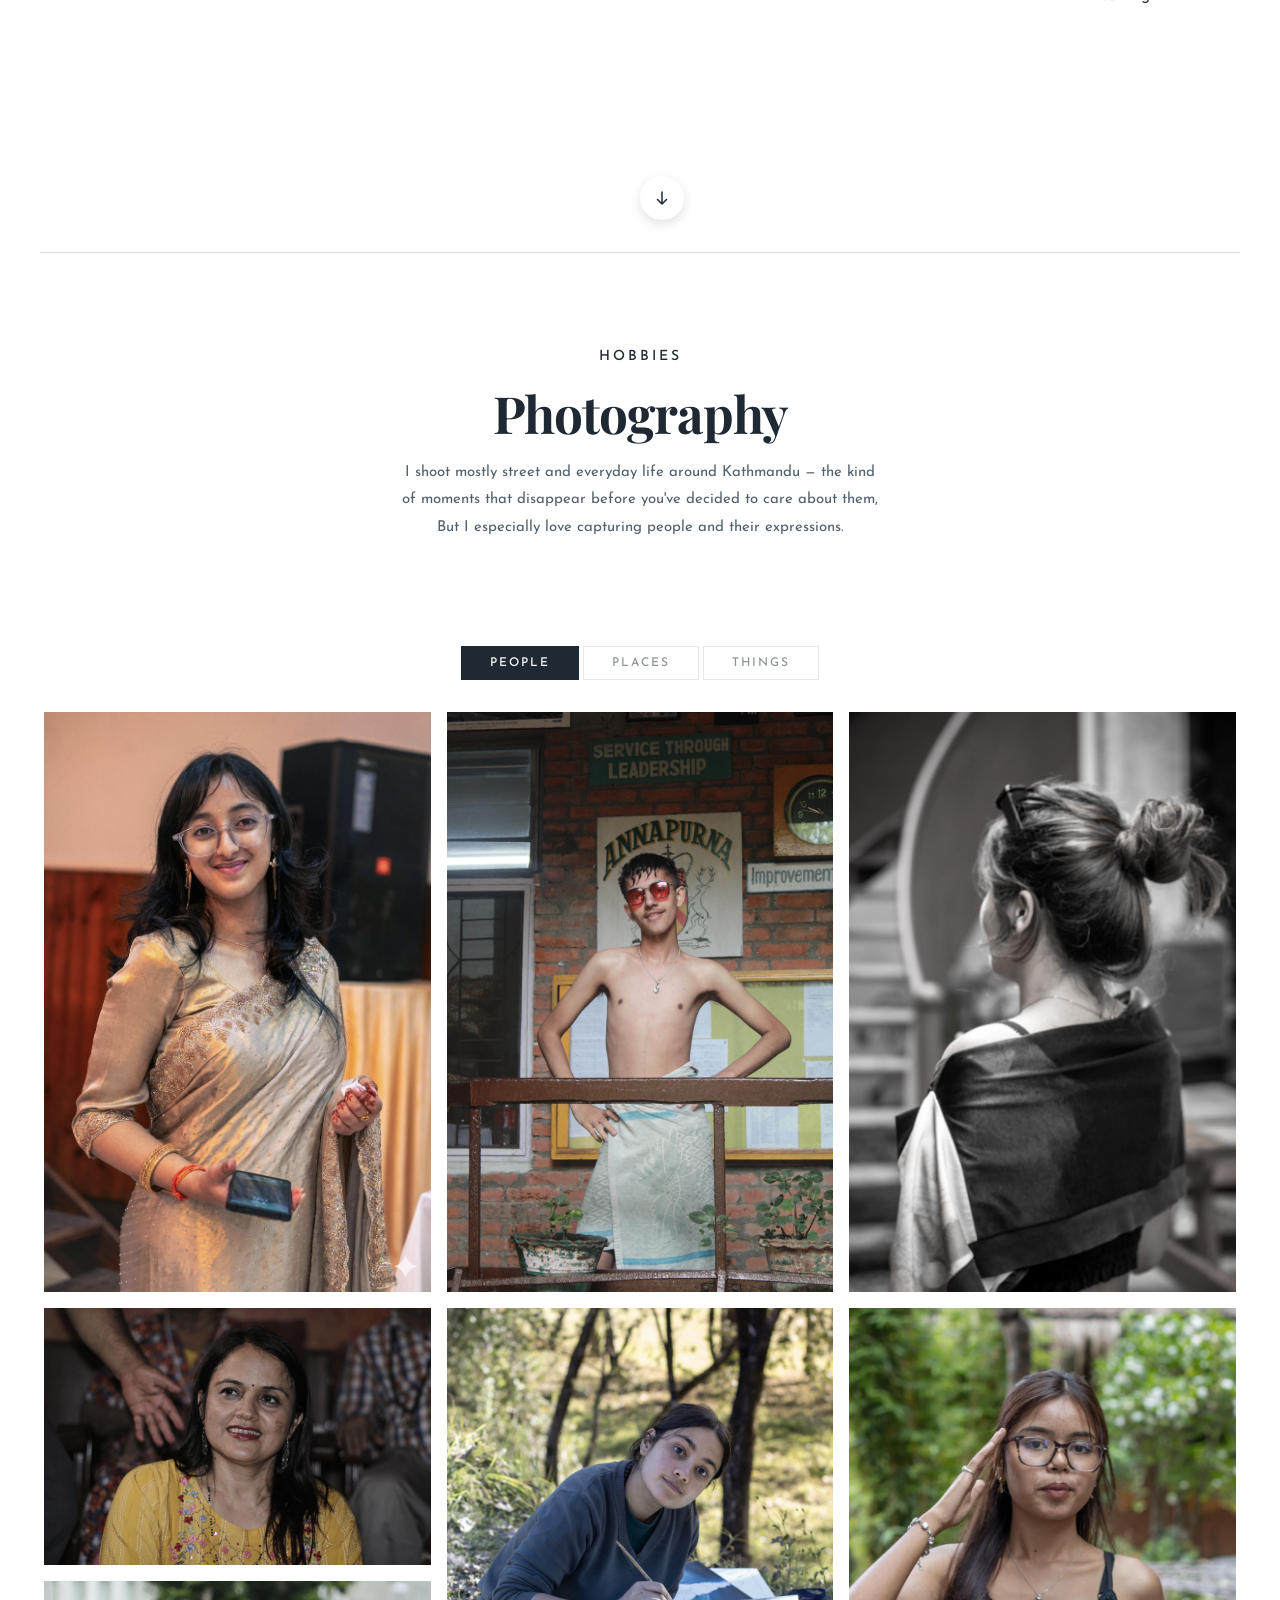
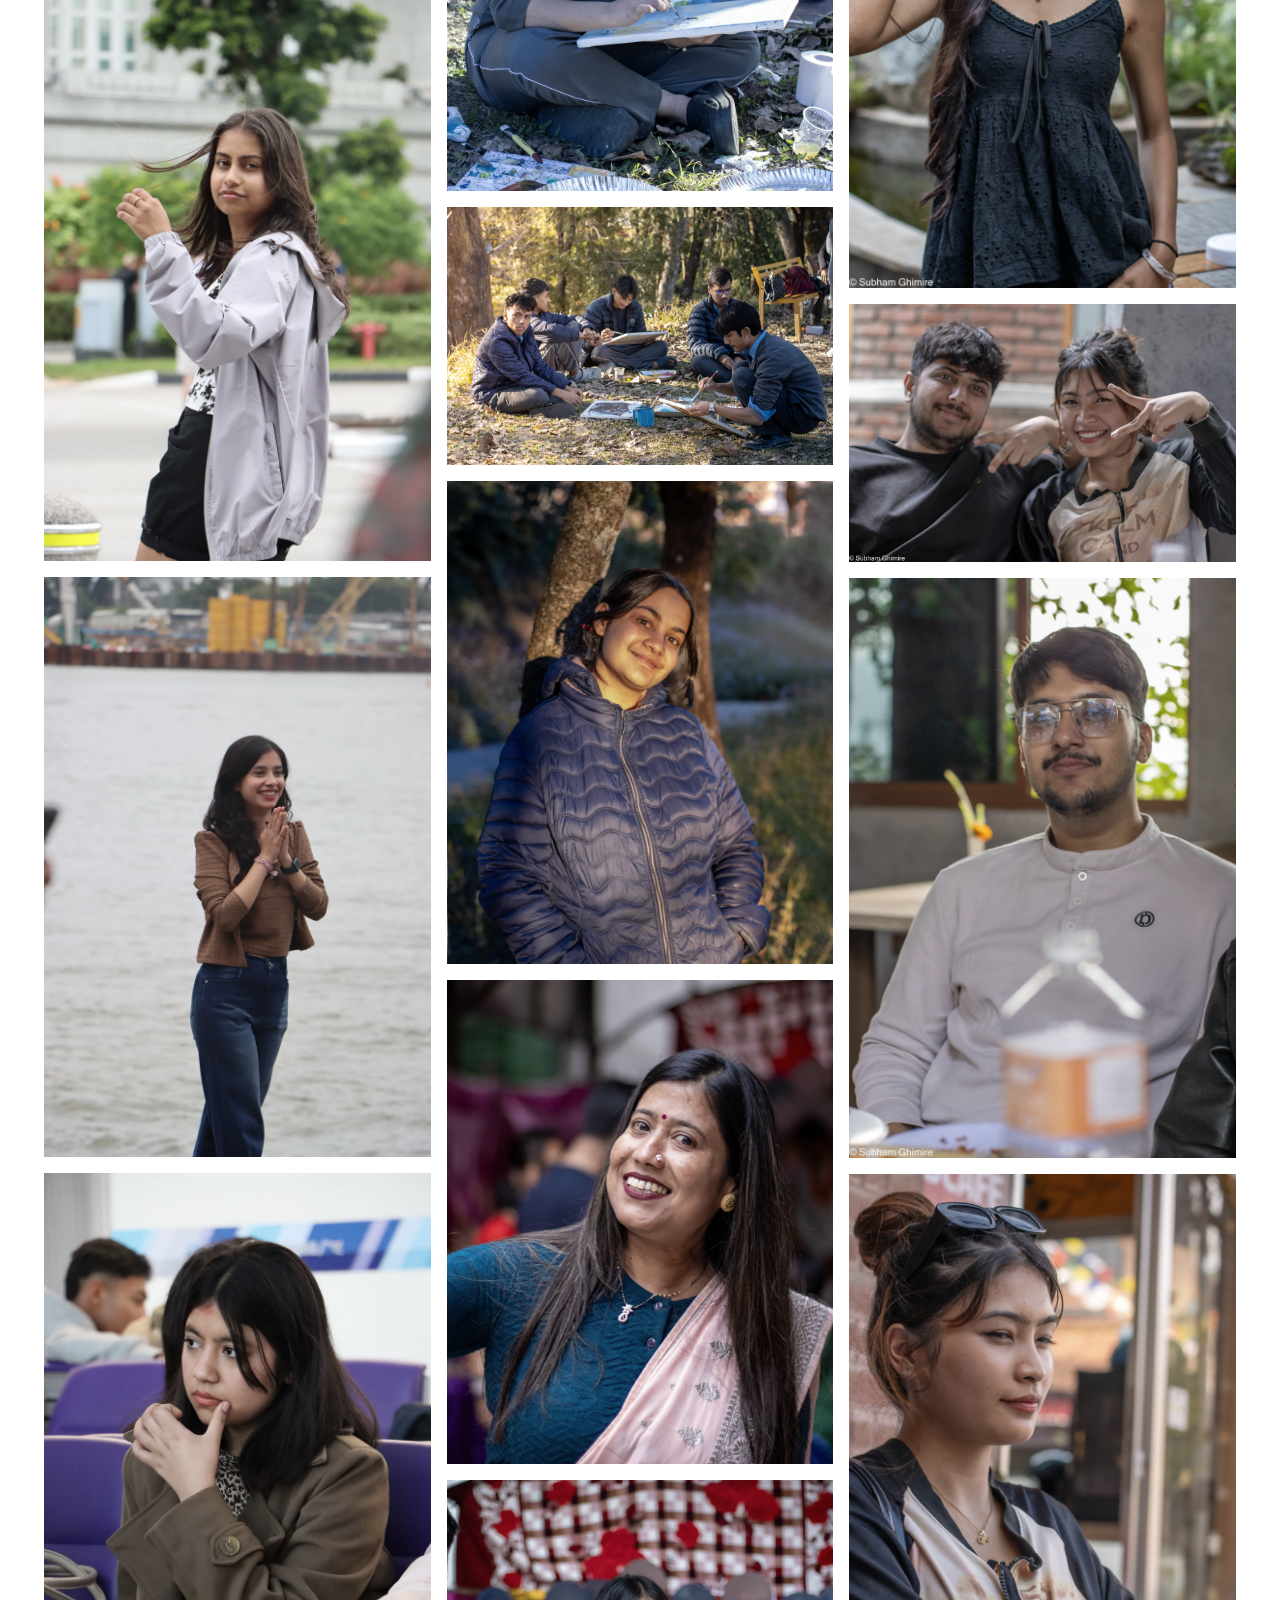
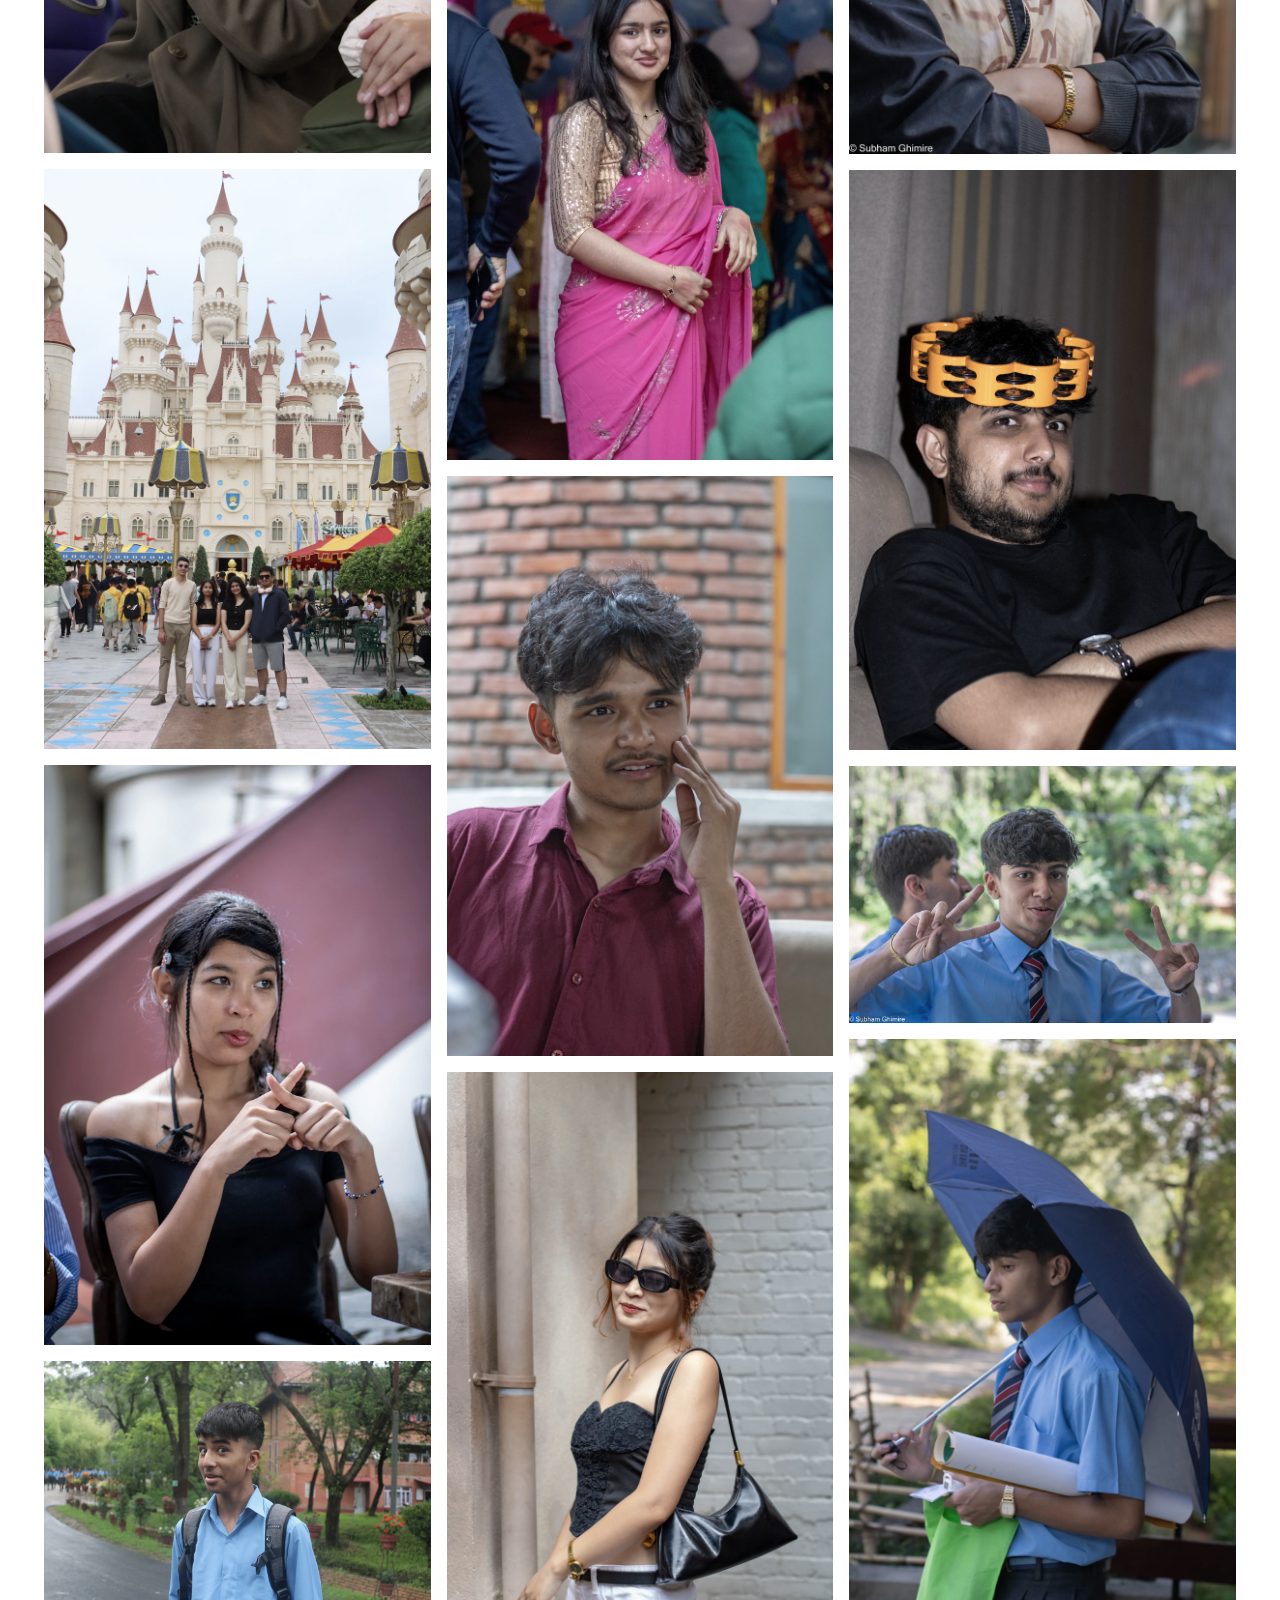
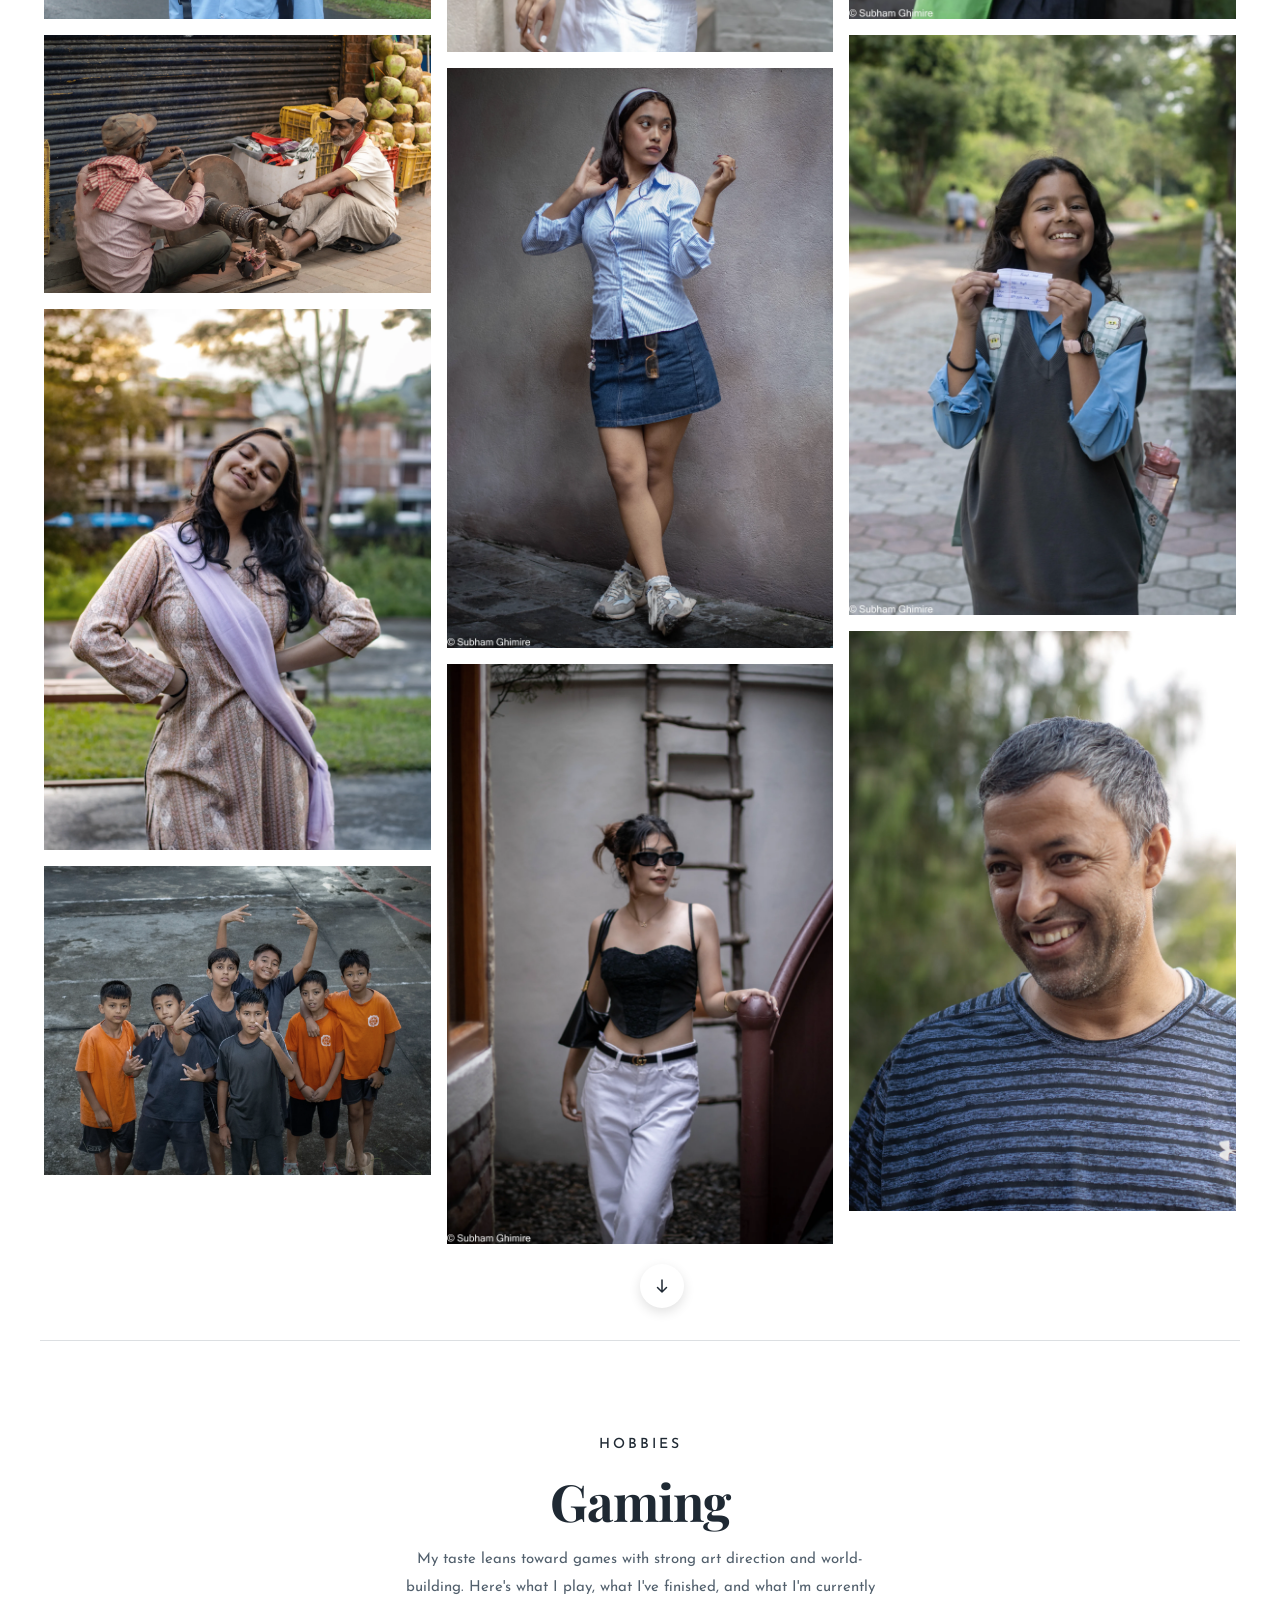
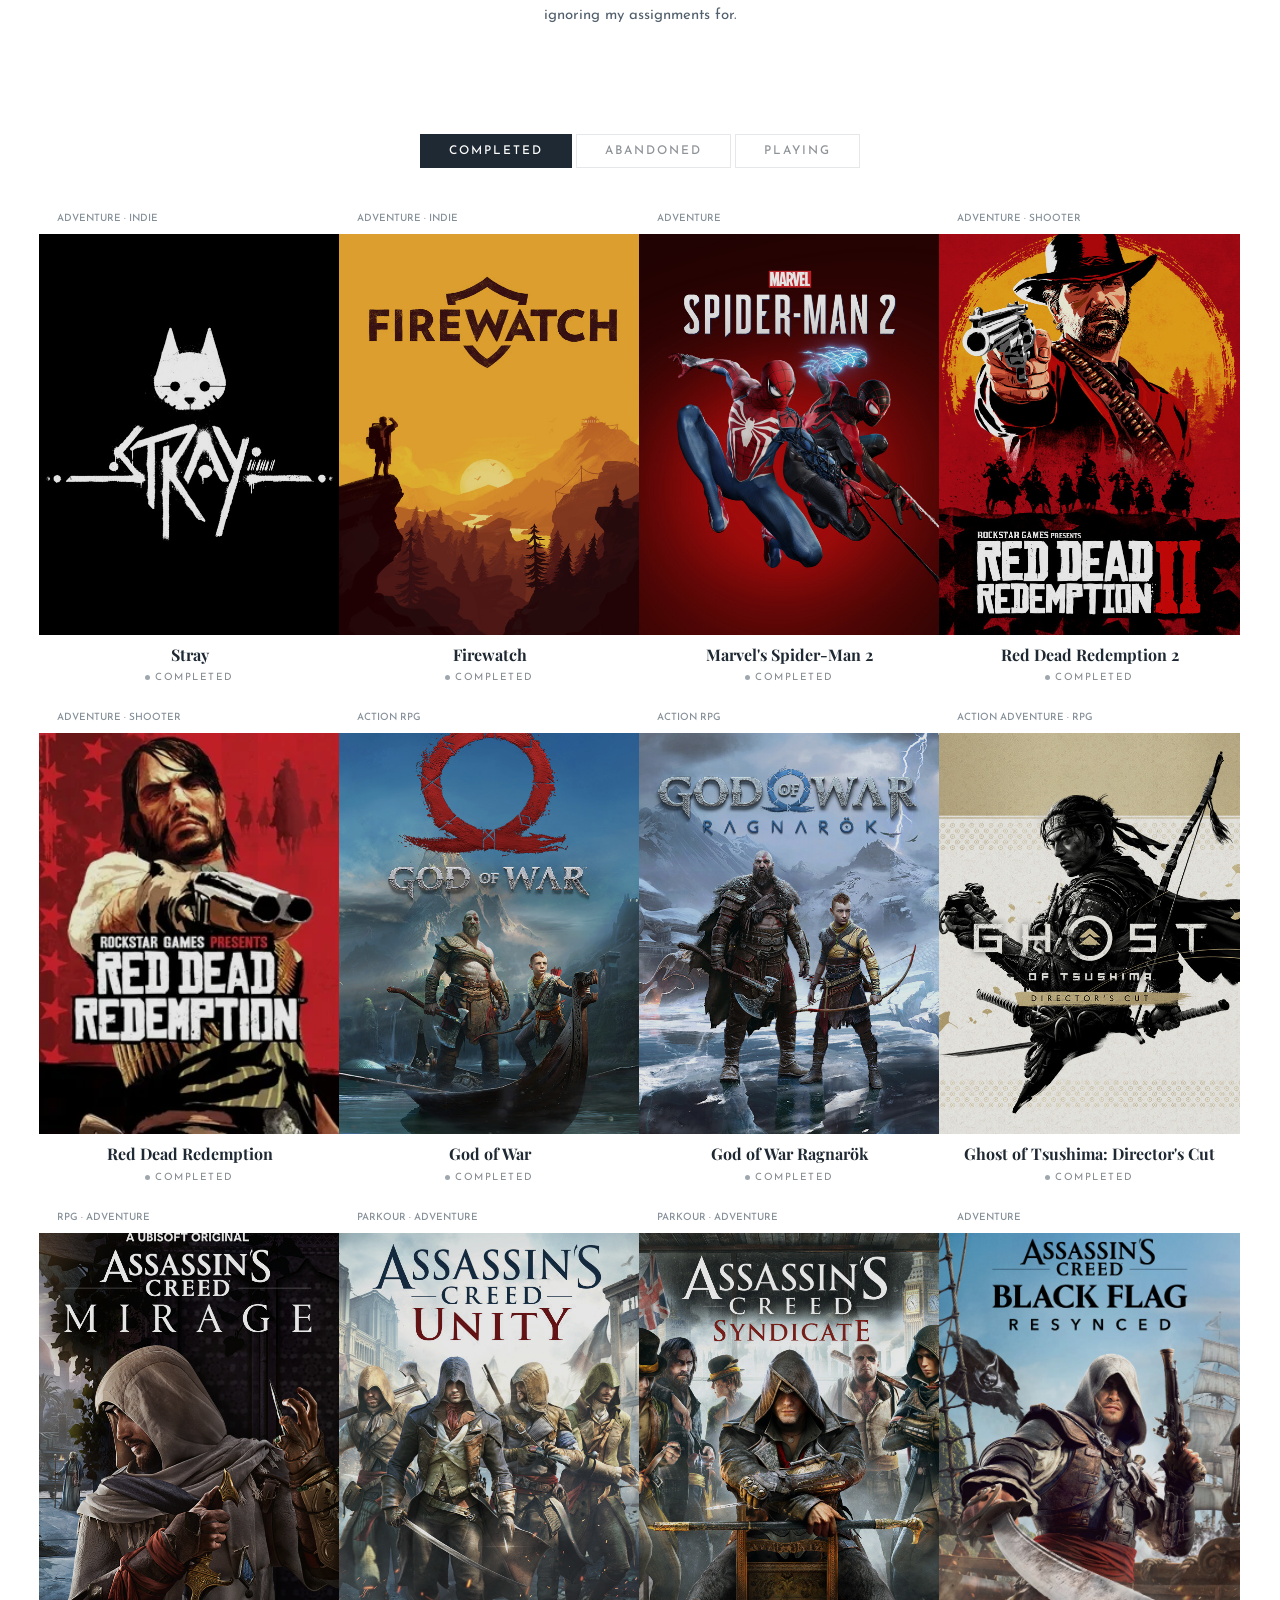
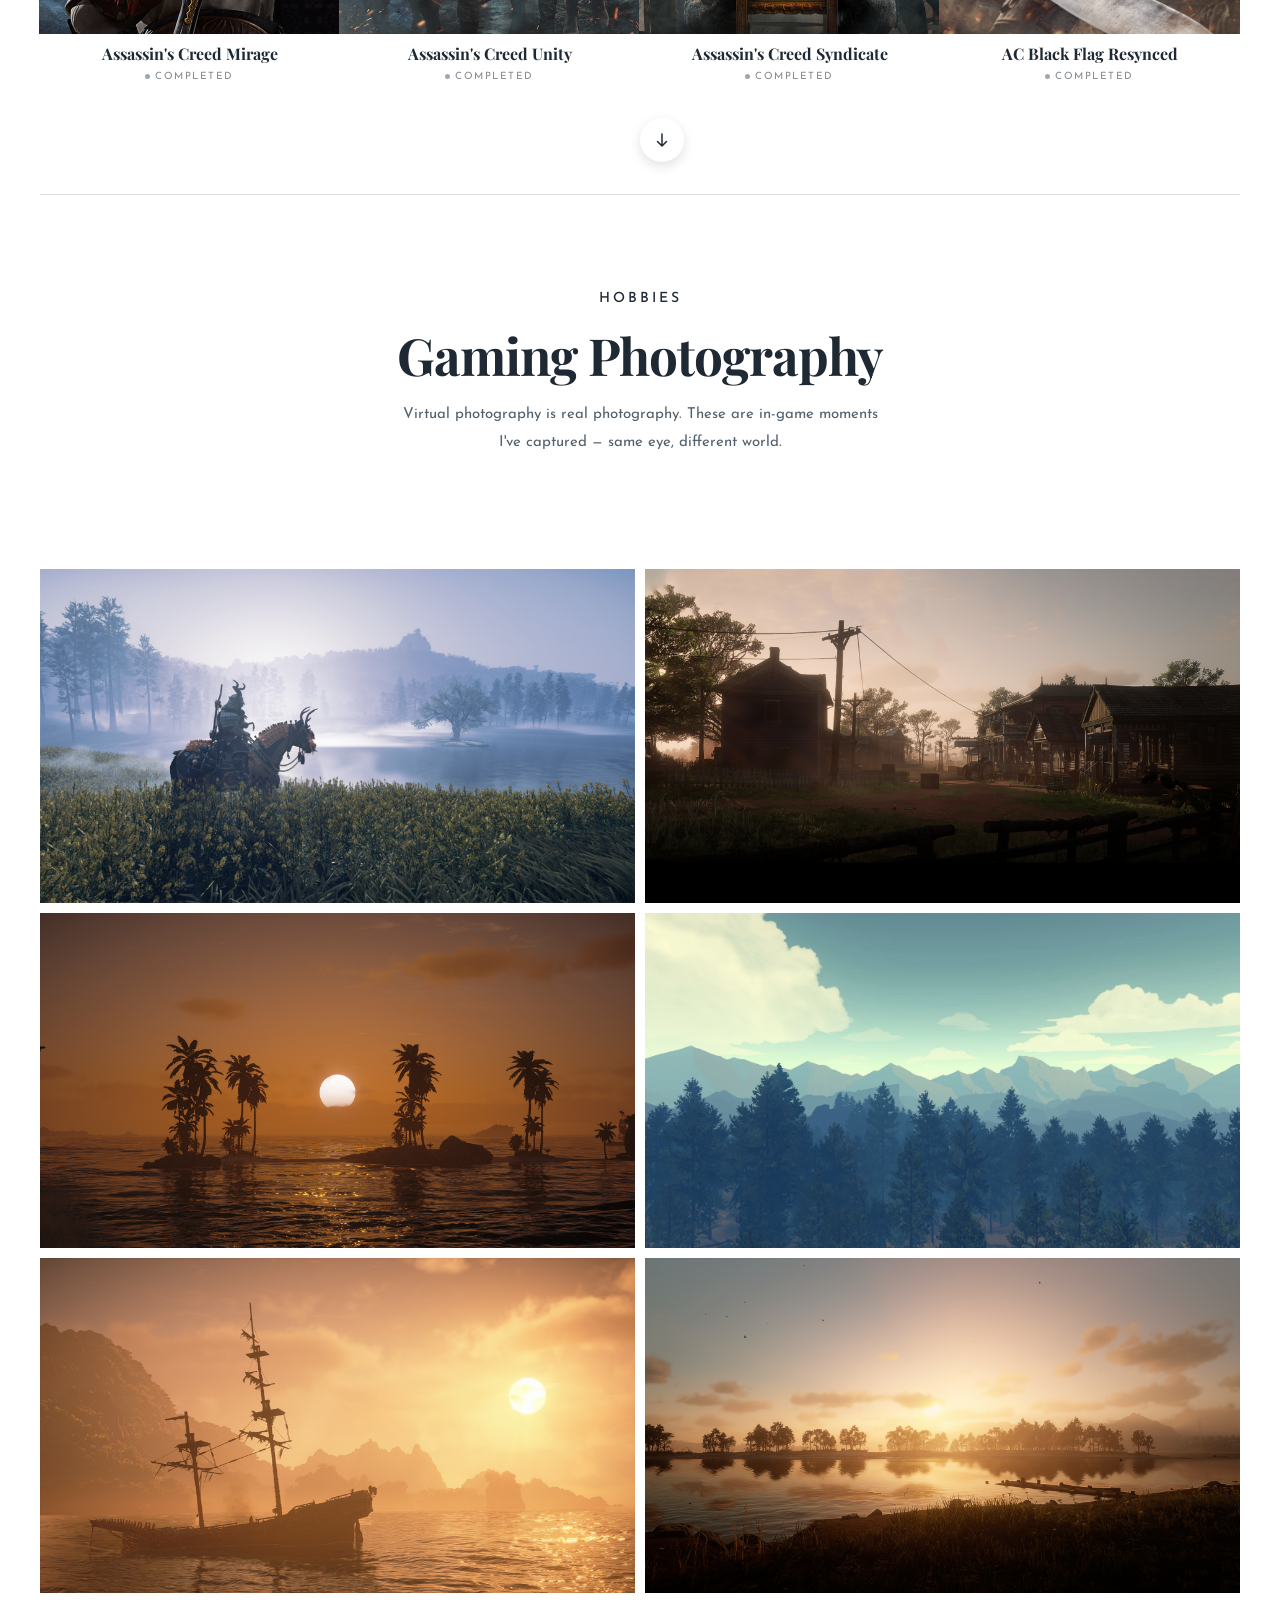
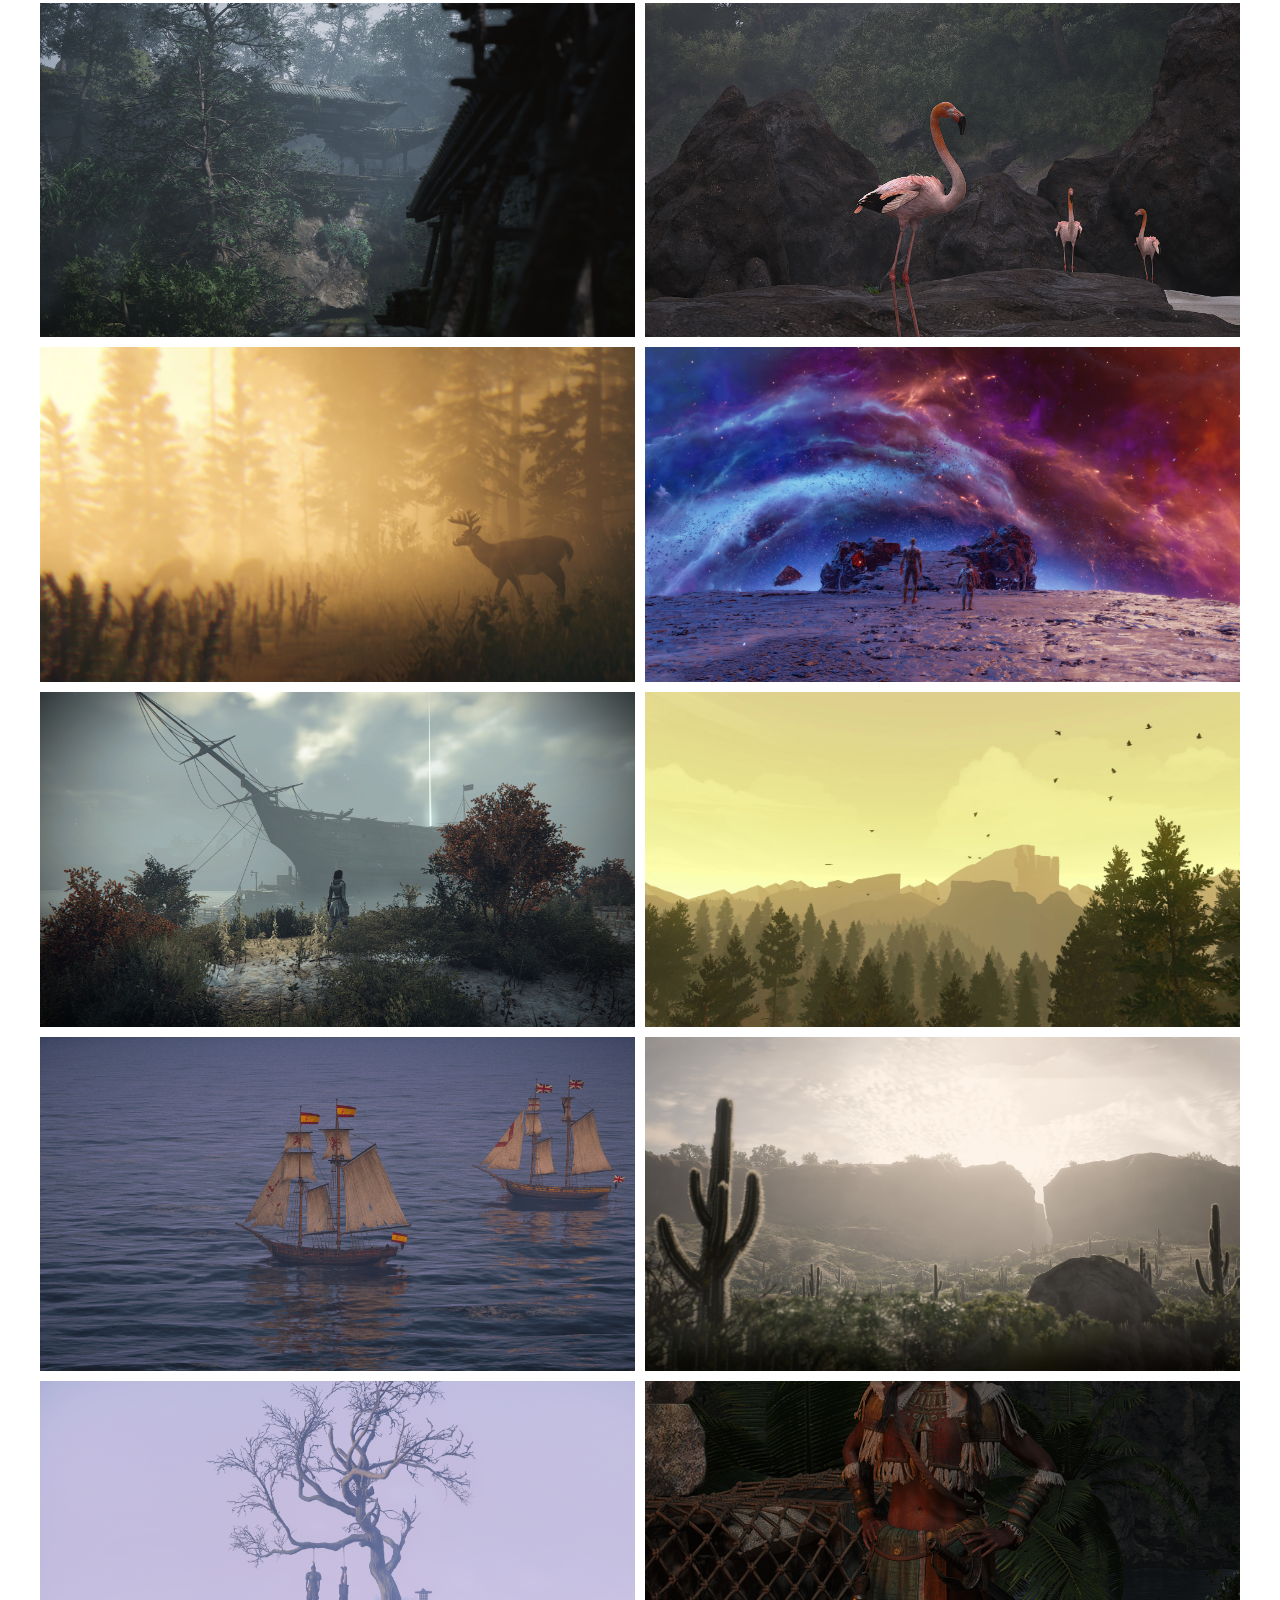
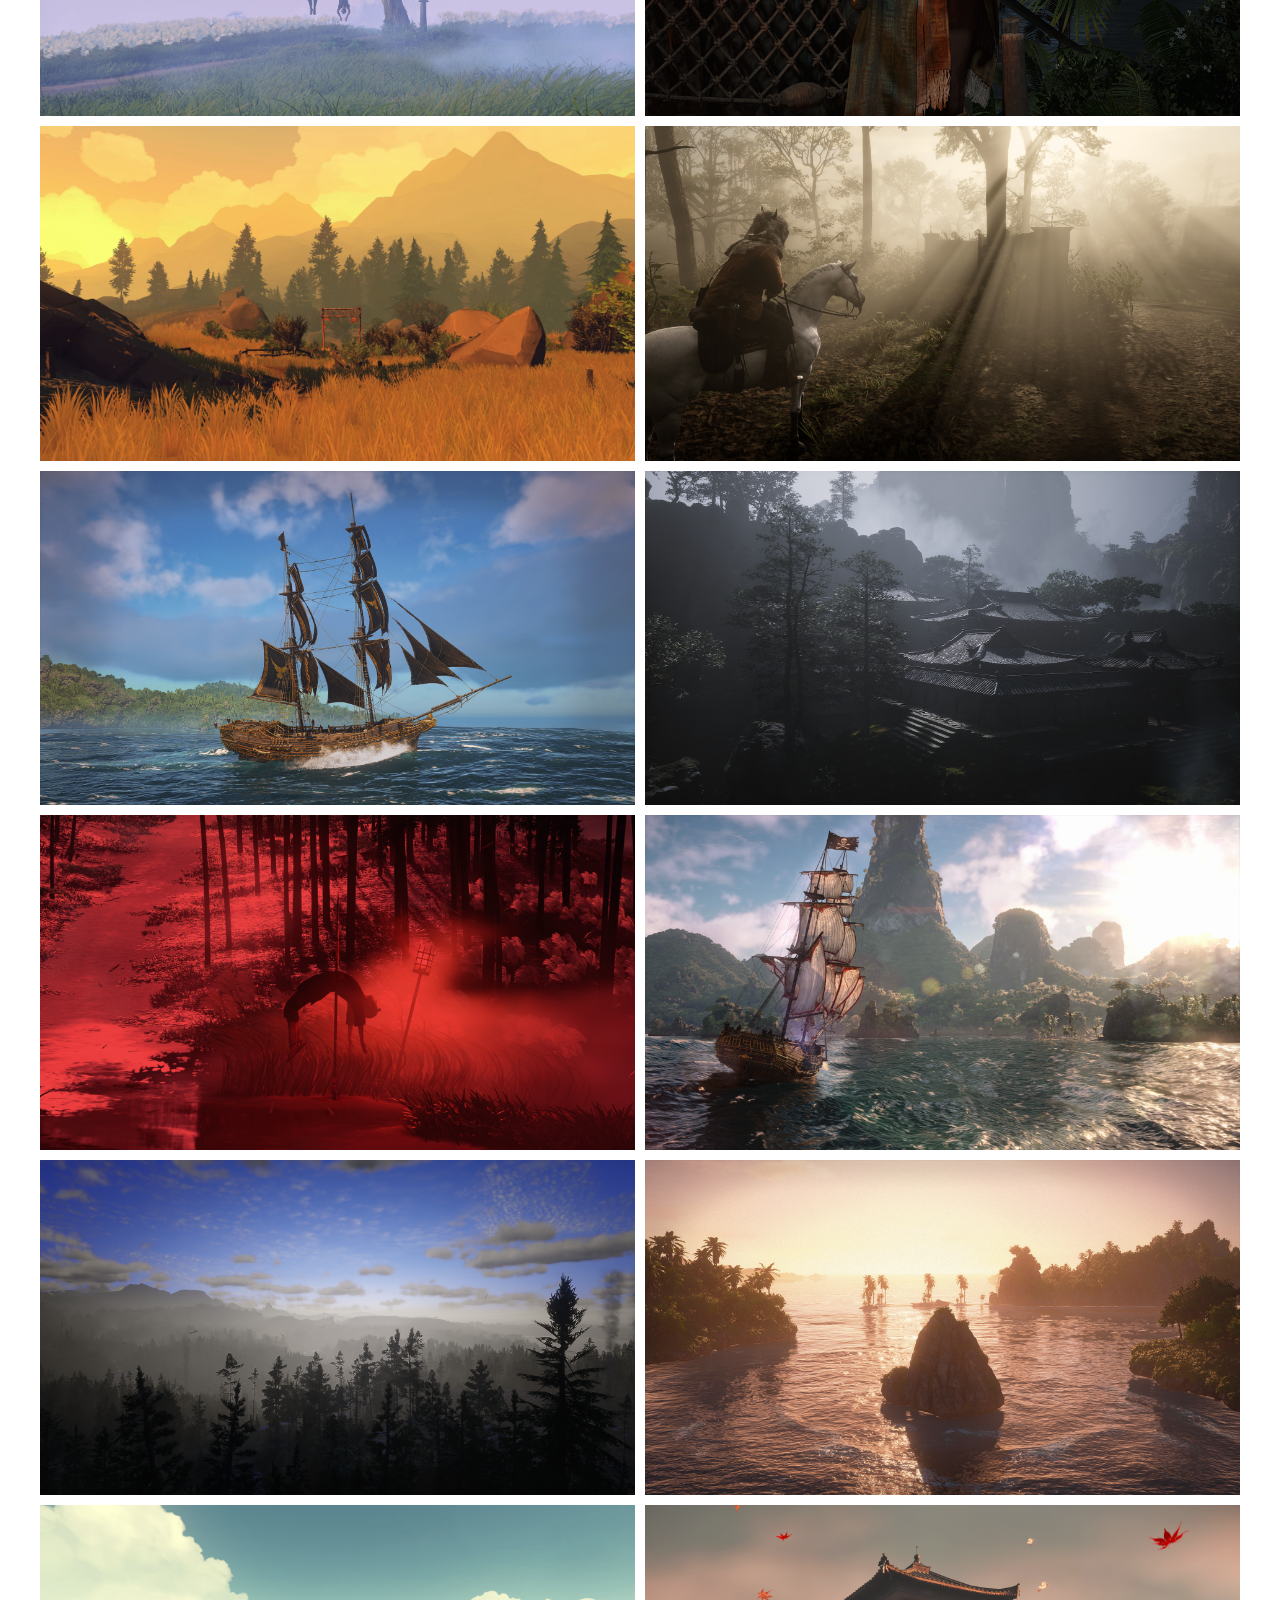
==== commit 9894a449: "filler cleaned up" ====
--- a/pages/about.html
+++ b/pages/about.html
@@ -430,11 +430,11 @@
                     A student, amateur photographer, wannabe web developer and UI/UX designer based
                     in Kathmandu, Nepal. I'm drawn to interfaces that feel considered — where every
                     detail has a reason. When I'm not studying or building things, I'm out shooting
-                    street photography or lost inside a game with exceptional art direction.
+                    street photography or lost inside a game.
                 </p>
                 <p style="font-size:13px; line-height:1.8; color:var(--color-muted); opacity:.75;">
                     Currently studying at Islington College &mdash; London Metropolitan University,
-                    focusing on Fullstack Development &amp; UI/UX Design.
+                    focusing on Front-end Development, System Design &amp; UI/UX Design.
                 </p>
                 <a href="contact.html" style="align-self:flex-start; padding:14px 32px; border:1px solid var(--color-accent); color:var(--color-text); text-decoration:none; font-size:12px; font-weight:500; letter-spacing:2px; text-transform:uppercase; transition:background .3s ease, color .3s ease;" class="ctaButton">
                     Get In Touch
@@ -465,7 +465,7 @@
                 </li>
                 <li class="factRow">
                     <span class="factLabel">Age</span>
-                    <span class="factValue">Update this</span>
+                    <span class="factValue">19</span>
                 </li>
                 <li class="factRow">
                     <span class="factLabel">Languages</span>
@@ -505,11 +505,11 @@
                 </li>
                 <li class="factRow">
                     <span class="factLabel">Year</span>
-                    <span class="factValue">Update this</span>
+                    <span class="factValue">2<super>nd</super> Year (Level 5)</span>
                 </li>
                 <li class="factRow">
                     <span class="factLabel">Focus</span>
-                    <span class="factValue">Fullstack Development &amp; UI/UX Design</span>
+                    <span class="factValue">Front-end Development, System Design &amp; UI/UX Design</span>
                 </li>
                 <li class="factRow" style="border-bottom:none;">
                     <span class="factLabel">Currently exploring</span>
@@ -533,19 +533,19 @@
             <ul style="list-style:none;">
                 <li class="factRow">
                     <span class="factLabel">Role</span>
-                    <span class="factValue">Add your role here</span>
+                    <span class="factValue">None</span>
                 </li>
                 <li class="factRow">
                     <span class="factLabel">Company</span>
-                    <span class="factValue">Add company name</span>
+                    <span class="factValue">N/A</span>
                 </li>
                 <li class="factRow">
                     <span class="factLabel">Period</span>
-                    <span class="factValue">Month Year &ndash; Present</span>
+                    <span class="factValue">N/A</span>
                 </li>
                 <li class="factRow" style="border-bottom:none;">
                     <span class="factLabel">What I did</span>
-                    <span class="factValue">A short line on your responsibilities or what you built.</span>
+                    <span class="factValue">Nothing</span>
                 </li>
             </ul>
         </div>
@@ -562,7 +562,7 @@
             <h2 class="serifHeading" style="font-size:clamp(30px, 4vw, 52px);">Photography</h2>
             <p style="max-width:480px; margin:16px auto 0; font-size:15px; line-height:1.85; color:var(--color-muted);">
                 I shoot mostly street and everyday life around Kathmandu — the kind of
-                moments that disappear before you've decided to care about them.
+                moments that disappear before you've decided to care about them, But I especially love capturing people and their expressions.
             </p>
         </div>
 
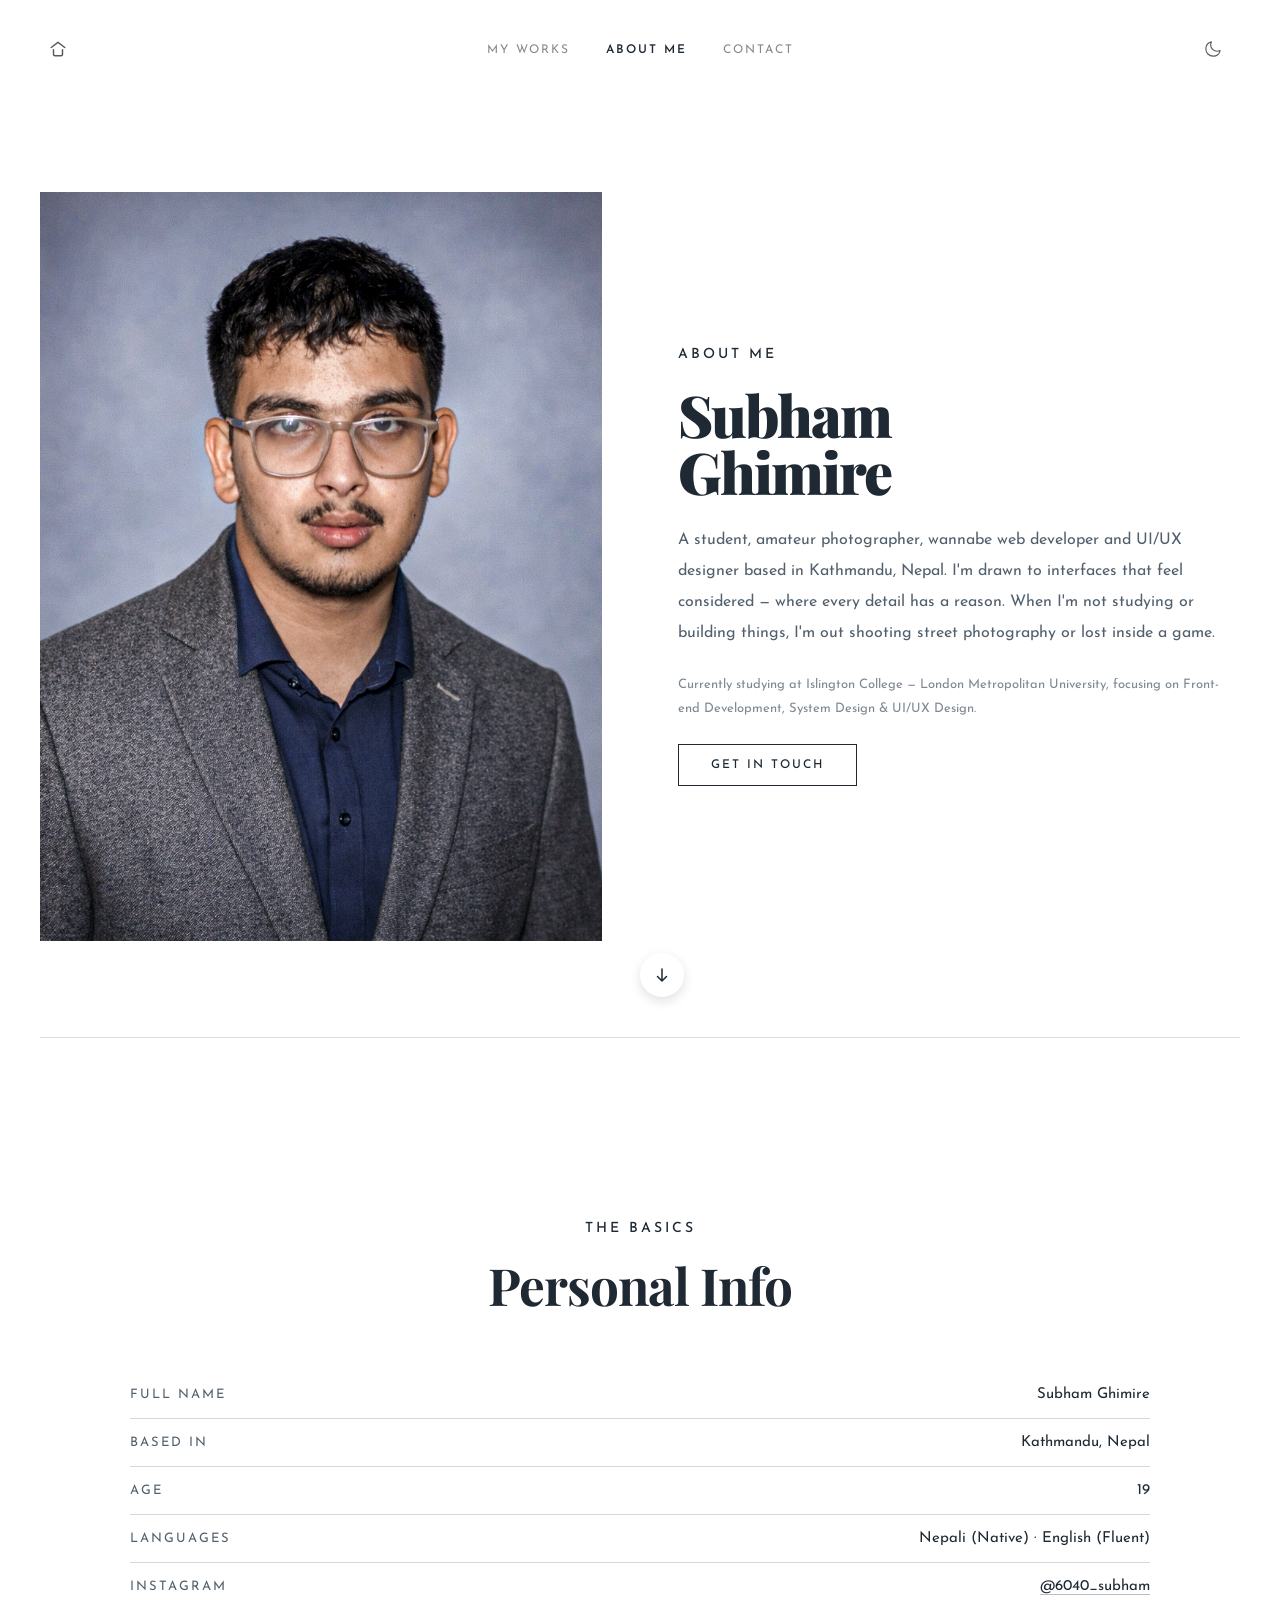
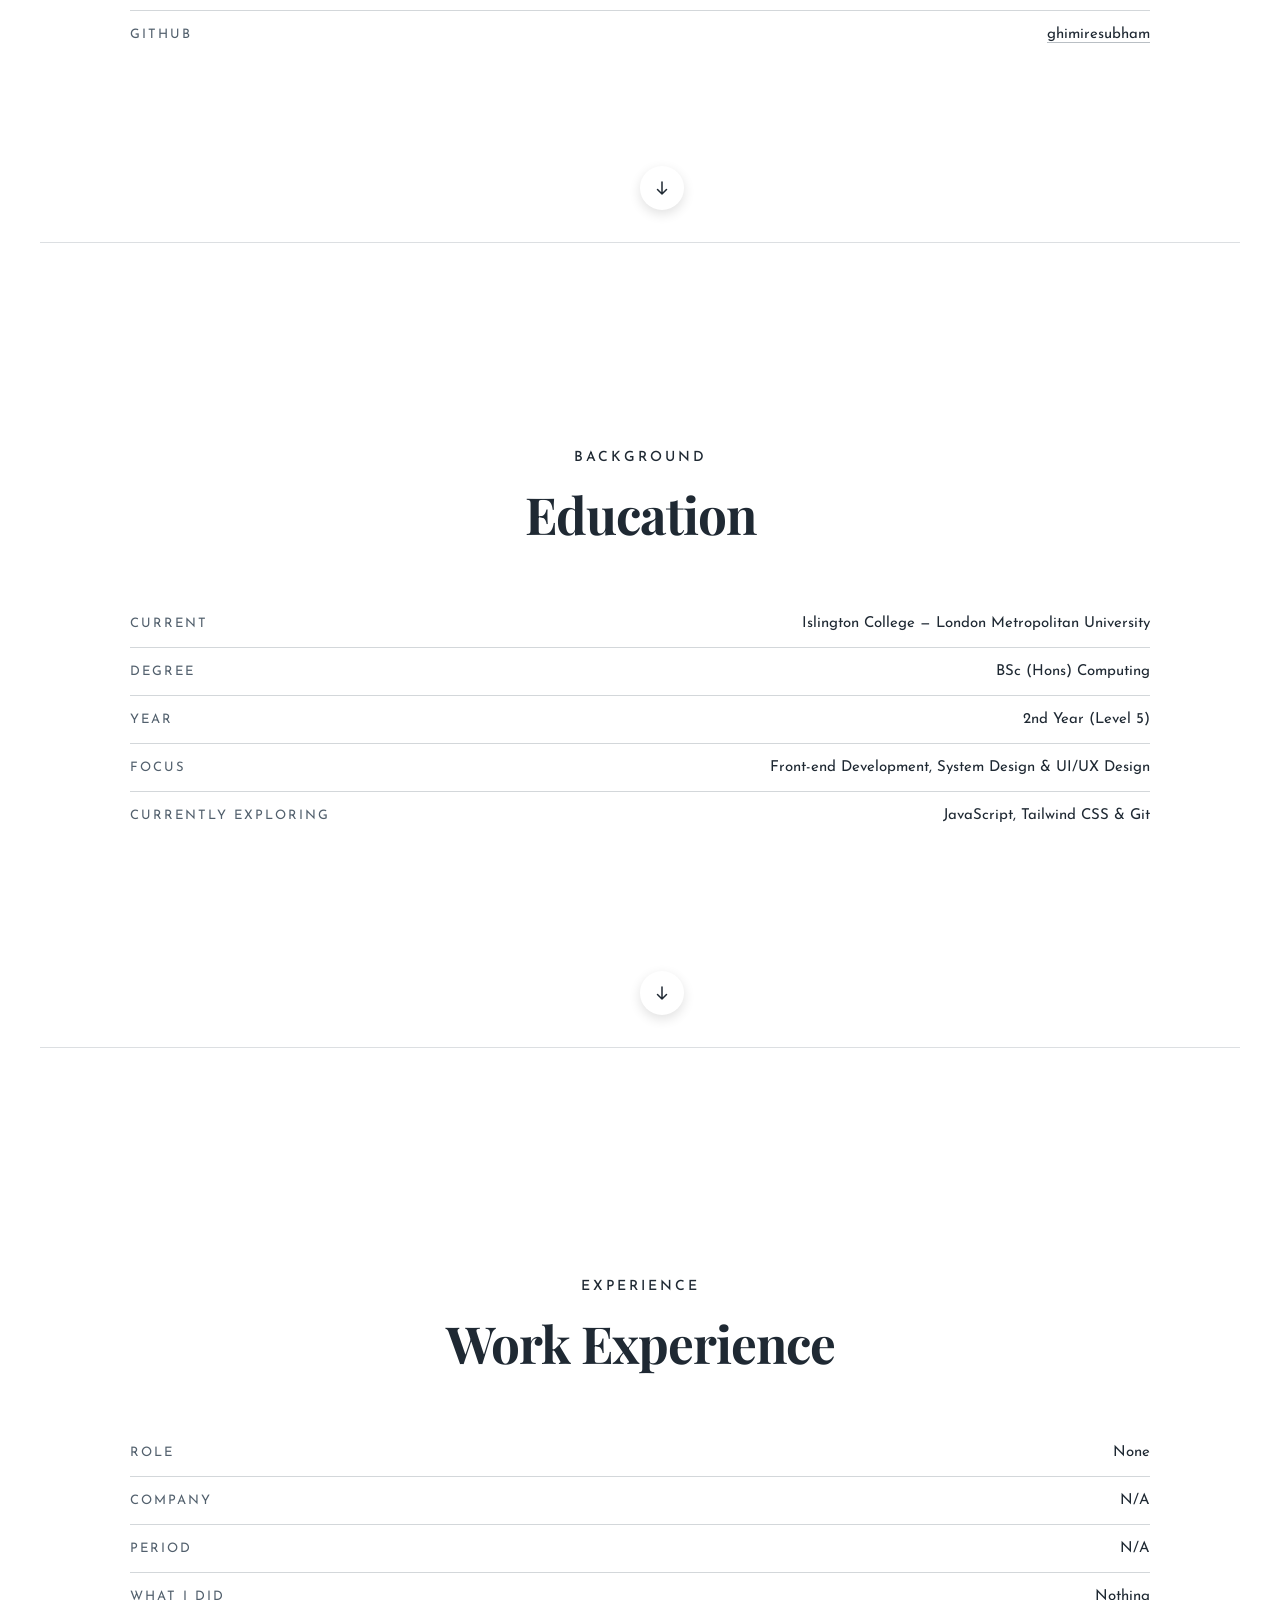
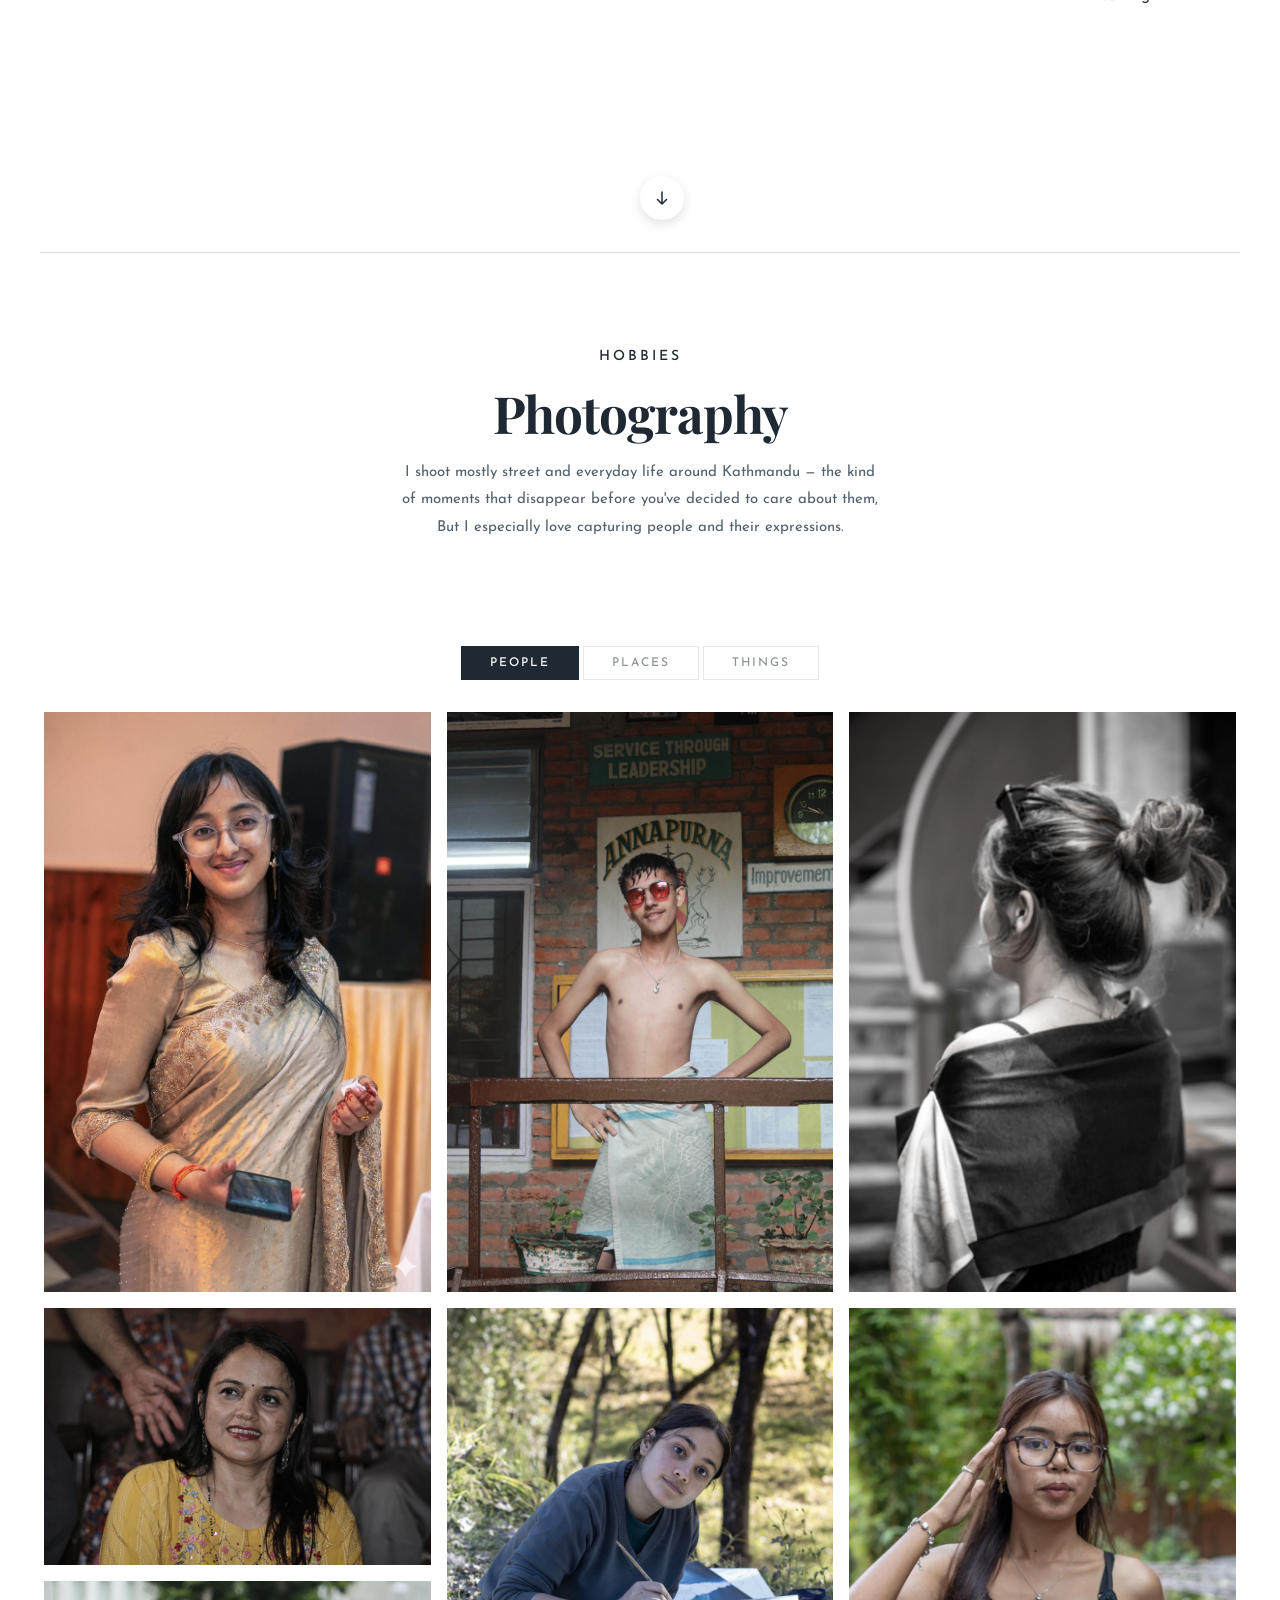
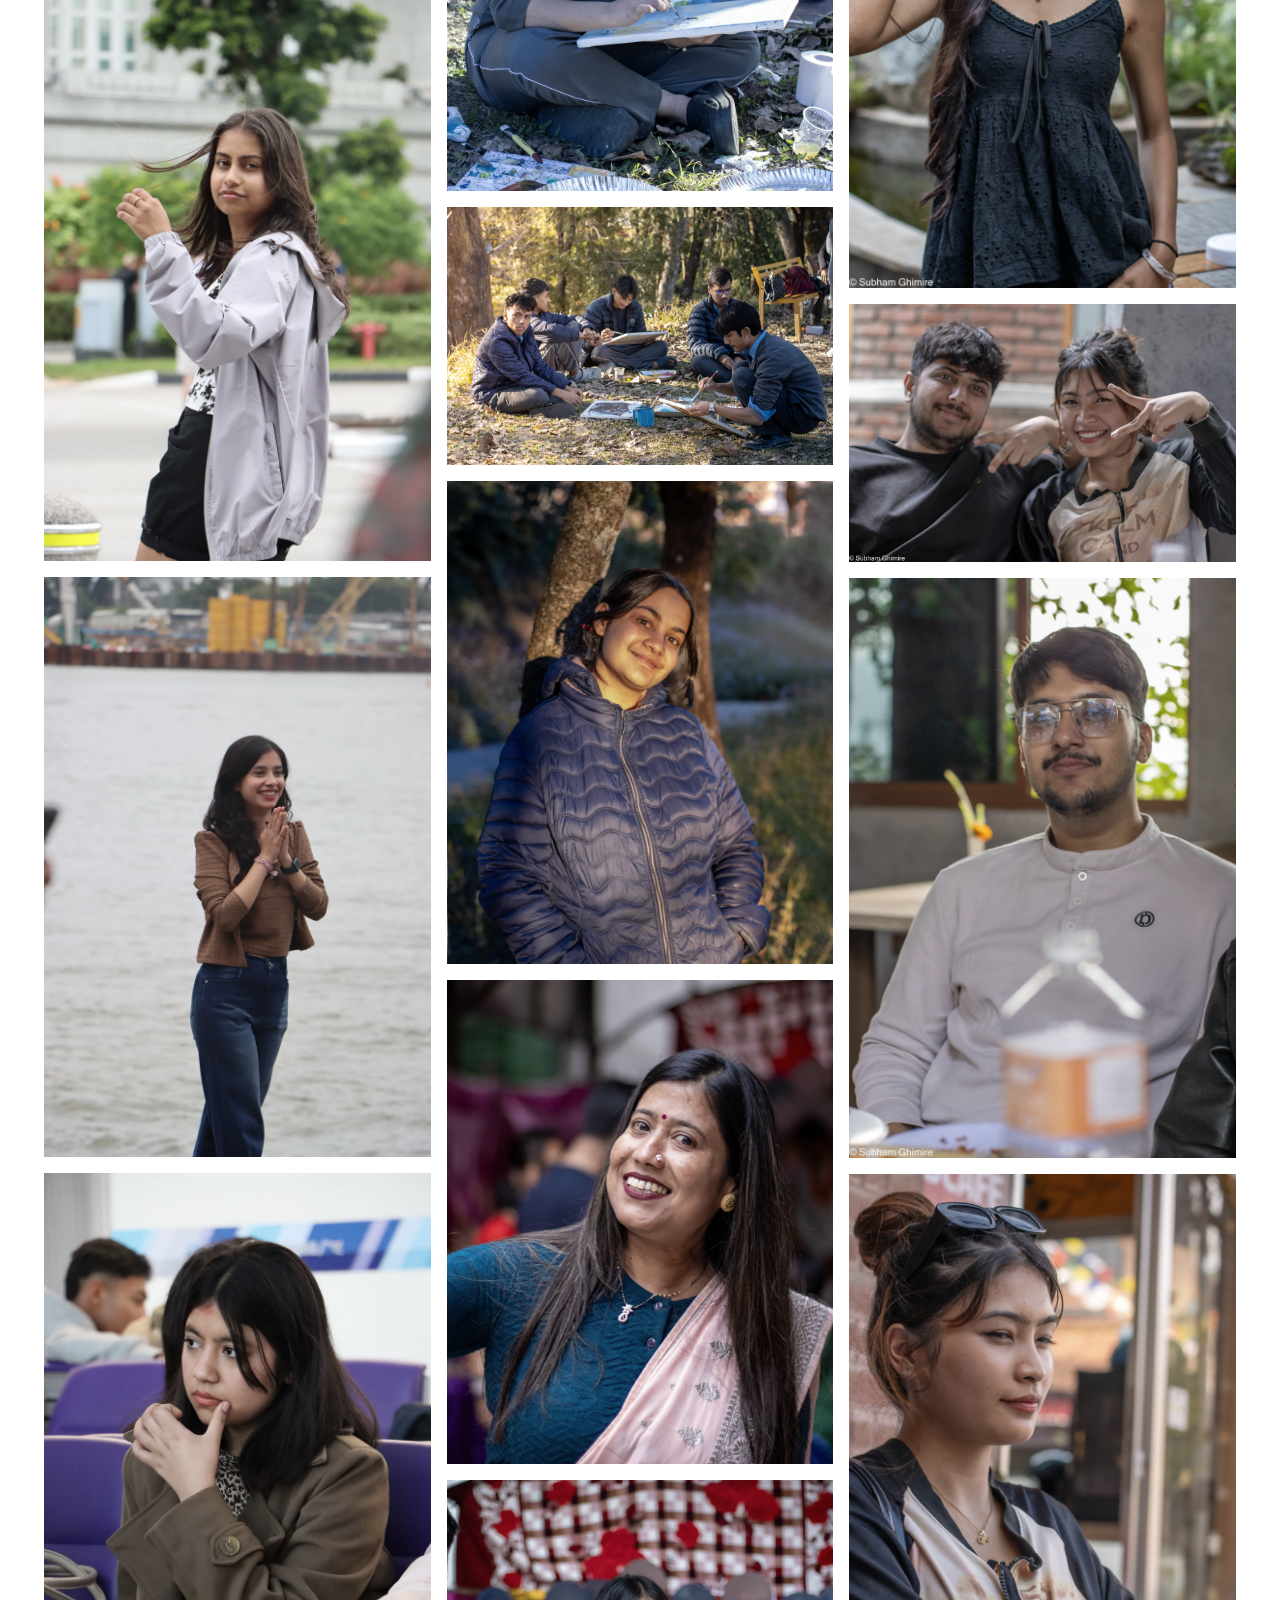
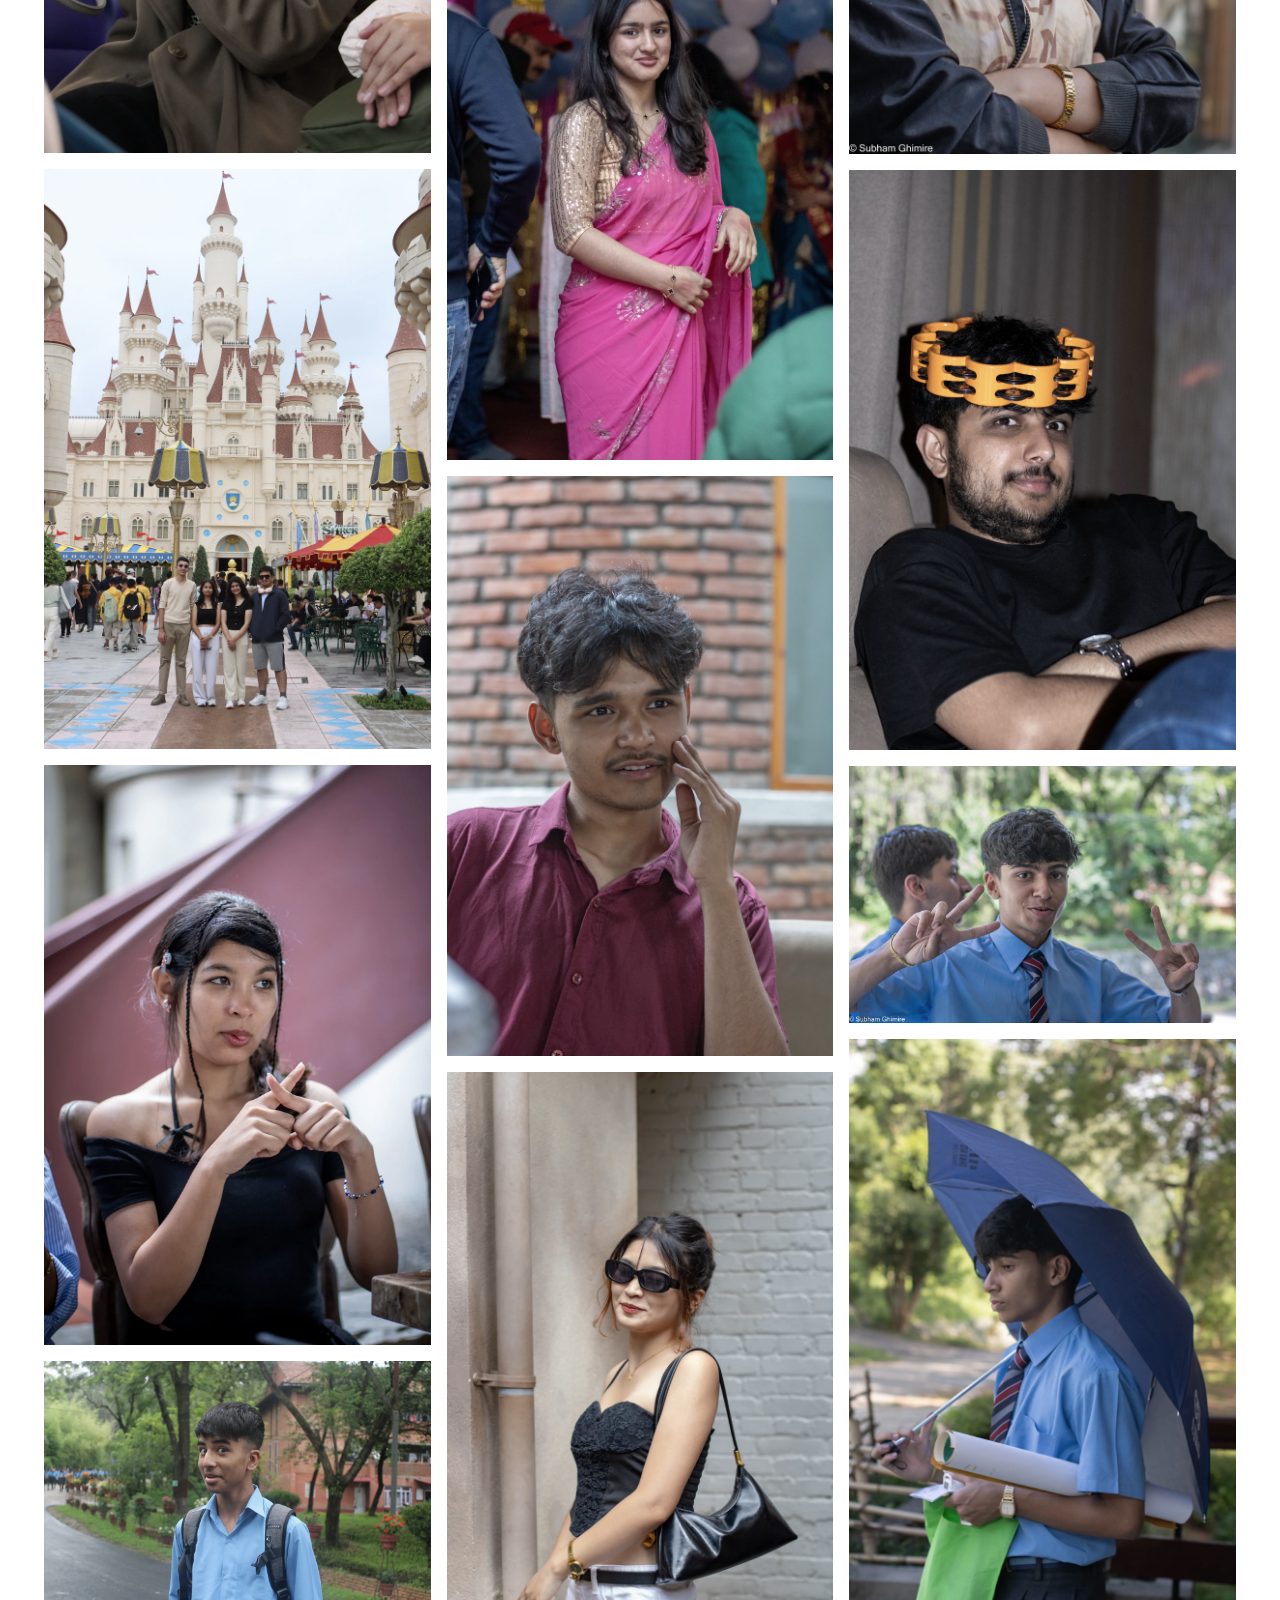
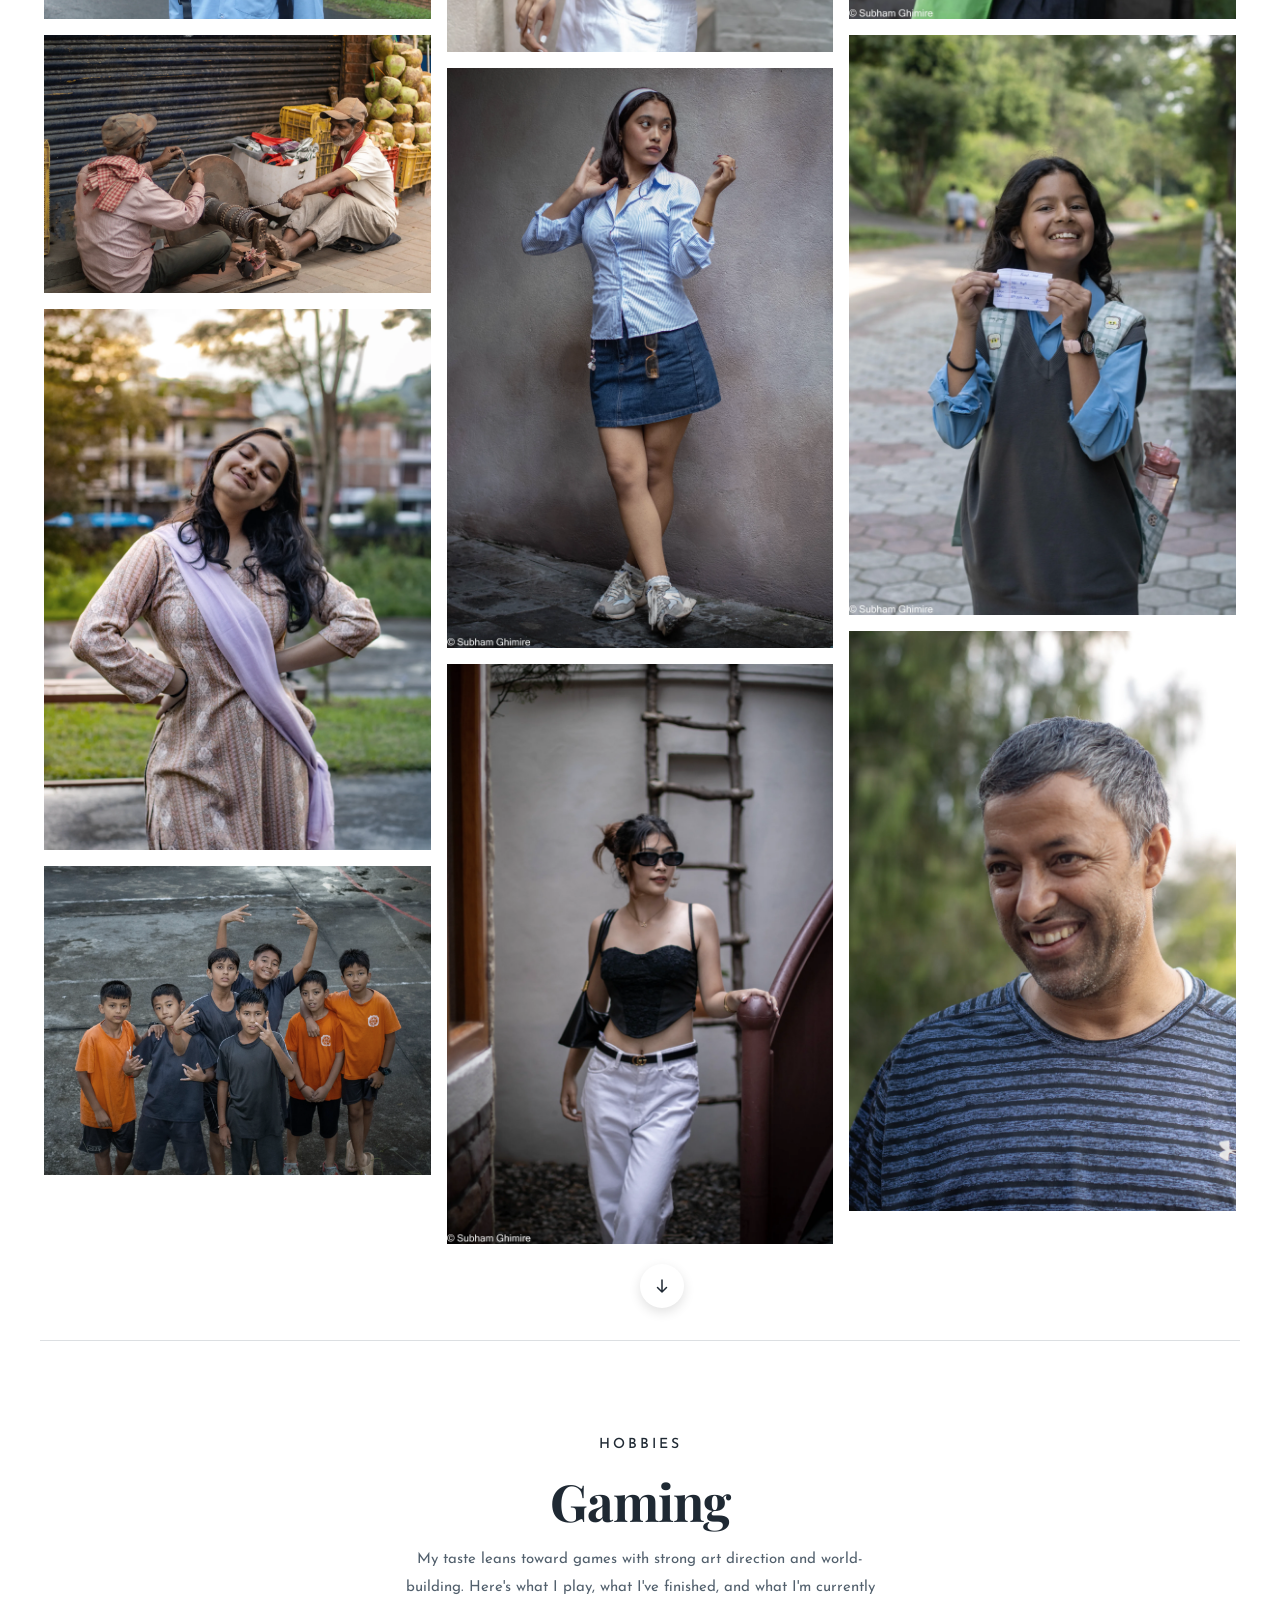
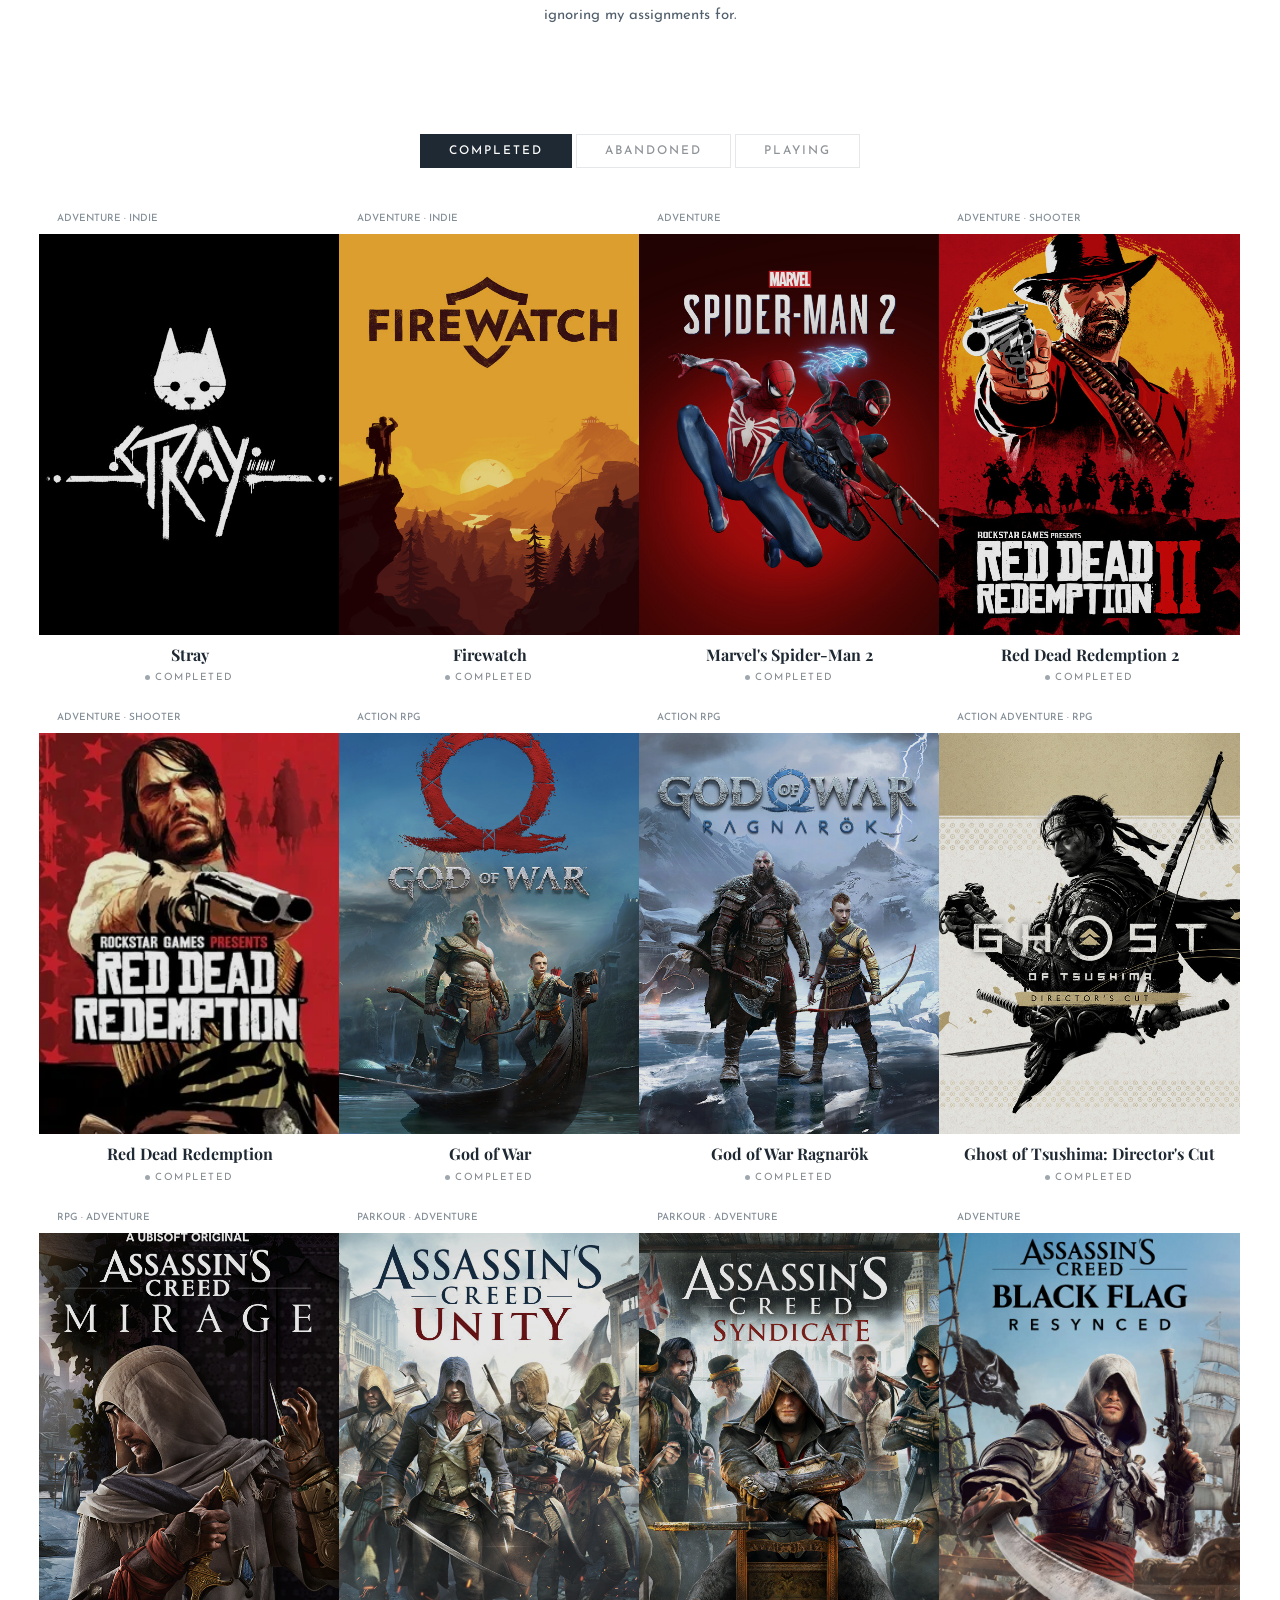
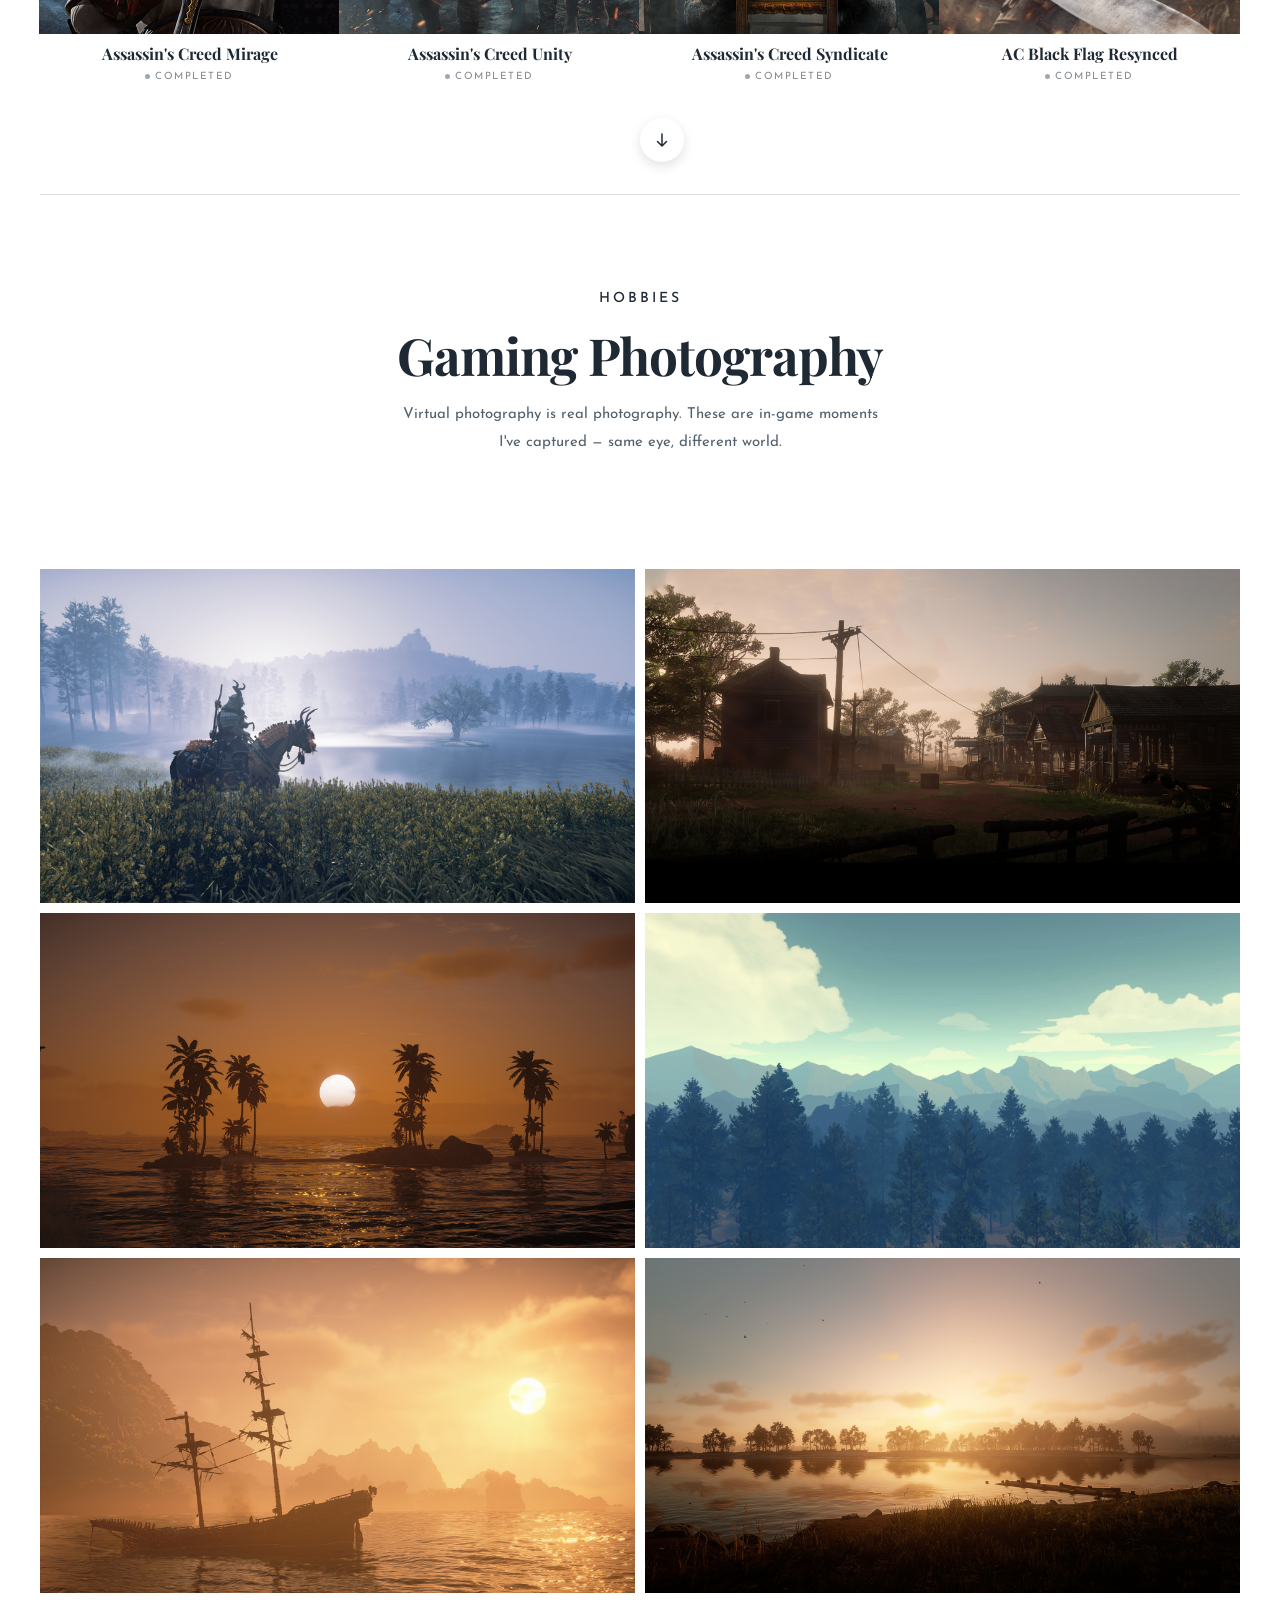
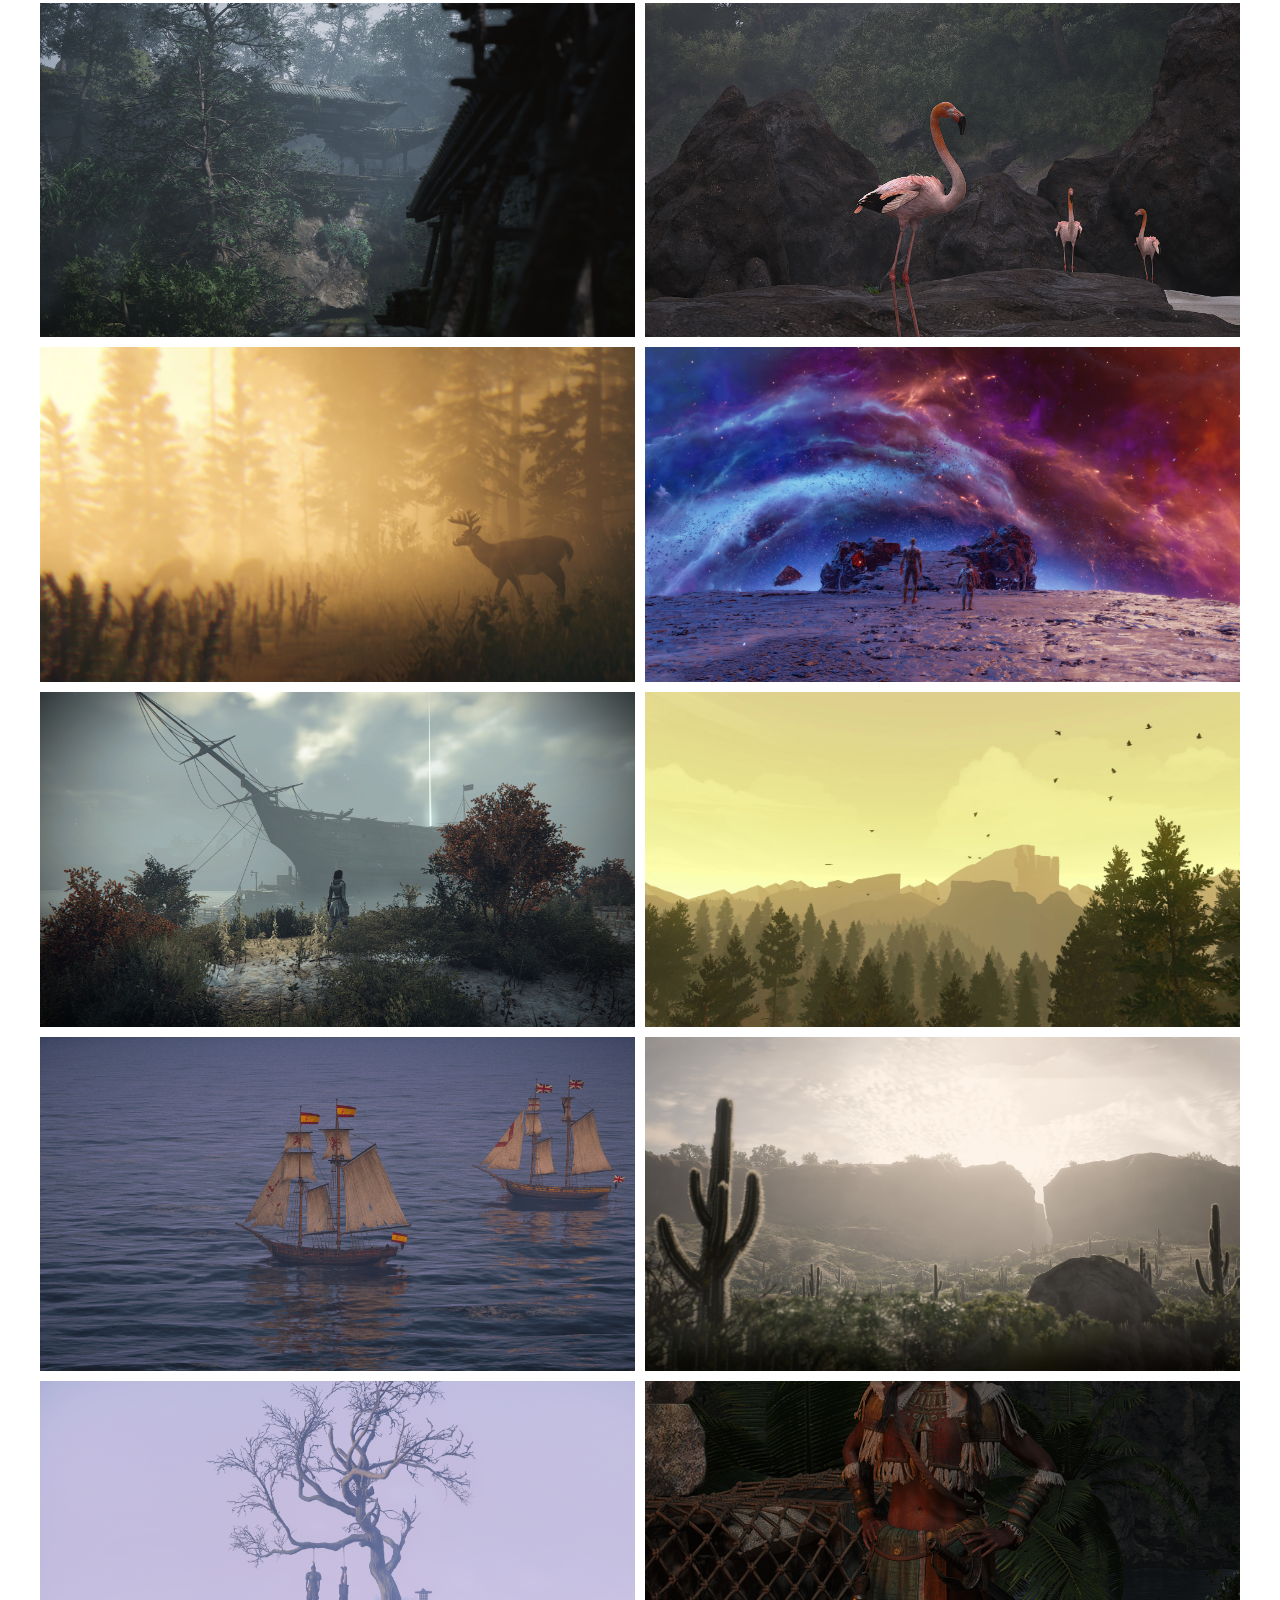
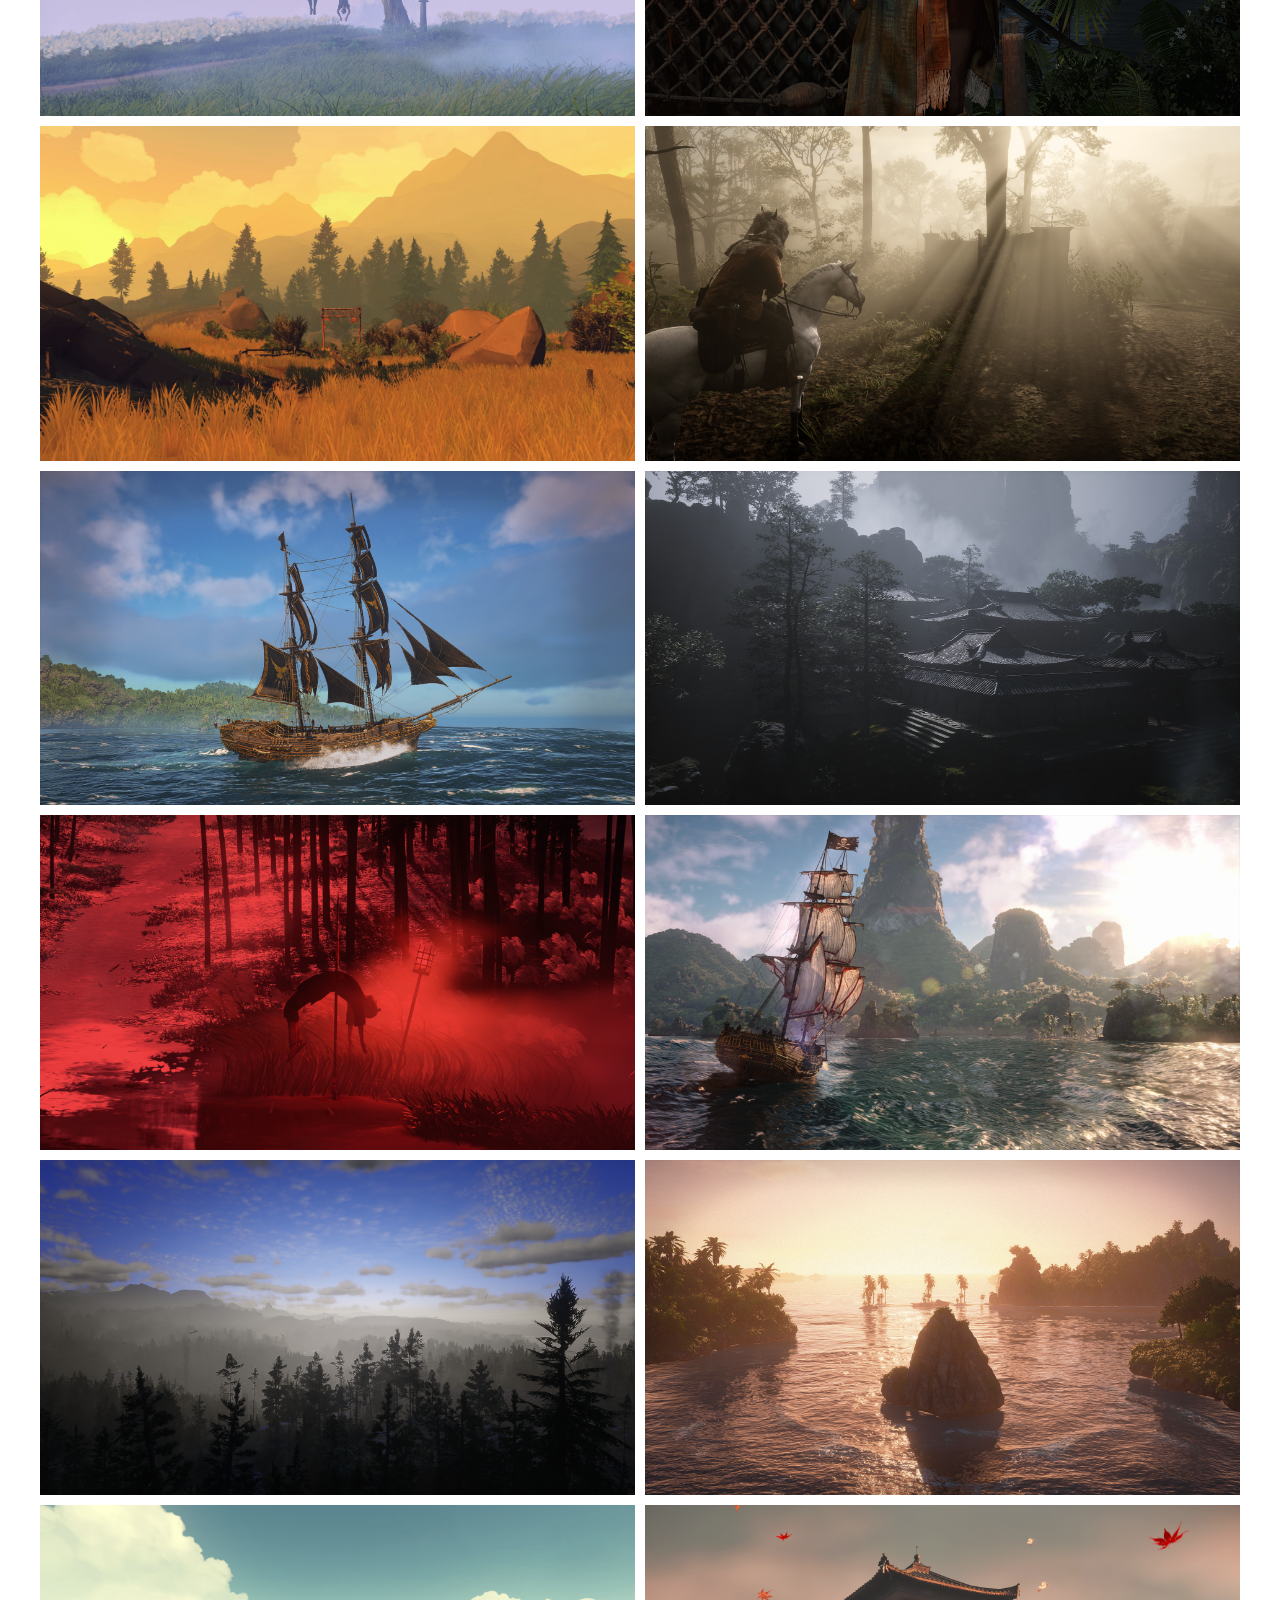
==== commit 9f356fda: "navlinks fixed" ====
--- a/pages/about.html
+++ b/pages/about.html
@@ -403,8 +403,7 @@
             <img src="../assets/home.svg" alt="Home" width="18" height="18">
         </a>
         <ul class="navLinks">
-            <li><a href="../index.html#about">Overview</a></li>
-            <li><a href="../index.html#work">My Works</a></li>
+            <li><a href="works.html">My Works</a></li>
             <li><a href="about.html" class="active">About Me</a></li>
             <li><a href="contact.html">Contact</a></li>
         </ul>
@@ -874,7 +873,7 @@
                 Now let's talk about what I build.
             </h2>
         </div>
-        <a href="../index.html#work" class="ctaButton" style="display:inline-block; padding:18px 40px; text-decoration:none; font-size:13px; font-weight:500; letter-spacing:2px; text-transform:uppercase;">
+        <a href="works.html" class="ctaButton" style="display:inline-block; padding:18px 40px; text-decoration:none; font-size:13px; font-weight:500; letter-spacing:2px; text-transform:uppercase;">
             See My Work &rarr;
         </a>
     </section>
--- a/css/style.css
+++ b/css/style.css
@@ -492,33 +492,25 @@
     }
 }
 
+/* Light mode: hovering a project card only tints the page background; header stays as-is (white/translucent) */
 body.theme-daraz {
     --color-bg: #F1F1F2;
-    --color-text: #1F2933;
-    --color-muted: #52606D;
-    --color-accent: #fff;
-}
-
-body.theme-daraz header {
-    background-color: #F08033;
-    backdrop-filter: none;
-    -webkit-backdrop-filter: none;
-    border-color: transparent;
-    transition: background-color 0.4s ease;
 }
 
 body.theme-ecomart {
     --color-bg: #eef6f1;
-    --color-surface: #A4D039;
-    --color-accent: #2F6F3E;
-}
-
-body.theme-ecomart header {
-    background-color: #FAFAF8;
-    backdrop-filter: none;
-    -webkit-backdrop-filter: none;
-    border-color: transparent;
-    transition: background-color 0.4s ease;
+}
+
+body.theme-rdr2 {
+    --color-bg: #FBEAEA;
+}
+
+body.theme-dialga {
+    --color-bg: #FAF6EC;
+}
+
+body.theme-portfolio {
+    --color-bg: #EDF0F7;
 }
 
 body.dark-mode{
@@ -543,6 +535,8 @@
 }
 
 body.dark-mode .scrollDown:hover{
+    background:var(--color-accent);
+    color:var(--color-bg);
     box-shadow:0 4px 12px rgba(255, 255, 255, 0.18);
 }
 
@@ -551,27 +545,40 @@
     color:#1F2933;
 }
 
-body.dark-mode.theme-daraz{
-    --color-bg:#1F2933;
-    --color-text:#fff;
-    --color-muted:#fff;
-    --color-accent:#fff;
-}
-
+/* Dark mode: hovering a project card only tints the header; body background stays the standard dark bg */
 body.dark-mode.theme-daraz header{
     background-color:#F08033;
-}
-
-body.dark-mode.theme-ecomart{
-    --color-bg:#1F2933;
-    --color-surface:#A4D039;
-    --color-text:#fff;
-    --color-muted:#fff;
-    --color-accent:#fff;
+    backdrop-filter:none;
+    -webkit-backdrop-filter:none;
+    border-color:transparent;
 }
 
 body.dark-mode.theme-ecomart header{
     background-color:#2F6F3E;
+    backdrop-filter:none;
+    -webkit-backdrop-filter:none;
+    border-color:transparent;
+}
+
+body.dark-mode.theme-rdr2 header{
+    background-color:#8B1E1E;
+    backdrop-filter:none;
+    -webkit-backdrop-filter:none;
+    border-color:transparent;
+}
+
+body.dark-mode.theme-dialga header{
+    background-color:#A67C27;
+    backdrop-filter:none;
+    -webkit-backdrop-filter:none;
+    border-color:transparent;
+}
+
+body.dark-mode.theme-portfolio header{
+    background-color:#2F3E6F;
+    backdrop-filter:none;
+    -webkit-backdrop-filter:none;
+    border-color:transparent;
 }
 
 @media (max-width: 768px) {
